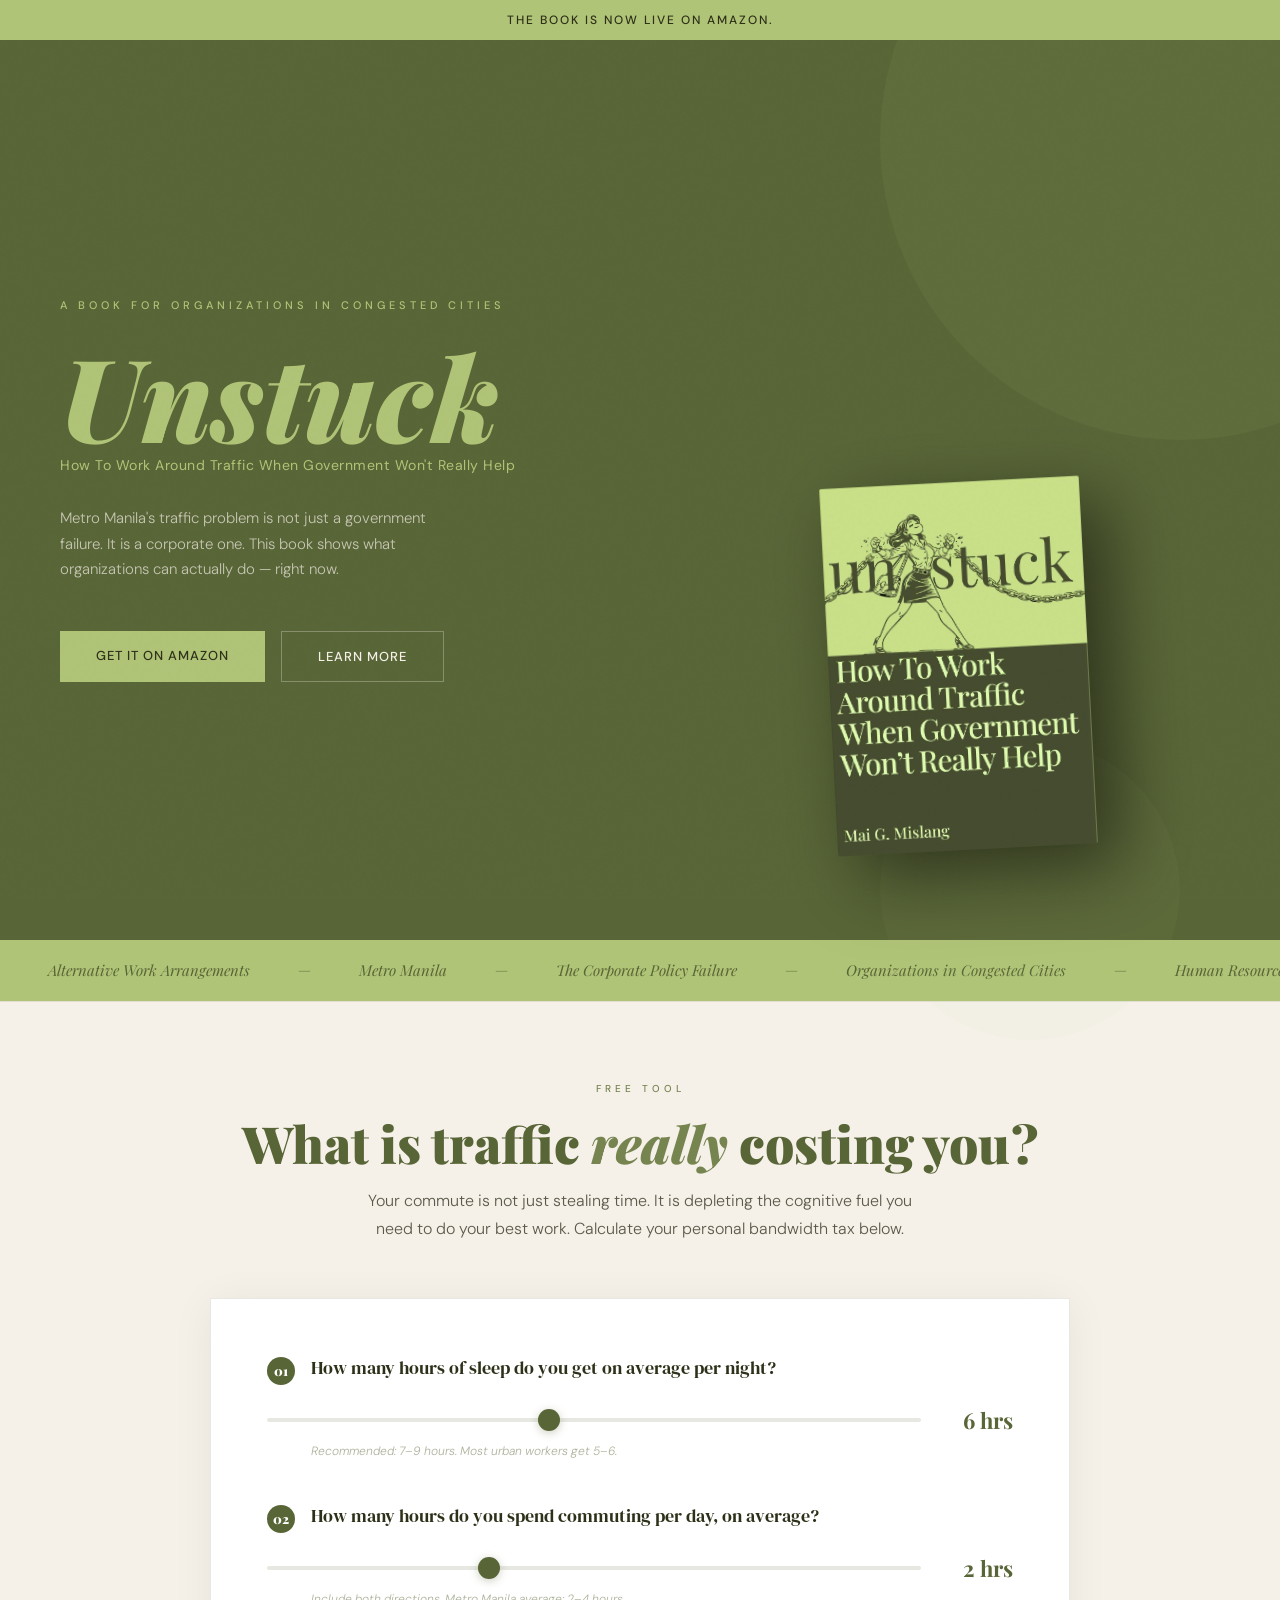
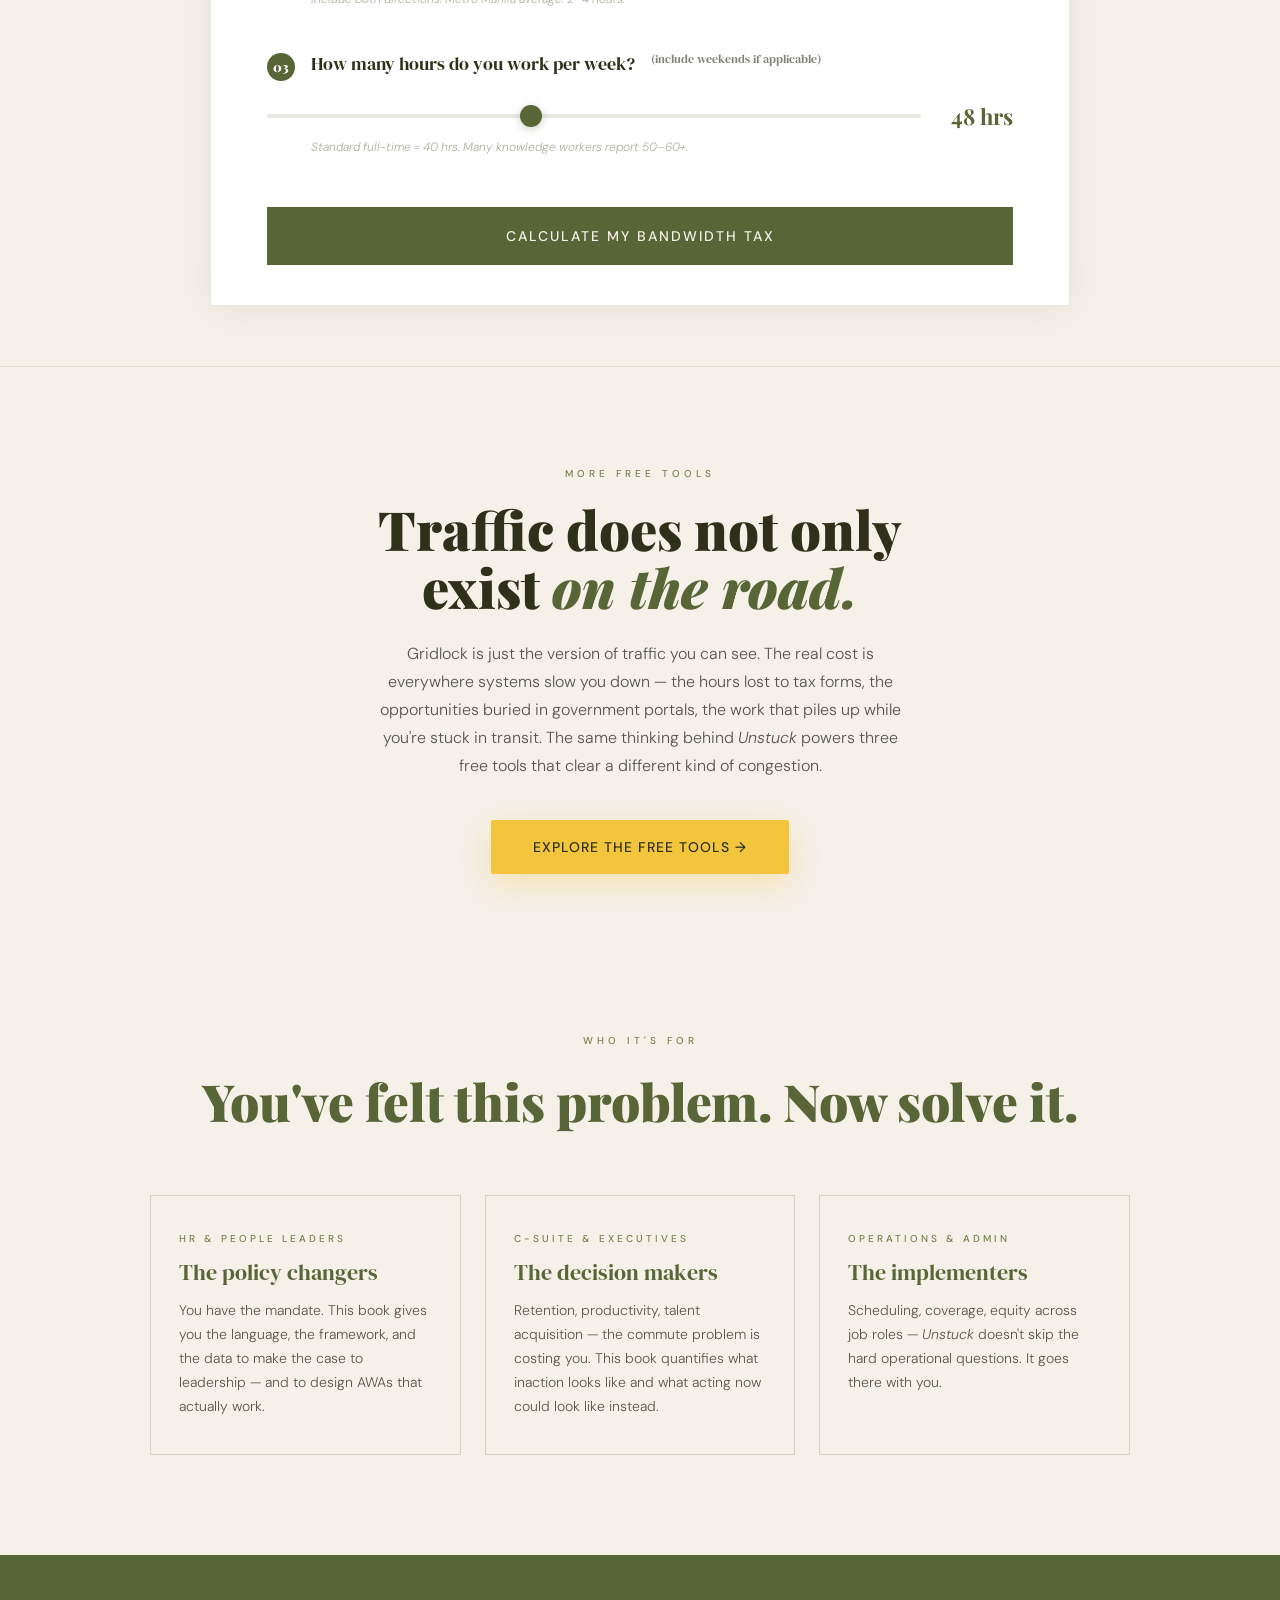
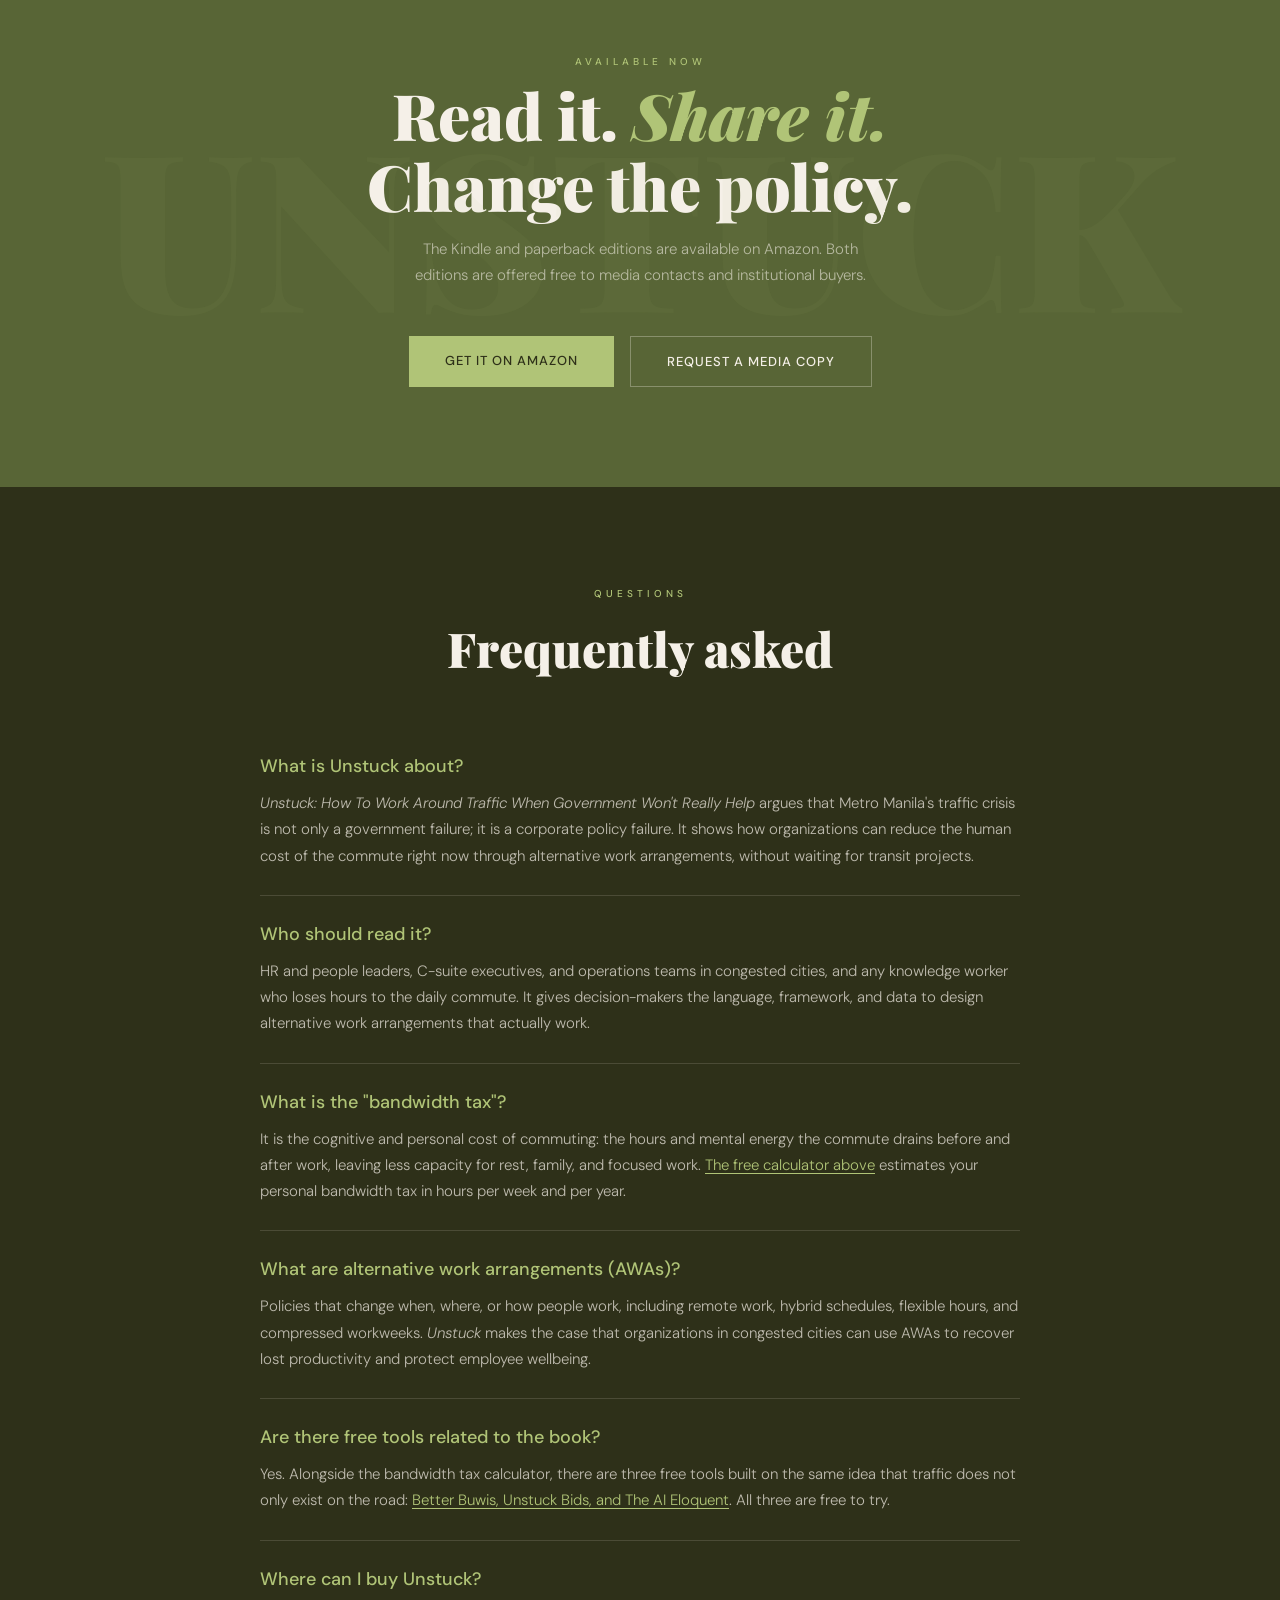
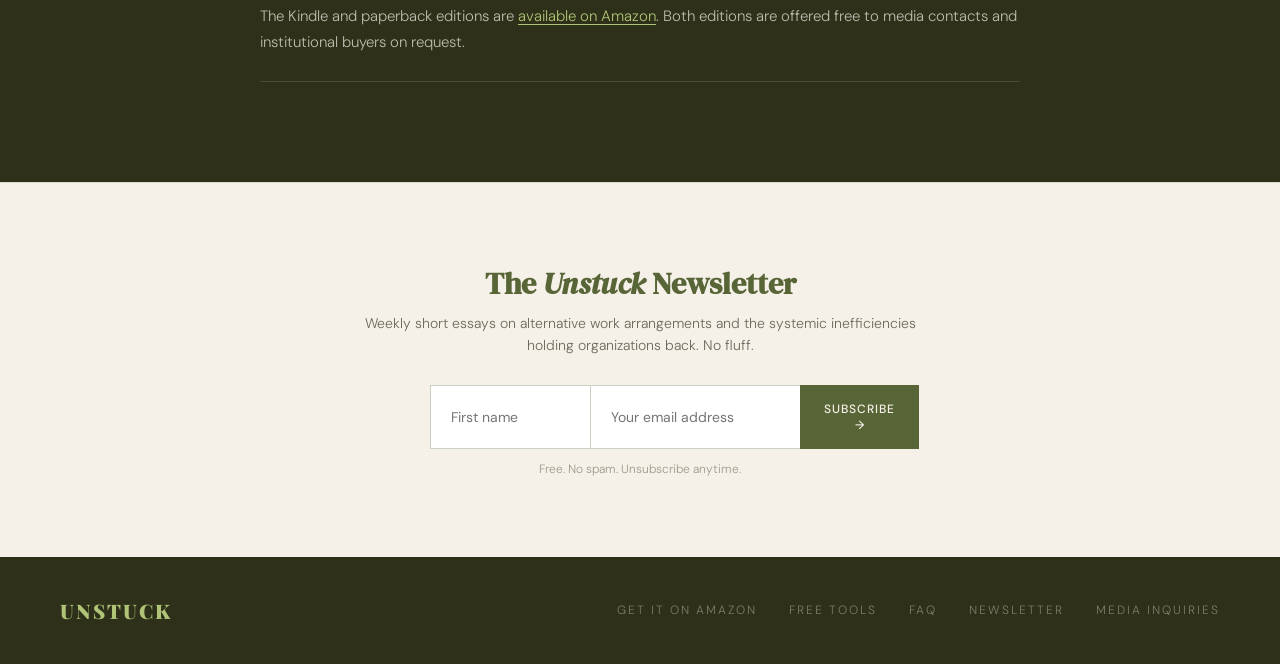
==== index.html @ 258c9bb0 "Update index.html Remove stray comma from tools intro" ====
<!DOCTYPE html>
<html lang="en">
<head>
<!-- Google Analytics -->
<script async src="https://www.googletagmanager.com/gtag/js?id=G-F6GE5M65Z4"></script>
<script>
  window.dataLayer = window.dataLayer || [];
  function gtag(){dataLayer.push(arguments);}
  gtag('js', new Date());
  gtag('config', 'G-F6GE5M65Z4');
</script>

<!-- Meta Pixel — replace YOUR_PIXEL_ID when ready -->
<!-- <script>
  !function(f,b,e,v,n,t,s){if(f.fbq)return;n=f.fbq=function(){n.callMethod?
  n.callMethod.apply(n,arguments):n.queue.push(arguments)};if(!f._fbq)f._fbq=n;
  n.push=n;n.loaded=!0;n.version='2.0';n.queue=[];t=b.createElement(e);t.async=!0;
  t.src=v;s=b.getElementsByTagName(e)[0];s.parentNode.insertBefore(t,s)}(window,
  document,'script','https://connect.facebook.net/en_US/fbevents.js');
  fbq('init', 'YOUR_PIXEL_ID');
  fbq('track', 'PageView');
</script>
<noscript><img height="1" width="1" style="display:none"
  src="https://www.facebook.com/tr?id=YOUR_PIXEL_ID&ev=PageView&noscript=1"/></noscript> -->

<meta charset="UTF-8">
<meta name="viewport" content="width=device-width, initial-scale=1.0">
<link rel="icon" type="image/jpeg" href="[data-uri]">
<title>Unstuck: How To Work Around Traffic When Government Won't Really Help</title>
<link href="https://fonts.googleapis.com/css2?family=Playfair+Display:ital,wght@0,700;0,900;1,700&family=DM+Serif+Display:ital@0;1&family=DM+Sans:wght@300;400;500&display=swap" rel="stylesheet">
<style>
  :root {
    --lime: #B0C477;
    --olive: #586536;
    --mid: #768450;
    --cream: #F5F0E8;
    --dark: #2E3019;
    --yellow: #F2C53D;
    --yellow-dark: #e0b223;
  }

  *, *::before, *::after { box-sizing: border-box; margin: 0; padding: 0; }

  html { scroll-behavior: smooth; }

  body {
    background: var(--cream);
    color: var(--dark);
    font-family: 'DM Sans', sans-serif;
    font-weight: 300;
    overflow-x: hidden;
  }

  /* ── NOISE TEXTURE OVERLAY ── */
  body::before {
    content: '';
    position: fixed; inset: 0;
    background-image: url("data:image/svg+xml,%3Csvg viewBox='0 0 256 256' xmlns='http://www.w3.org/2000/svg'%3E%3Cfilter id='noise'%3E%3CfeTurbulence type='fractalNoise' baseFrequency='0.9' numOctaves='4' stitchTiles='stitch'/%3E%3C/filter%3E%3Crect width='100%25' height='100%25' filter='url(%23noise)' opacity='0.04'/%3E%3C/svg%3E");
    pointer-events: none; z-index: 999; opacity: 0.5;
  }

  /* ── HERO ── */
  .hero {
    min-height: 100vh;
    background: var(--olive);
    display: grid;
    grid-template-columns: 1fr 1fr;
    position: relative;
    overflow: visible;
  }

  .hero-left {
    padding: 80px 60px;
    display: flex;
    flex-direction: column;
    justify-content: center;
    position: relative;
    z-index: 2;
  }

  .hero-eyebrow {
    font-family: 'DM Sans', sans-serif;
    font-size: 11px;
    font-weight: 500;
    letter-spacing: 4px;
    text-transform: uppercase;
    color: var(--lime);
    margin-bottom: 32px;
    opacity: 0;
    animation: fadeUp 0.8s ease 0.2s forwards;
  }

  .hero-title {
    font-family: 'Playfair Display', serif;
    font-size: clamp(72px, 9vw, 130px);
    font-weight: 900;
    font-style: italic;
    line-height: 0.9;
    color: var(--lime);
    margin-bottom: 8px;
    opacity: 0;
    animation: fadeUp 0.8s ease 0.4s forwards;
  }

  .hero-title em {
    font-style: italic;
    color: var(--lime);
    display: block;
  }

  .hero-subtitle {
    font-family: 'DM Sans', sans-serif;
    font-size: clamp(13px, 1.2vw, 15px);
    font-weight: 300;
    color: rgba(245,240,232,0.7);
    line-height: 1.7;
    max-width: 380px;
    margin: 32px 0 48px;
    opacity: 0;
    animation: fadeUp 0.8s ease 0.6s forwards;
  }

  .hero-cta {
    display: flex;
    gap: 16px;
    flex-wrap: wrap;
    opacity: 0;
    animation: fadeUp 0.8s ease 0.8s forwards;
  }

  .btn-primary {
    background: var(--lime);
    color: var(--dark);
    padding: 16px 36px;
    font-family: 'DM Sans', sans-serif;
    font-size: 13px;
    font-weight: 500;
    letter-spacing: 1px;
    text-transform: uppercase;
    text-decoration: none;
    border: none;
    cursor: pointer;
    transition: background 0.2s, transform 0.2s;
    display: inline-block;
  }
  .btn-primary:hover { background: #c8dc85; transform: translateY(-2px); }

  .btn-secondary {
    background: transparent;
    color: var(--cream);
    padding: 16px 36px;
    font-family: 'DM Sans', sans-serif;
    font-size: 13px;
    font-weight: 500;
    letter-spacing: 1px;
    text-transform: uppercase;
    text-decoration: none;
    border: 1px solid rgba(245,240,232,0.3);
    cursor: pointer;
    transition: border-color 0.2s, transform 0.2s;
    display: inline-block;
  }
  .btn-secondary:hover { border-color: var(--lime); transform: translateY(-2px); }

  .hero-right {
    position: relative;
    display: flex;
    align-items: flex-end;
    justify-content: center;
    overflow: visible;
    padding-bottom: 0;
    z-index: 3;
  }

  /* Book mockup */
  .book-wrap {
    position: relative;
    z-index: 2;
    opacity: 0;
    animation: bookIn 1s ease 0.5s forwards;
    padding-bottom: 60px;
  }

  @keyframes bookIn {
    from { opacity: 0; transform: translateY(60px) rotate(-3deg); }
    to   { opacity: 1; transform: translateY(-30px) rotate(-3deg); }
  }

  .book {
    width: 220px;
    height: 320px;
    background: var(--lime);
    position: relative;
    box-shadow: 20px 20px 60px rgba(0,0,0,0.4), -4px 0 0 #9aab62, inset -3px 0 6px rgba(0,0,0,0.1);
    display: flex;
    flex-direction: column;
    align-items: center;
    justify-content: center;
    padding: 24px;
  }

  .book::before {
    content: '';
    position: absolute;
    left: 0; top: 0; bottom: 0;
    width: 16px;
    background: linear-gradient(to right, #8fa055, var(--lime));
    box-shadow: inset -2px 0 4px rgba(0,0,0,0.15);
  }

  .book-inner-title {
    font-family: 'Playfair Display', serif;
    font-size: 36px;
    font-weight: 900;
    color: var(--olive);
    line-height: 0.9;
    text-align: center;
    margin-bottom: 8px;
  }
  .book-inner-line {
    width: 40px; height: 2px;
    background: var(--olive);
    margin: 12px auto;
  }
  .book-inner-sub {
    font-family: 'DM Sans', sans-serif;
    font-size: 8px;
    font-weight: 500;
    letter-spacing: 2px;
    text-transform: uppercase;
    color: var(--olive);
    text-align: center;
    line-height: 1.6;
    opacity: 0.8;
  }

  /* BG decorative circles */
  .hero-circle {
    position: absolute;
    border-radius: 50%;
    opacity: 0.06;
    background: var(--lime);
  }
  .hero-circle.c1 { width: 600px; height: 600px; right: -200px; top: -200px; }
  .hero-circle.c2 { width: 300px; height: 300px; right: 100px; bottom: -100px; opacity: 0.04; }

  /* ── TAGLINE BAND ── */
  .band {
    background: var(--lime);
    padding: 20px 0;
    overflow: hidden;
    white-space: nowrap;
  }
  .band-track {
    display: inline-flex;
    animation: ticker 25s linear infinite;
  }
  .band-item {
    font-family: 'Playfair Display', serif;
    font-size: 15px;
    font-style: italic;
    color: var(--olive);
    padding: 0 48px;
  }
  .band-dot {
    color: var(--olive);
    opacity: 0.5;
  }
  @keyframes ticker {
    from { transform: translateX(0); }
    to   { transform: translateX(-50%); }
  }

  .section-label {
    font-size: 10px;
    font-weight: 500;
    letter-spacing: 4px;
    text-transform: uppercase;
    color: var(--mid);
    margin-bottom: 20px;
  }

  /* ── WHAT THE BOOK DOES ── */
  .features {
    background: var(--dark);
    padding: 100px 60px;
  }

  .features-inner {
    max-width: 1100px;
    margin: 0 auto;
  }

  .features-header {
    display: grid;
    grid-template-columns: 1fr 2fr;
    gap: 60px;
    margin-bottom: 80px;
    align-items: end;
  }

  .features-title {
    font-family: 'Playfair Display', serif;
    font-size: clamp(36px, 4vw, 56px);
    font-weight: 700;
    color: var(--cream);
    line-height: 1.1;
  }

  .features-intro {
    font-size: 16px;
    line-height: 1.8;
    color: rgba(245,240,232,0.6);
  }

  .features-grid {
    display: grid;
    grid-template-columns: repeat(3, 1fr);
    gap: 2px;
  }

  .feature-card {
    background: rgba(176,196,119,0.06);
    border: 1px solid rgba(176,196,119,0.12);
    padding: 40px 32px;
    transition: background 0.3s;
  }
  .feature-card:hover { background: rgba(176,196,119,0.12); }

  .feature-num {
    font-family: 'Playfair Display', serif;
    font-size: 48px;
    font-weight: 900;
    color: rgba(176,196,119,0.2);
    line-height: 1;
    margin-bottom: 16px;
  }

  .feature-title {
    font-family: 'DM Serif Display', serif;
    font-size: 20px;
    color: var(--lime);
    margin-bottom: 12px;
  }

  .feature-desc {
    font-size: 14px;
    line-height: 1.7;
    color: rgba(245,240,232,0.5);
  }

  /* ── FOR WHOM ── */
  .audience {
    padding: 60px 60px 100px;
    max-width: 1100px;
    margin: 0 auto;
  }

  .audience-header {
    text-align: center;
    margin-bottom: 60px;
  }

  .audience-title {
    font-family: 'Playfair Display', serif;
    font-size: clamp(32px, 4vw, 52px);
    font-weight: 900;
    color: var(--olive);
    margin-top: 12px;
  }

  .audience-grid {
    display: grid;
    grid-template-columns: repeat(3, 1fr);
    gap: 24px;
  }

  .audience-card {
    border: 1px solid rgba(88,101,54,0.2);
    padding: 36px 28px;
    position: relative;
    transition: border-color 0.3s, transform 0.3s;
  }
  .audience-card:hover { border-color: var(--mid); transform: translateY(-4px); }

  .audience-card-label {
    font-size: 10px;
    letter-spacing: 3px;
    text-transform: uppercase;
    color: var(--mid);
    margin-bottom: 12px;
    font-weight: 500;
  }

  .audience-card-title {
    font-family: 'DM Serif Display', serif;
    font-size: 22px;
    color: var(--olive);
    margin-bottom: 12px;
  }

  .audience-card-body {
    font-size: 14px;
    line-height: 1.7;
    color: #5a5a4a;
  }

  /* ── GET THE BOOK ── */
  .get-book {
    background: var(--olive);
    padding: 100px 60px;
    text-align: center;
    position: relative;
    overflow: hidden;
  }

  .get-book::before {
    content: 'UNSTUCK';
    position: absolute;
    font-family: 'Playfair Display', serif;
    font-size: 220px;
    font-weight: 900;
    color: rgba(176,196,119,0.05);
    top: 50%; left: 50%;
    transform: translate(-50%,-50%);
    white-space: nowrap;
    pointer-events: none;
  }

  .get-book-label { color: var(--lime); margin-bottom: 12px; font-size: 10px; letter-spacing: 4px; text-transform: uppercase; font-weight: 500; }

  .get-book-title {
    font-family: 'Playfair Display', serif;
    font-size: clamp(32px, 5vw, 64px);
    font-weight: 900;
    color: var(--cream);
    max-width: 700px;
    margin: 0 auto 16px;
    line-height: 1.1;
  }

  .get-book-title em { font-style: italic; color: var(--lime); }

  .get-book-sub {
    font-size: 15px;
    color: rgba(245,240,232,0.6);
    max-width: 480px;
    margin: 0 auto 48px;
    line-height: 1.7;
  }

  .get-book-buttons {
    display: flex;
    gap: 16px;
    justify-content: center;
    flex-wrap: wrap;
    position: relative; z-index: 1;
  }

  /* ── NEWSLETTER SIGNUP ── */
  .newsletter {
    background: var(--cream);
    padding: 80px 60px;
    border-top: 1px solid rgba(88,101,54,0.15);
  }

  .newsletter-inner {
    max-width: 560px;
    margin: 0 auto;
    text-align: center;
  }

  .newsletter-title {
    font-family: 'DM Serif Display', serif;
    font-size: 30px;
    color: var(--olive);
    margin-bottom: 8px;
  }

  .newsletter-sub {
    font-size: 14px;
    color: #6a6a5a;
    margin-bottom: 28px;
    line-height: 1.6;
  }

  .email-row {
    display: flex;
    gap: 0;
    max-width: 420px;
    margin: 0 auto;
  }

  .email-input {
    flex: 1;
    padding: 16px 20px;
    border: 1px solid rgba(88,101,54,0.3);
    border-right: none;
    background: white;
    font-family: 'DM Sans', sans-serif;
    font-size: 14px;
    color: var(--dark);
    outline: none;
  }
  .email-input:focus { border-color: var(--mid); }

  .email-btn {
    padding: 16px 24px;
    background: var(--olive);
    color: var(--cream);
    font-family: 'DM Sans', sans-serif;
    font-size: 12px;
    font-weight: 500;
    letter-spacing: 1px;
    text-transform: uppercase;
    border: none;
    cursor: pointer;
    transition: background 0.2s;
  }
  .email-btn:hover { background: var(--mid); }

  /* ── FOOTER ── */
  footer {
    background: var(--dark);
    padding: 40px 60px;
    display: flex;
    align-items: center;
    justify-content: space-between;
  }

  .footer-logo {
    font-family: 'Playfair Display', serif;
    font-size: 20px;
    font-weight: 900;
    color: var(--lime);
    letter-spacing: 2px;
  }

  .footer-links {
    display: flex;
    gap: 32px;
  }

  .footer-links a {
    font-size: 12px;
    letter-spacing: 2px;
    text-transform: uppercase;
    color: rgba(245,240,232,0.4);
    text-decoration: none;
    transition: color 0.2s;
  }
  .footer-links a:hover { color: var(--lime); }

  /* ── BANDWIDTH TAX CALCULATOR ── */
  .calculator {
    background: var(--cream);
    padding: 80px 60px 60px;
    border-top: 1px solid rgba(88,101,54,0.12);
  }

  .calc-inner {
    max-width: 860px;
    margin: 0 auto;
  }

  .calc-header {
    text-align: center;
    margin-bottom: 56px;
  }

  .calc-title {
    font-family: 'Playfair Display', serif;
    font-size: clamp(32px, 4vw, 52px);
    font-weight: 900;
    color: var(--olive);
    line-height: 1.1;
    margin: 12px 0 16px;
  }

  .calc-title em { font-style: italic; color: var(--mid); }

  .calc-subtitle {
    font-size: 16px;
    line-height: 1.7;
    color: #5a5a4a;
    max-width: 560px;
    margin: 0 auto;
  }

  .calc-card {
    background: white;
    border: 1px solid rgba(88,101,54,0.15);
    padding: 56px 56px 40px;
    box-shadow: 0 4px 40px rgba(46,48,25,0.06);
  }

  .calc-field {
    margin-bottom: 44px;
  }

  .calc-label {
    display: flex;
    align-items: flex-start;
    gap: 16px;
    font-family: 'DM Serif Display', serif;
    font-size: 18px;
    color: var(--dark);
    margin-bottom: 20px;
    line-height: 1.4;
    cursor: default;
  }

  .calc-num {
    font-family: 'Playfair Display', serif;
    font-size: 13px;
    font-weight: 900;
    color: white;
    background: var(--olive);
    width: 28px; height: 28px;
    border-radius: 50%;
    display: flex; align-items: center; justify-content: center;
    flex-shrink: 0;
    margin-top: 2px;
    letter-spacing: 0;
  }

  .calc-slider-wrap {
    display: flex;
    align-items: center;
    gap: 20px;
  }

  .calc-slider {
    flex: 1;
    -webkit-appearance: none;
    appearance: none;
    height: 4px;
    background: rgba(88,101,54,0.15);
    border-radius: 2px;
    outline: none;
    cursor: pointer;
  }

  .calc-slider::-webkit-slider-thumb {
    -webkit-appearance: none;
    width: 22px; height: 22px;
    border-radius: 50%;
    background: var(--olive);
    cursor: pointer;
    transition: background 0.2s, transform 0.2s;
    box-shadow: 0 2px 8px rgba(88,101,54,0.3);
  }

  .calc-slider::-webkit-slider-thumb:hover {
    background: var(--mid);
    transform: scale(1.2);
  }

  .calc-slider::-moz-range-thumb {
    width: 22px; height: 22px;
    border-radius: 50%;
    background: var(--olive);
    cursor: pointer;
    border: none;
  }

  .calc-slider-value {
    font-family: 'Playfair Display', serif;
    font-size: 22px;
    font-weight: 700;
    color: var(--olive);
    min-width: 72px;
    text-align: right;
  }

  .calc-hint {
    font-size: 12px;
    color: rgba(88,101,54,0.5);
    margin-top: 8px;
    padding-left: 44px;
    font-style: italic;
  }

  .calc-btn {
    width: 100%;
    padding: 20px;
    background: var(--olive);
    color: var(--cream);
    font-family: 'DM Sans', sans-serif;
    font-size: 14px;
    font-weight: 500;
    letter-spacing: 2px;
    text-transform: uppercase;
    border: none;
    cursor: pointer;
    transition: background 0.2s, transform 0.2s;
    margin-top: 8px;
  }
  .calc-btn:hover { background: var(--mid); transform: translateY(-2px); }

  /* RESULT */
  .calc-result {
    display: none;
    margin-top: 48px;
    padding-top: 48px;
    border-top: 1px solid rgba(88,101,54,0.12);
    animation: fadeUp 0.6s ease forwards;
  }

  .calc-result.visible { display: block; }

  .result-gauge {
    margin-bottom: 32px;
  }

  .gauge-track {
    height: 12px;
    background: rgba(88,101,54,0.1);
    border-radius: 6px;
    overflow: hidden;
    margin-bottom: 8px;
  }

  .gauge-fill {
    height: 100%;
    border-radius: 6px;
    transition: width 1s ease, background 1s ease;
    width: 0%;
  }

  .gauge-labels {
    display: flex;
    justify-content: space-between;
    font-size: 10px;
    letter-spacing: 2px;
    text-transform: uppercase;
    color: rgba(88,101,54,0.4);
    font-weight: 500;
  }

  .result-status {
    font-family: 'Playfair Display', serif;
    font-size: clamp(28px, 4vw, 44px);
    font-weight: 900;
    margin-bottom: 16px;
    line-height: 1.1;
  }

  .result-numbers {
    display: flex;
    gap: 32px;
    margin-bottom: 24px;
    flex-wrap: wrap;
  }

  .result-stat {
    text-align: center;
    padding: 16px 24px;
    background: rgba(88,101,54,0.05);
    border: 1px solid rgba(88,101,54,0.1);
    min-width: 120px;
  }

  .result-stat-num {
    font-family: 'Playfair Display', serif;
    font-size: 32px;
    font-weight: 900;
    color: var(--olive);
    display: block;
  }

  .result-stat-label {
    font-size: 10px;
    letter-spacing: 2px;
    text-transform: uppercase;
    color: rgba(88,101,54,0.5);
    margin-top: 4px;
    display: block;
  }

  .result-message {
    font-size: 16px;
    line-height: 1.8;
    color: #4a4a3a;
    max-width: 640px;
  }

  .result-message strong { color: var(--olive); font-weight: 500; }

  @media (max-width: 900px) {
    .calculator { padding: 80px 32px; }
    .calc-card { padding: 36px 28px; }
    .calc-label { font-size: 16px; }
    .result-numbers { gap: 16px; }
  }

  /* ── ANIMATIONS ── */
  @keyframes fadeUp {
    from { opacity: 0; transform: translateY(24px); }
    to   { opacity: 1; transform: translateY(0); }
  }

  /* Scroll reveal */
  .reveal {
    opacity: 0;
    transform: translateY(32px);
    transition: opacity 0.7s ease, transform 0.7s ease;
  }
  .reveal.visible { opacity: 1; transform: translateY(0); }

  /* ── YELLOW BUTTON (free-tools motif) ── */
  .btn-yellow {
    background: var(--yellow);
    color: var(--dark);
    padding: 18px 42px;
    font-family: 'DM Sans', sans-serif;
    font-size: 14px;
    font-weight: 500;
    letter-spacing: 1px;
    text-transform: uppercase;
    text-decoration: none;
    border: none;
    cursor: pointer;
    display: inline-block;
    border-radius: 2px;
    box-shadow: 0 10px 30px rgba(242,197,61,0.3);
    transition: background 0.2s, transform 0.2s, box-shadow 0.2s;
  }
  .btn-yellow:hover { background: var(--yellow-dark); transform: translateY(-2px); box-shadow: 0 14px 36px rgba(242,197,61,0.42); }

  /* ── TOOLS BRIDGE ── */
  .tools-bridge {
    background: var(--cream);
    padding: 100px 60px;
    text-align: center;
    border-top: 1px solid rgba(88,101,54,0.12);
  }
  .tools-bridge-inner { max-width: 640px; margin: 0 auto; }
  .tools-bridge-label {
    font-size: 10px; font-weight: 500; letter-spacing: 4px;
    text-transform: uppercase; color: var(--mid); margin-bottom: 20px;
  }
  .tools-bridge-title {
    font-family: 'Playfair Display', serif;
    font-size: clamp(30px, 4.5vw, 54px);
    font-weight: 900; line-height: 1.08; color: var(--dark);
    margin-bottom: 24px;
  }
  .tools-bridge-title em { font-style: italic; color: var(--olive); }
  .tools-bridge-copy {
    font-size: 16px; line-height: 1.75; color: #555;
    max-width: 540px; margin: 0 auto 40px;
  }

  /* ── FAQ (SEO/GEO) ── */
  .faq { background: var(--dark); padding: 100px 60px; }
  .faq-inner { max-width: 760px; margin: 0 auto; }
  .faq-label { color: var(--lime); font-size: 10px; letter-spacing: 4px; text-transform: uppercase; font-weight: 500; margin-bottom: 16px; text-align: center; }
  .faq-title {
    font-family: 'Playfair Display', serif; font-weight: 900;
    font-size: clamp(28px, 4vw, 48px); color: var(--cream);
    text-align: center; margin-bottom: 48px;
  }
  .faq-item { border-bottom: 1px solid rgba(245,240,232,0.14); padding: 26px 0; }
  .faq-q {
    font-family: 'DM Sans', sans-serif; font-size: 18px; font-weight: 500;
    color: var(--lime); margin-bottom: 12px;
  }
  .faq-a { font-size: 15px; line-height: 1.75; color: rgba(245,240,232,0.72); }
  .faq-a a { color: var(--lime); text-decoration: underline; text-underline-offset: 3px; }

  /* ── RESPONSIVE ── */
  @media (max-width: 900px) {
    .hero { grid-template-columns: 1fr; }
    .hero-right { min-height: 260px; }
    .hero-left { padding: 80px 32px; }
    .features { padding: 80px 32px; }
    .features-header { grid-template-columns: 1fr; }
    .features-grid { grid-template-columns: 1fr; }
    .audience { padding: 80px 32px; }
    .audience-grid { grid-template-columns: 1fr; }
    .get-book { padding: 80px 32px; }
    .tools-bridge { padding: 80px 28px; }
    .faq { padding: 80px 28px; }
    .newsletter { padding: 60px 32px; }
    footer { flex-direction: column; gap: 24px; text-align: center; }
    .footer-links { justify-content: center; }
  }
</style>
<!-- Structured Data: Book (GEO/AI-ready) -->
<script type="application/ld+json">
{
  "@context": "https://schema.org",
  "@type": "Book",
  "name": "Unstuck: How To Work Around Traffic When Government Won't Really Help",
  "author": {
    "@type": "Person",
    "name": "Mai G. Mislang",
    "url": "https://workaroundtraffic.com"
  },
  "publisher": {
    "@type": "Organization",
    "name": "Amazon KDP"
  },
  "datePublished": "2026",
  "inLanguage": "en",
  "isbn": "",
  "url": "https://workaroundtraffic.com",
  "sameAs": "https://www.amazon.com/dp/B0GYHN6D1D",
  "description": "A book for HR leaders, executives, and knowledge workers in congested cities. Argues that Metro Manila's traffic crisis is a corporate policy failure — and shows what organizations can do right now through alternative work arrangements.",
  "genre": ["Business", "Human Resources", "Urban Planning", "Future of Work"],
  "keywords": "alternative work arrangements, Metro Manila traffic, remote work Philippines, HR policy, bandwidth tax, congested cities, flexible work"
}
</script>

<!-- Structured Data: WebSite -->
<script type="application/ld+json">
{
  "@context": "https://schema.org",
  "@type": "WebSite",
  "name": "Unstuck by Mai G. Mislang",
  "url": "https://workaroundtraffic.com",
  "description": "Official landing page for Unstuck: How To Work Around Traffic When Government Won't Really Help — a book for organizations in congested cities.",
  "potentialAction": {
    "@type": "ReadAction",
    "target": "https://www.amazon.com/dp/B0GYHN6D1D"
  }
}
</script>

<!-- Structured Data: FAQ (GEO/AI answer engines) -->
<script type="application/ld+json">
{
  "@context": "https://schema.org",
  "@type": "FAQPage",
  "mainEntity": [
    {
      "@type": "Question",
      "name": "What is Unstuck about?",
      "acceptedAnswer": {
        "@type": "Answer",
        "text": "Unstuck: How To Work Around Traffic When Government Won't Really Help argues that Metro Manila's traffic crisis is not only a government failure; it is a corporate policy failure. Written by Mai G. Mislang, it shows how organizations can reduce the human cost of the commute right now through alternative work arrangements, without waiting for transit projects."
      }
    },
    {
      "@type": "Question",
      "name": "Who should read Unstuck?",
      "acceptedAnswer": {
        "@type": "Answer",
        "text": "Unstuck is written for HR and people leaders, C-suite executives, and operations teams in congested cities, as well as any knowledge worker who loses hours to the daily commute. It gives decision-makers the language, framework, and data to design alternative work arrangements that actually work."
      }
    },
    {
      "@type": "Question",
      "name": "What is the bandwidth tax?",
      "acceptedAnswer": {
        "@type": "Answer",
        "text": "The bandwidth tax is the cognitive and personal cost of commuting: the hours and mental energy the commute drains before and after work, leaving less capacity for rest, family, and focused work. The free calculator on workaroundtraffic.com estimates your personal bandwidth tax in hours per week and per year."
      }
    },
    {
      "@type": "Question",
      "name": "What are alternative work arrangements (AWAs)?",
      "acceptedAnswer": {
        "@type": "Answer",
        "text": "Alternative work arrangements are policies that change when, where, or how people work, such as remote work, hybrid schedules, flexible hours, and compressed workweeks. Unstuck makes the case that organizations in congested cities can use AWAs to recover lost productivity and protect employee wellbeing."
      }
    },
    {
      "@type": "Question",
      "name": "Are there free tools related to the book?",
      "acceptedAnswer": {
        "@type": "Answer",
        "text": "Yes. Alongside the bandwidth tax calculator, workaroundtraffic.com links to three free tools built on the same idea that traffic does not only exist on the road: Better Buwis (a Philippine tax estimator), Unstuck Bids (curated PhilGEPS government bid briefs), and The AI Eloquent (a free AI fluency test). All three are free to try."
      }
    },
    {
      "@type": "Question",
      "name": "Where can I buy Unstuck?",
      "acceptedAnswer": {
        "@type": "Answer",
        "text": "The Kindle and paperback editions are available on Amazon. Both editions are offered free to media contacts and institutional buyers on request."
      }
    }
  ]
}
</script>

<!-- SEO & GEO Meta -->
<meta name="description" content="Unstuck by Mai G. Mislang. Metro Manila's traffic problem is a corporate policy failure. A book for HR leaders and executives on alternative work arrangements in congested cities.">
<meta name="keywords" content="alternative work arrangements, Metro Manila traffic, remote work Philippines, HR policy, bandwidth tax, flexible work, congested cities, Mai Mislang">
<meta name="author" content="Mai G. Mislang">
<meta name="robots" content="index, follow">
<meta name="theme-color" content="#586536">
<link rel="canonical" href="https://workaroundtraffic.com">

<!-- Open Graph -->
<meta property="og:type" content="book">
<meta property="og:title" content="Unstuck: How To Work Around Traffic When Government Won't Really Help">
<meta property="og:description" content="Metro Manila's traffic problem isn't a government failure. It's a corporate one. A book for HR leaders and executives on alternative work arrangements.">
<meta property="og:url" content="https://workaroundtraffic.com">
<meta property="og:site_name" content="Unstuck by Mai G. Mislang">
<meta property="og:locale" content="en_PH">
<meta property="og:image:alt" content="Unstuck: How To Work Around Traffic When Government Won't Really Help — book cover by Mai G. Mislang">
<meta property="books:author" content="Mai G. Mislang">
<meta property="books:isbn" content="">

<!-- Twitter Card -->
<meta name="twitter:card" content="summary_large_image">
<meta name="twitter:title" content="Unstuck: How To Work Around Traffic When Government Won't Really Help">
<meta name="twitter:description" content="Metro Manila's traffic problem isn't a government failure. It's a corporate one. A book for HR leaders and executives.">
<meta name="twitter:url" content="https://workaroundtraffic.com">

<!-- OG Image -->
<meta property="og:image" content="https://workaroundtraffic.com/cover.jpg">
<meta property="og:image:type" content="image/jpeg">
<meta property="og:image:width" content="905">
<meta property="og:image:height" content="1280">
<meta name="twitter:image" content="https://workaroundtraffic.com/cover.jpg">
<meta name="twitter:image:alt" content="Unstuck book cover by Mai G. Mislang">

</head>
<body>
<!-- AMAZON AVAILABILITY BANNER -->
<div style="background:var(--lime);text-align:center;padding:12px 24px;position:sticky;top:0;z-index:1000;">
  <p style="font-family:'DM Sans',sans-serif;font-size:12px;font-weight:500;letter-spacing:2px;text-transform:uppercase;color:var(--dark);margin:0;"><a href="https://www.amazon.com/dp/B0GYHN6D1D" target="_blank" rel="noopener" style="color:inherit;text-decoration:none;">The book is now live on Amazon.</a></p>
</div>


<!-- HERO -->
<section class="hero">
  <div class="hero-circle c1"></div>
  <div class="hero-circle c2"></div>
  <div class="hero-left">
    <p class="hero-eyebrow">A book for organizations in congested cities</p>
    <h1 class="hero-title"><em>Unstuck</em></h1>
    <p style="font-family:'DM Sans',sans-serif;font-size:clamp(13px,1.1vw,15px);font-weight:400;color:var(--lime);letter-spacing:0.5px;margin-bottom:0;opacity:0;animation:fadeUp 0.8s ease 0.55s forwards;">How To Work Around Traffic When Government Won't Really Help</p>
    <p class="hero-subtitle">Metro Manila's traffic problem is not just a government failure. It is a corporate one. This book shows what organizations can actually do — right now.</p>
    <div class="hero-cta">
      <a href="https://www.amazon.com/dp/B0GYHN6D1D" class="btn-primary" target="_blank">Get it on Amazon</a>
      <a href="#get-book" class="btn-secondary">Learn More</a>
    </div>
  </div>
  <div class="hero-right">
    <div class="book-wrap">
      <img
        src="[data-uri]"
        alt="Unstuck: How To Work Around Traffic When Government Won't Really Help — cover"
        style="width:260px;box-shadow:24px 24px 70px rgba(0,0,0,0.5);border-radius:2px;display:block;margin:0 auto;"
      />
    </div>
  </div>
</section>

<!-- TICKER BAND -->
<div class="band">
  <div class="band-track">
    <span class="band-item">Alternative Work Arrangements</span><span class="band-dot">—</span>
    <span class="band-item">Metro Manila</span><span class="band-dot">—</span>
    <span class="band-item">The Corporate Policy Failure</span><span class="band-dot">—</span>
    <span class="band-item">Organizations in Congested Cities</span><span class="band-dot">—</span>
    <span class="band-item">Human Resources</span><span class="band-dot">—</span>
    <span class="band-item">Future of Work</span><span class="band-dot">—</span>
    <span class="band-item">Alternative Work Arrangements</span><span class="band-dot">—</span>
    <span class="band-item">Metro Manila</span><span class="band-dot">—</span>
    <span class="band-item">The Corporate Policy Failure</span><span class="band-dot">—</span>
    <span class="band-item">Organizations in Congested Cities</span><span class="band-dot">—</span>
    <span class="band-item">Human Resources</span><span class="band-dot">—</span>
    <span class="band-item">Future of Work</span><span class="band-dot">—</span>
  </div>
</div>

<!-- BANDWIDTH TAX CALCULATOR -->
<section class="calculator" id="calculator">
  <div class="calc-inner">
    <div class="calc-header reveal">
      <p class="section-label">Free Tool</p>
      <h2 class="calc-title">What is traffic <em>really</em> costing you?</h2>
      <p class="calc-subtitle">Your commute is not just stealing time. It is depleting the cognitive fuel you need to do your best work. Calculate your personal bandwidth tax below.</p>
    </div>

    <div class="calc-card reveal">
      <div class="calc-inputs">

        <div class="calc-field">
          <label class="calc-label">
            <span class="calc-num">01</span>
            How many hours of sleep do you get on average per night?
          </label>
          <div class="calc-slider-wrap">
            <input type="range" min="3" max="10" value="6" step="0.5" class="calc-slider" id="sleep">
            <div class="calc-slider-value"><span id="sleep-val">6</span> hrs</div>
          </div>
          <div class="calc-hint">Recommended: 7–9 hours. Most urban workers get 5–6.</div>
        </div>

        <div class="calc-field">
          <label class="calc-label">
            <span class="calc-num">02</span>
            How many hours do you spend commuting per day, on average?
          </label>
          <div class="calc-slider-wrap">
            <input type="range" min="0" max="6" value="2" step="0.5" class="calc-slider" id="commute">
            <div class="calc-slider-value"><span id="commute-val">2</span> hrs</div>
          </div>
          <div class="calc-hint">Include both directions. Metro Manila average: 2–4 hours.</div>
        </div>

        <div class="calc-field">
          <label class="calc-label">
            <span class="calc-num">03</span>
            How many hours do you work per week? <span style="opacity:0.6;font-size:12px;">(include weekends if applicable)</span>
          </label>
          <div class="calc-slider-wrap">
            <input type="range" min="20" max="90" value="48" step="1" class="calc-slider" id="work">
            <div class="calc-slider-value"><span id="work-val">48</span> hrs</div>
          </div>
          <div class="calc-hint">Standard full-time = 40 hrs. Many knowledge workers report 50–60+.</div>
        </div>

        <button class="calc-btn" id="calc-submit">Calculate My Bandwidth Tax</button>
      </div>

      <div class="calc-result" id="calc-result">
        <div class="result-gauge">
          <div class="gauge-track">
            <div class="gauge-fill" id="gauge-fill"></div>
          </div>
          <div class="gauge-labels">
            <span>Empty</span>
            <span>Getting By</span>
            <span>Reserves</span>
          </div>
        </div>
        <div class="result-status" id="result-status"></div>
        <div class="result-numbers" id="result-numbers"></div>
        <div class="result-message" id="result-message"></div>
        <div class="result-cta">
          <a href="https://www.amazon.com/dp/B0GYHN6D1D" class="btn-primary" target="_blank" style="margin-top:24px;display:inline-block;">Get it on Amazon</a>
        </div>
      </div>
    </div>
  </div>
</section>

<!-- TRAFFIC DOES NOT ONLY EXIST ON THE ROAD — FREE TOOLS BRIDGE -->
<section class="tools-bridge" id="free-tools">
  <div class="tools-bridge-inner reveal">
    <p class="tools-bridge-label">More Free Tools</p>
    <h2 class="tools-bridge-title">Traffic does not only exist <em>on the road.</em></h2>
    <p class="tools-bridge-copy">Gridlock is just the version of traffic you can see. The real cost is everywhere systems slow you down — the hours lost to tax forms, the opportunities buried in government portals, the work that piles up while you're stuck in transit. The same thinking behind <em>Unstuck</em> powers three free tools that clear a different kind of congestion.</p>
    <a href="tools.html" class="btn-yellow">Explore the Free Tools →</a>
  </div>
</section>

<!-- AUDIENCE -->
<section class="audience">
  <div class="audience-header reveal">
    <p class="section-label">Who it's for</p>
    <h2 class="audience-title">You've felt this problem. Now solve it.</h2>
  </div>
  <div class="audience-grid">
    <div class="audience-card reveal">
      <div class="audience-card-label">HR & People Leaders</div>
      <div class="audience-card-title">The policy changers</div>
      <div class="audience-card-body">You have the mandate. This book gives you the language, the framework, and the data to make the case to leadership — and to design AWAs that actually work.</div>
    </div>
    <div class="audience-card reveal">
      <div class="audience-card-label">C-Suite & Executives</div>
      <div class="audience-card-title">The decision makers</div>
      <div class="audience-card-body">Retention, productivity, talent acquisition — the commute problem is costing you. This book quantifies what inaction looks like and what acting now could look like instead.</div>
    </div>
    <div class="audience-card reveal">
      <div class="audience-card-label">Operations & Admin</div>
      <div class="audience-card-title">The implementers</div>
      <div class="audience-card-body">Scheduling, coverage, equity across job roles — <em>Unstuck</em> doesn't skip the hard operational questions. It goes there with you.</div>
    </div>
  </div>
</section>

<!-- GET THE BOOK -->
<section class="get-book" id="get-book">
  <p class="get-book-label">Available now</p>
  <h2 class="get-book-title">Read it. <em>Share it.</em> Change the policy.</h2>
  <p class="get-book-sub">The Kindle and paperback editions are available on Amazon. Both editions are offered free to media contacts and institutional buyers.</p>
  <div class="get-book-buttons">
    <a href="https://www.amazon.com/dp/B0GYHN6D1D" class="btn-primary" target="_blank">Get it on Amazon</a>
    <a href="mailto:hello@workaroundtraffic.com?subject=Media%20Copy%20Request%20—%20Unstuck" class="btn-secondary">Request a Media Copy</a>
  </div>
</section>

<!-- FAQ -->
<section class="faq" id="faq">
  <div class="faq-inner reveal">
    <p class="faq-label">Questions</p>
    <h2 class="faq-title">Frequently asked</h2>

    <div class="faq-item">
      <div class="faq-q">What is Unstuck about?</div>
      <div class="faq-a"><em>Unstuck: How To Work Around Traffic When Government Won't Really Help</em> argues that Metro Manila's traffic crisis is not only a government failure; it is a corporate policy failure. It shows how organizations can reduce the human cost of the commute right now through alternative work arrangements, without waiting for transit projects.</div>
    </div>

    <div class="faq-item">
      <div class="faq-q">Who should read it?</div>
      <div class="faq-a">HR and people leaders, C-suite executives, and operations teams in congested cities, and any knowledge worker who loses hours to the daily commute. It gives decision-makers the language, framework, and data to design alternative work arrangements that actually work.</div>
    </div>

    <div class="faq-item">
      <div class="faq-q">What is the "bandwidth tax"?</div>
      <div class="faq-a">It is the cognitive and personal cost of commuting: the hours and mental energy the commute drains before and after work, leaving less capacity for rest, family, and focused work. <a href="#calculator">The free calculator above</a> estimates your personal bandwidth tax in hours per week and per year.</div>
    </div>

    <div class="faq-item">
      <div class="faq-q">What are alternative work arrangements (AWAs)?</div>
      <div class="faq-a">Policies that change when, where, or how people work, including remote work, hybrid schedules, flexible hours, and compressed workweeks. <em>Unstuck</em> makes the case that organizations in congested cities can use AWAs to recover lost productivity and protect employee wellbeing.</div>
    </div>

    <div class="faq-item">
      <div class="faq-q">Are there free tools related to the book?</div>
      <div class="faq-a">Yes. Alongside the bandwidth tax calculator, there are three free tools built on the same idea that traffic does not only exist on the road: <a href="tools.html">Better Buwis, Unstuck Bids, and The AI Eloquent</a>. All three are free to try.</div>
    </div>

    <div class="faq-item">
      <div class="faq-q">Where can I buy Unstuck?</div>
      <div class="faq-a">The Kindle and paperback editions are <a href="https://www.amazon.com/dp/B0GYHN6D1D" target="_blank" rel="noopener">available on Amazon</a>. Both editions are offered free to media contacts and institutional buyers on request.</div>
    </div>
  </div>
</section>

<!-- NEWSLETTER -->
<section class="newsletter" id="newsletter">
  <div class="newsletter-inner">
    <h3 class="newsletter-title">The <em>Unstuck</em> Newsletter</h3>
    <p class="newsletter-sub">Weekly short essays on alternative work arrangements and the systemic inefficiencies holding organizations back. No fluff.</p>
    <form action="https://maimislang.substack.com/api/v1/free" method="post" target="_blank" class="email-row">
      <input type="hidden" name="first_url" value="https://workaroundtraffic.com">
      <input type="hidden" name="first_referrer" value="">
      <input type="text" name="first_name" placeholder="First name" class="email-input" style="max-width:160px;">
      <input type="email" name="email" placeholder="Your email address" required class="email-input">
      <button type="submit" class="email-btn">Subscribe →</button>
    </form>
    <p style="font-size:12px;color:#9a9a8a;margin-top:12px;">Free. No spam. Unsubscribe anytime.</p>
  </div>
</section>

<!-- FOOTER -->
<footer>
  <div class="footer-logo">UNSTUCK</div>
  <nav class="footer-links">
    <a href="https://www.amazon.com/dp/B0GYHN6D1D" target="_blank">Get it on Amazon</a>
    <a href="tools.html">Free Tools</a>
    <a href="#faq">FAQ</a>
    <a href="#newsletter">Newsletter</a>
    <a href="mailto:hello@workaroundtraffic.com">Media Inquiries</a>
  </nav>
</footer>

<script>
  // Scroll reveal
  const reveals = document.querySelectorAll('.reveal');
  const observer = new IntersectionObserver((entries) => {
    entries.forEach((entry, i) => {
      if (entry.isIntersecting) {
        setTimeout(() => entry.target.classList.add('visible'), i * 80);
        observer.unobserve(entry.target);
      }
    });
  }, { threshold: 0.1 });
  reveals.forEach(el => observer.observe(el));


  // ── BANDWIDTH TAX CALCULATOR ──
  const sliders = {
    sleep: document.getElementById('sleep'),
    commute: document.getElementById('commute'),
    work: document.getElementById('work')
  };

  // Live slider value display
  sliders.sleep.addEventListener('input', () => {
    document.getElementById('sleep-val').textContent = sliders.sleep.value;
  });
  sliders.commute.addEventListener('input', () => {
    document.getElementById('commute-val').textContent = sliders.commute.value;
  });
  sliders.work.addEventListener('input', () => {
    document.getElementById('work-val').textContent = sliders.work.value;
  });

  document.getElementById('calc-submit').addEventListener('click', () => {
    const sleep = parseFloat(sliders.sleep.value);
    const commute = parseFloat(sliders.commute.value);
    const work = parseFloat(sliders.work.value);

    const WEEK = 168;
    const sleepWeek = sleep * 7;
    // Commute on workdays (5 days), unless work > 40hrs suggesting weekend work — scale slightly
    const workdays = work > 40 ? Math.min(6, 5 + Math.round((work - 40) / 8)) : 5;
    const commuteWeek = commute * workdays;
    const remaining = WEEK - sleepWeek - commuteWeek - work;

    // Baseline: 35hrs free time/week = healthy (5hrs/day for meals, self-care, life)
    // Deficit < 21hrs | Getting By 21–35 | Reserves > 35
    const HEALTHY = 35;
    const CRITICAL = 21;

    let status, color, gaugeColor, gaugeWidth, message;

    const commuteTax = commuteWeek;
    const commuteDays = Math.round(commuteTax / commute);
    const commuteYearly = Math.round(commuteTax * 52);

    if (remaining < CRITICAL) {
      status = "You are running on empty.";
      color = "#c0392b";
      gaugeColor = "linear-gradient(to right, #e74c3c, #c0392b)";
      gaugeWidth = Math.max(5, Math.round((remaining / HEALTHY) * 33));
      message = `<strong>This is not sustainable — and it is not your fault.</strong> After sleep, commuting, and work, you have roughly <strong>${Math.round(remaining)} hours</strong> left each week for everything else: meals, family, rest, thinking, being human. That is less than <strong>3 hours a day</strong>. You are not underperforming. You are overtaxed. The commute alone is consuming <strong>${Math.round(commuteWeek)} hours a week</strong> — that is <strong>${Math.round(commuteYearly)} hours a year</strong>, time that no transit project will give back anytime soon. <em>Unstuck</em> was written for exactly this situation. The fix does not start with government. It starts with the policy decisions your organization makes right now.`;
    } else if (remaining <= HEALTHY) {
      status = "You are getting by — but barely.";
      color = "#e67e22";
      gaugeColor = "linear-gradient(to right, #f39c12, #e67e22)";
      gaugeWidth = Math.round(33 + ((remaining - CRITICAL) / (HEALTHY - CRITICAL)) * 34);
      message = `<strong>You are functional — but fragile.</strong> You have about <strong>${Math.round(remaining)} hours</strong> of free time each week, which sounds like enough until you account for groceries, rest, relationships, and the basic admin of being alive. Your commute is taxing you <strong>${Math.round(commuteWeek)} hours every week</strong> — <strong>${Math.round(commuteYearly)} hours a year</strong>. You have not hit a wall yet, but you are close enough to feel it on Friday afternoons. Many people in this zone mistake exhaustion for personal weakness. It is not. It is a systems problem. <em>Unstuck</em> makes the case that your organization has the power — and the responsibility — to change this.`;
    } else {
      status = "You have bandwidth reserves.";
      color = "#586536";
      gaugeColor = "linear-gradient(to right, #B0C477, #586536)";
      gaugeWidth = Math.min(100, Math.round(67 + ((remaining - HEALTHY) / HEALTHY) * 33));
      message = `<strong>You are one of the fortunate ones — hold onto this.</strong> With <strong>${Math.round(remaining)} hours</strong> of free time each week, you have enough room to think, recover, and do work that actually matters. But your commute is still costing you <strong>${Math.round(commuteWeek)} hours a week</strong> — <strong>${Math.round(commuteYearly)} hours a year</strong>. For many of the people you work with, or manage, the numbers look very different. <em>Unstuck</em> is less about your own survival and more about what you can do — as a leader, a colleague, a policy-maker — for everyone around you who is running on empty.`;
    }

    // Render result
    document.getElementById('result-status').innerHTML = `<span style="color:${color}">${status}</span>`;
    document.getElementById('gauge-fill').style.background = gaugeColor;
    document.getElementById('gauge-fill').style.width = gaugeWidth + '%';

    document.getElementById('result-numbers').innerHTML = `
      <div class="result-stat">
        <span class="result-stat-num">${Math.round(remaining)}</span>
        <span class="result-stat-label">Free hrs/week</span>
      </div>
      <div class="result-stat">
        <span class="result-stat-num">${Math.round(commuteWeek)}</span>
        <span class="result-stat-label">Commute hrs/week</span>
      </div>
      <div class="result-stat">
        <span class="result-stat-num" style="font-size:24px">${Math.round(commuteYearly).toLocaleString()}</span>
        <span class="result-stat-label">Commute hrs/year</span>
      </div>
      <div class="result-stat">
        <span class="result-stat-num">${Math.round(remaining / 7 * 10) / 10}</span>
        <span class="result-stat-label">Free hrs/day</span>
      </div>
    `;

    document.getElementById('result-message').innerHTML = message;

    const resultEl = document.getElementById('calc-result');
    resultEl.classList.add('visible');
    resultEl.scrollIntoView({ behavior: 'smooth', block: 'start' });
  });


</script>
</body>
</html>
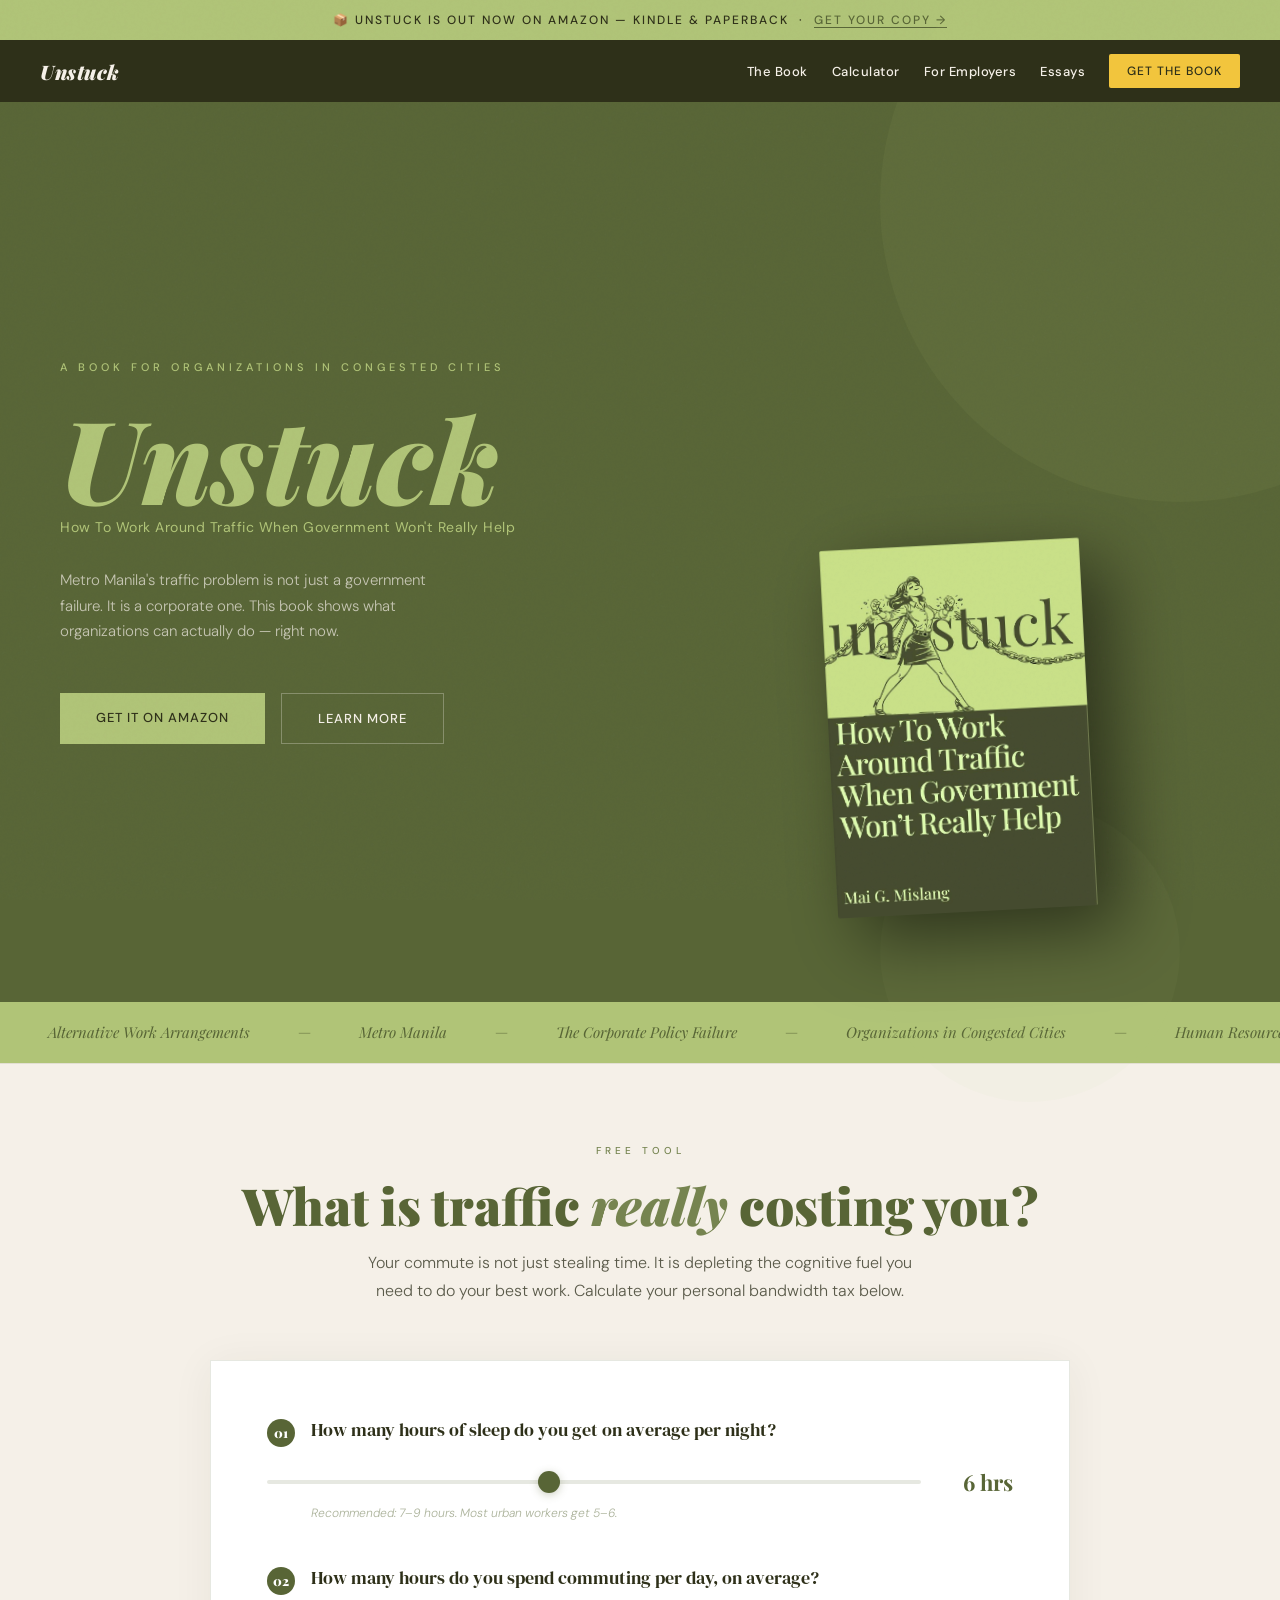
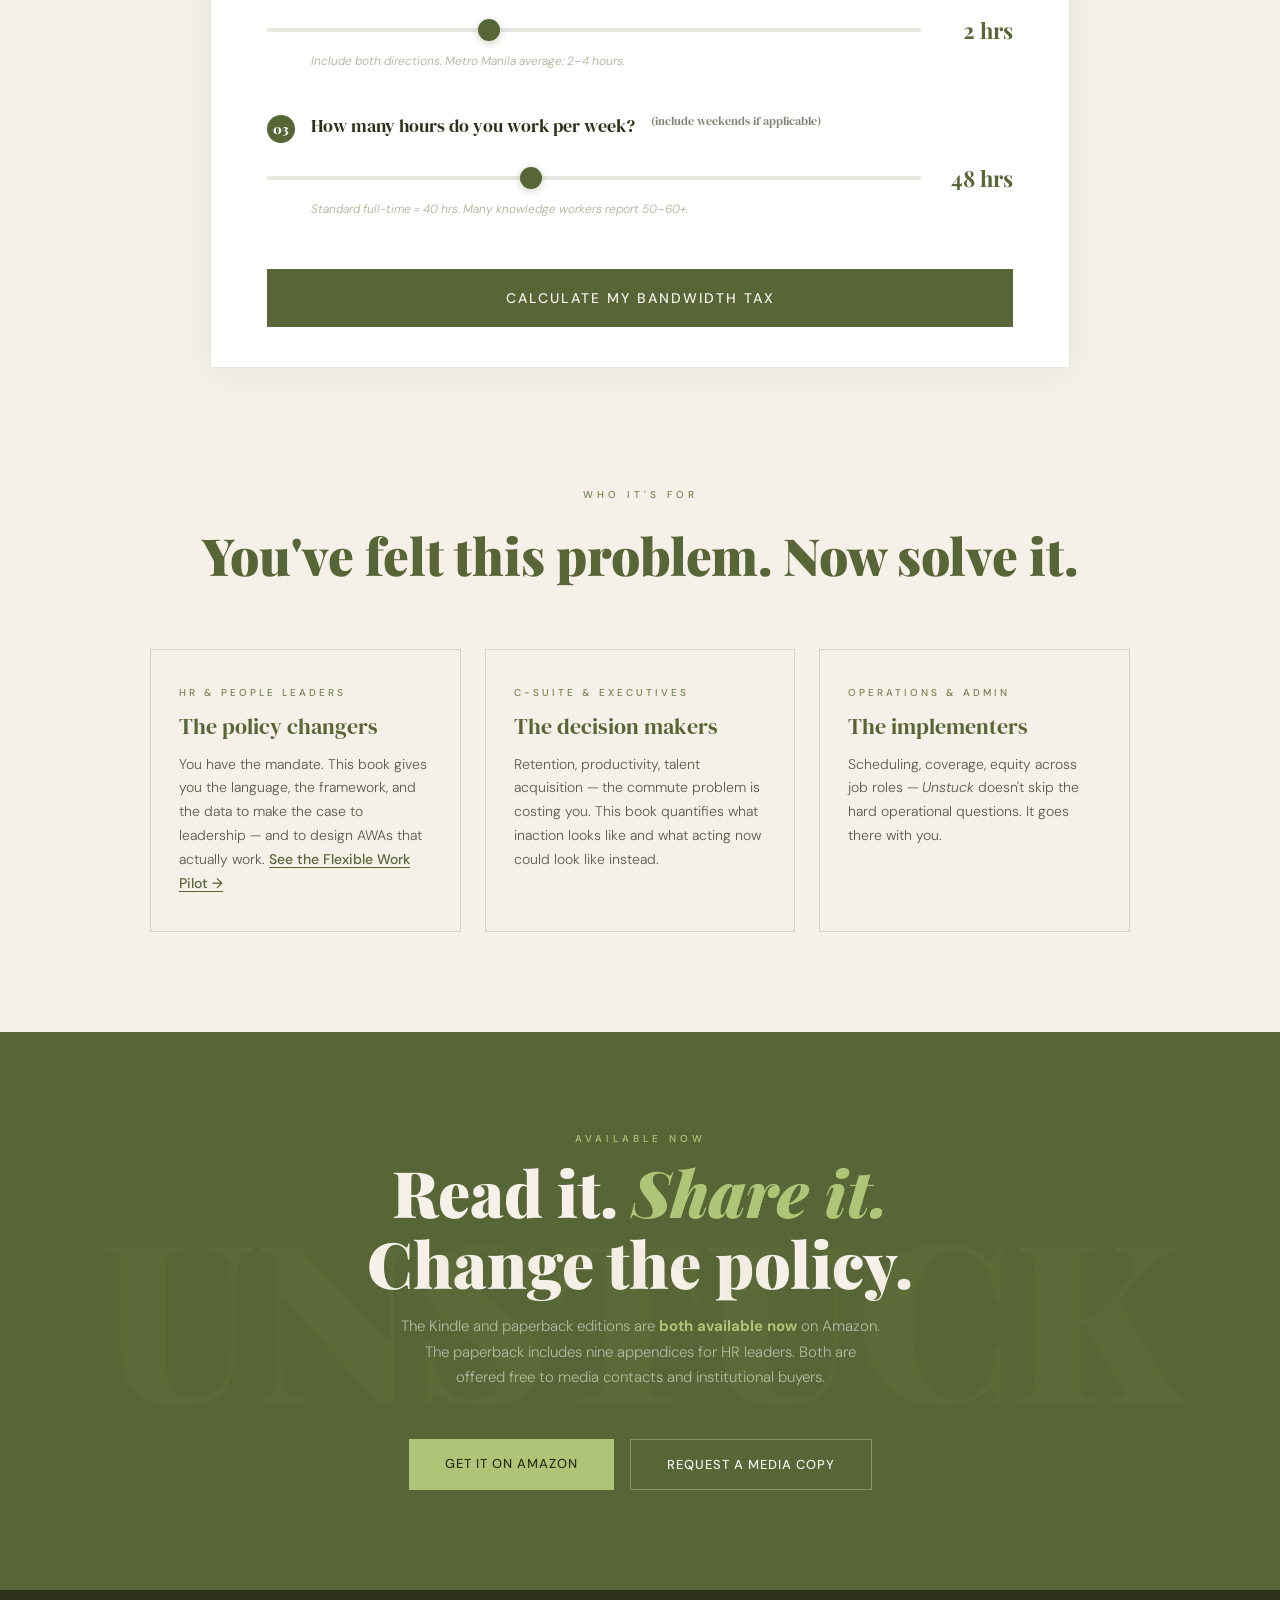
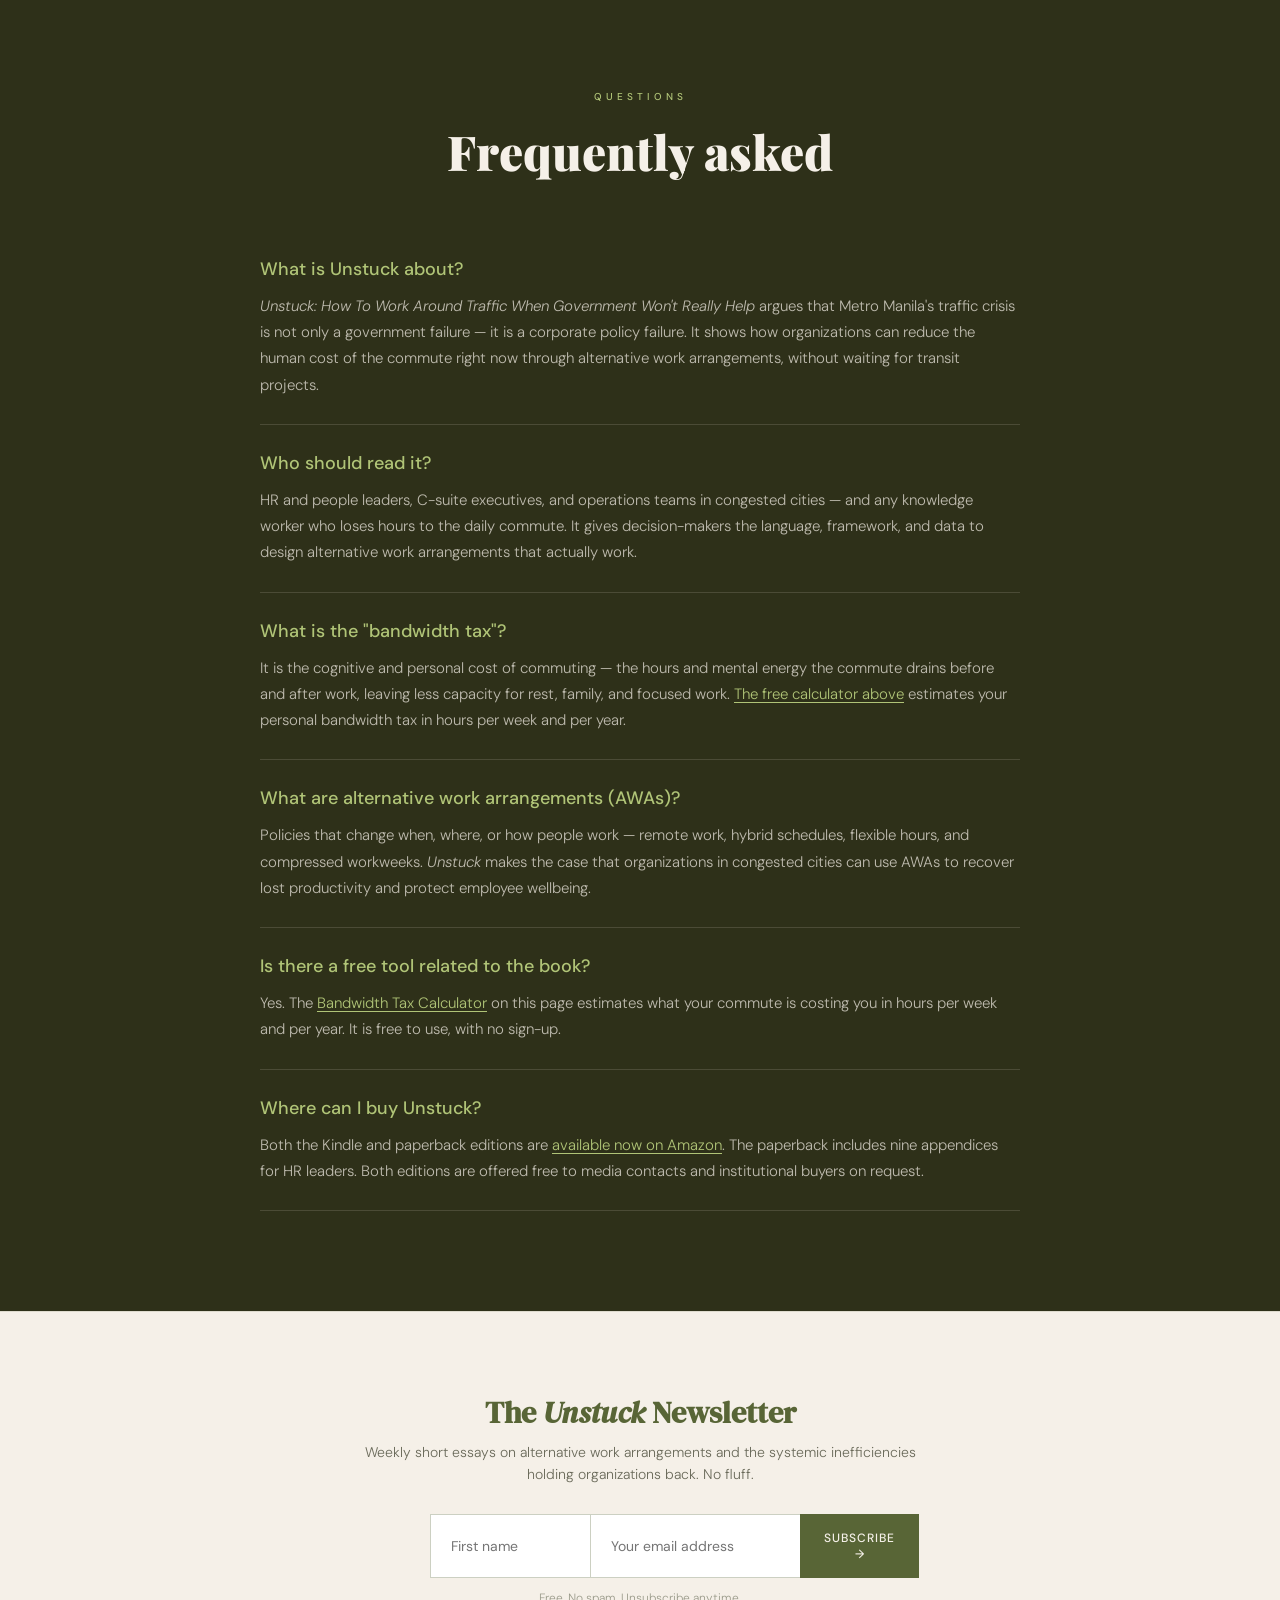
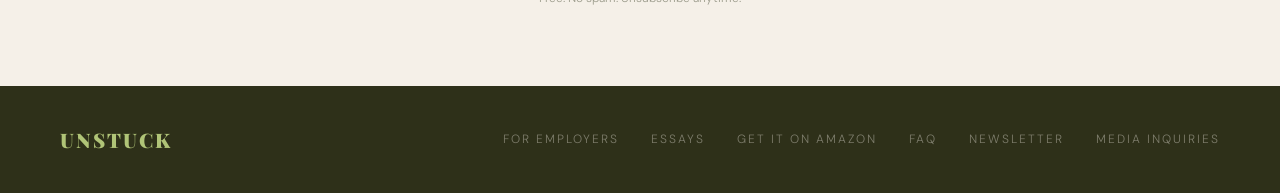
==== commit d2262bc2: "Add Flexible Work Pilot, essays; remove free tools; SEO/structured data - Add program.html (Flexible" ====
--- a/index.html
+++ b/index.html
@@ -28,865 +28,7 @@
 <link rel="icon" type="image/jpeg" href="[data-uri]">
 <title>Unstuck: How To Work Around Traffic When Government Won't Really Help</title>
 <link href="https://fonts.googleapis.com/css2?family=Playfair+Display:ital,wght@0,700;0,900;1,700&family=DM+Serif+Display:ital@0;1&family=DM+Sans:wght@300;400;500&display=swap" rel="stylesheet">
-<style>
-  :root {
-    --lime: #B0C477;
-    --olive: #586536;
-    --mid: #768450;
-    --cream: #F5F0E8;
-    --dark: #2E3019;
-    --yellow: #F2C53D;
-    --yellow-dark: #e0b223;
-  }
-
-  *, *::before, *::after { box-sizing: border-box; margin: 0; padding: 0; }
-
-  html { scroll-behavior: smooth; }
-
-  body {
-    background: var(--cream);
-    color: var(--dark);
-    font-family: 'DM Sans', sans-serif;
-    font-weight: 300;
-    overflow-x: hidden;
-  }
-
-  /* ── NOISE TEXTURE OVERLAY ── */
-  body::before {
-    content: '';
-    position: fixed; inset: 0;
-    background-image: url("data:image/svg+xml,%3Csvg viewBox='0 0 256 256' xmlns='http://www.w3.org/2000/svg'%3E%3Cfilter id='noise'%3E%3CfeTurbulence type='fractalNoise' baseFrequency='0.9' numOctaves='4' stitchTiles='stitch'/%3E%3C/filter%3E%3Crect width='100%25' height='100%25' filter='url(%23noise)' opacity='0.04'/%3E%3C/svg%3E");
-    pointer-events: none; z-index: 999; opacity: 0.5;
-  }
-
-  /* ── HERO ── */
-  .hero {
-    min-height: 100vh;
-    background: var(--olive);
-    display: grid;
-    grid-template-columns: 1fr 1fr;
-    position: relative;
-    overflow: visible;
-  }
-
-  .hero-left {
-    padding: 80px 60px;
-    display: flex;
-    flex-direction: column;
-    justify-content: center;
-    position: relative;
-    z-index: 2;
-  }
-
-  .hero-eyebrow {
-    font-family: 'DM Sans', sans-serif;
-    font-size: 11px;
-    font-weight: 500;
-    letter-spacing: 4px;
-    text-transform: uppercase;
-    color: var(--lime);
-    margin-bottom: 32px;
-    opacity: 0;
-    animation: fadeUp 0.8s ease 0.2s forwards;
-  }
-
-  .hero-title {
-    font-family: 'Playfair Display', serif;
-    font-size: clamp(72px, 9vw, 130px);
-    font-weight: 900;
-    font-style: italic;
-    line-height: 0.9;
-    color: var(--lime);
-    margin-bottom: 8px;
-    opacity: 0;
-    animation: fadeUp 0.8s ease 0.4s forwards;
-  }
-
-  .hero-title em {
-    font-style: italic;
-    color: var(--lime);
-    display: block;
-  }
-
-  .hero-subtitle {
-    font-family: 'DM Sans', sans-serif;
-    font-size: clamp(13px, 1.2vw, 15px);
-    font-weight: 300;
-    color: rgba(245,240,232,0.7);
-    line-height: 1.7;
-    max-width: 380px;
-    margin: 32px 0 48px;
-    opacity: 0;
-    animation: fadeUp 0.8s ease 0.6s forwards;
-  }
-
-  .hero-cta {
-    display: flex;
-    gap: 16px;
-    flex-wrap: wrap;
-    opacity: 0;
-    animation: fadeUp 0.8s ease 0.8s forwards;
-  }
-
-  .btn-primary {
-    background: var(--lime);
-    color: var(--dark);
-    padding: 16px 36px;
-    font-family: 'DM Sans', sans-serif;
-    font-size: 13px;
-    font-weight: 500;
-    letter-spacing: 1px;
-    text-transform: uppercase;
-    text-decoration: none;
-    border: none;
-    cursor: pointer;
-    transition: background 0.2s, transform 0.2s;
-    display: inline-block;
-  }
-  .btn-primary:hover { background: #c8dc85; transform: translateY(-2px); }
-
-  .btn-secondary {
-    background: transparent;
-    color: var(--cream);
-    padding: 16px 36px;
-    font-family: 'DM Sans', sans-serif;
-    font-size: 13px;
-    font-weight: 500;
-    letter-spacing: 1px;
-    text-transform: uppercase;
-    text-decoration: none;
-    border: 1px solid rgba(245,240,232,0.3);
-    cursor: pointer;
-    transition: border-color 0.2s, transform 0.2s;
-    display: inline-block;
-  }
-  .btn-secondary:hover { border-color: var(--lime); transform: translateY(-2px); }
-
-  .hero-right {
-    position: relative;
-    display: flex;
-    align-items: flex-end;
-    justify-content: center;
-    overflow: visible;
-    padding-bottom: 0;
-    z-index: 3;
-  }
-
-  /* Book mockup */
-  .book-wrap {
-    position: relative;
-    z-index: 2;
-    opacity: 0;
-    animation: bookIn 1s ease 0.5s forwards;
-    padding-bottom: 60px;
-  }
-
-  @keyframes bookIn {
-    from { opacity: 0; transform: translateY(60px) rotate(-3deg); }
-    to   { opacity: 1; transform: translateY(-30px) rotate(-3deg); }
-  }
-
-  .book {
-    width: 220px;
-    height: 320px;
-    background: var(--lime);
-    position: relative;
-    box-shadow: 20px 20px 60px rgba(0,0,0,0.4), -4px 0 0 #9aab62, inset -3px 0 6px rgba(0,0,0,0.1);
-    display: flex;
-    flex-direction: column;
-    align-items: center;
-    justify-content: center;
-    padding: 24px;
-  }
-
-  .book::before {
-    content: '';
-    position: absolute;
-    left: 0; top: 0; bottom: 0;
-    width: 16px;
-    background: linear-gradient(to right, #8fa055, var(--lime));
-    box-shadow: inset -2px 0 4px rgba(0,0,0,0.15);
-  }
-
-  .book-inner-title {
-    font-family: 'Playfair Display', serif;
-    font-size: 36px;
-    font-weight: 900;
-    color: var(--olive);
-    line-height: 0.9;
-    text-align: center;
-    margin-bottom: 8px;
-  }
-  .book-inner-line {
-    width: 40px; height: 2px;
-    background: var(--olive);
-    margin: 12px auto;
-  }
-  .book-inner-sub {
-    font-family: 'DM Sans', sans-serif;
-    font-size: 8px;
-    font-weight: 500;
-    letter-spacing: 2px;
-    text-transform: uppercase;
-    color: var(--olive);
-    text-align: center;
-    line-height: 1.6;
-    opacity: 0.8;
-  }
-
-  /* BG decorative circles */
-  .hero-circle {
-    position: absolute;
-    border-radius: 50%;
-    opacity: 0.06;
-    background: var(--lime);
-  }
-  .hero-circle.c1 { width: 600px; height: 600px; right: -200px; top: -200px; }
-  .hero-circle.c2 { width: 300px; height: 300px; right: 100px; bottom: -100px; opacity: 0.04; }
-
-  /* ── TAGLINE BAND ── */
-  .band {
-    background: var(--lime);
-    padding: 20px 0;
-    overflow: hidden;
-    white-space: nowrap;
-  }
-  .band-track {
-    display: inline-flex;
-    animation: ticker 25s linear infinite;
-  }
-  .band-item {
-    font-family: 'Playfair Display', serif;
-    font-size: 15px;
-    font-style: italic;
-    color: var(--olive);
-    padding: 0 48px;
-  }
-  .band-dot {
-    color: var(--olive);
-    opacity: 0.5;
-  }
-  @keyframes ticker {
-    from { transform: translateX(0); }
-    to   { transform: translateX(-50%); }
-  }
-
-  .section-label {
-    font-size: 10px;
-    font-weight: 500;
-    letter-spacing: 4px;
-    text-transform: uppercase;
-    color: var(--mid);
-    margin-bottom: 20px;
-  }
-
-  /* ── WHAT THE BOOK DOES ── */
-  .features {
-    background: var(--dark);
-    padding: 100px 60px;
-  }
-
-  .features-inner {
-    max-width: 1100px;
-    margin: 0 auto;
-  }
-
-  .features-header {
-    display: grid;
-    grid-template-columns: 1fr 2fr;
-    gap: 60px;
-    margin-bottom: 80px;
-    align-items: end;
-  }
-
-  .features-title {
-    font-family: 'Playfair Display', serif;
-    font-size: clamp(36px, 4vw, 56px);
-    font-weight: 700;
-    color: var(--cream);
-    line-height: 1.1;
-  }
-
-  .features-intro {
-    font-size: 16px;
-    line-height: 1.8;
-    color: rgba(245,240,232,0.6);
-  }
-
-  .features-grid {
-    display: grid;
-    grid-template-columns: repeat(3, 1fr);
-    gap: 2px;
-  }
-
-  .feature-card {
-    background: rgba(176,196,119,0.06);
-    border: 1px solid rgba(176,196,119,0.12);
-    padding: 40px 32px;
-    transition: background 0.3s;
-  }
-  .feature-card:hover { background: rgba(176,196,119,0.12); }
-
-  .feature-num {
-    font-family: 'Playfair Display', serif;
-    font-size: 48px;
-    font-weight: 900;
-    color: rgba(176,196,119,0.2);
-    line-height: 1;
-    margin-bottom: 16px;
-  }
-
-  .feature-title {
-    font-family: 'DM Serif Display', serif;
-    font-size: 20px;
-    color: var(--lime);
-    margin-bottom: 12px;
-  }
-
-  .feature-desc {
-    font-size: 14px;
-    line-height: 1.7;
-    color: rgba(245,240,232,0.5);
-  }
-
-  /* ── FOR WHOM ── */
-  .audience {
-    padding: 60px 60px 100px;
-    max-width: 1100px;
-    margin: 0 auto;
-  }
-
-  .audience-header {
-    text-align: center;
-    margin-bottom: 60px;
-  }
-
-  .audience-title {
-    font-family: 'Playfair Display', serif;
-    font-size: clamp(32px, 4vw, 52px);
-    font-weight: 900;
-    color: var(--olive);
-    margin-top: 12px;
-  }
-
-  .audience-grid {
-    display: grid;
-    grid-template-columns: repeat(3, 1fr);
-    gap: 24px;
-  }
-
-  .audience-card {
-    border: 1px solid rgba(88,101,54,0.2);
-    padding: 36px 28px;
-    position: relative;
-    transition: border-color 0.3s, transform 0.3s;
-  }
-  .audience-card:hover { border-color: var(--mid); transform: translateY(-4px); }
-
-  .audience-card-label {
-    font-size: 10px;
-    letter-spacing: 3px;
-    text-transform: uppercase;
-    color: var(--mid);
-    margin-bottom: 12px;
-    font-weight: 500;
-  }
-
-  .audience-card-title {
-    font-family: 'DM Serif Display', serif;
-    font-size: 22px;
-    color: var(--olive);
-    margin-bottom: 12px;
-  }
-
-  .audience-card-body {
-    font-size: 14px;
-    line-height: 1.7;
-    color: #5a5a4a;
-  }
-
-  /* ── GET THE BOOK ── */
-  .get-book {
-    background: var(--olive);
-    padding: 100px 60px;
-    text-align: center;
-    position: relative;
-    overflow: hidden;
-  }
-
-  .get-book::before {
-    content: 'UNSTUCK';
-    position: absolute;
-    font-family: 'Playfair Display', serif;
-    font-size: 220px;
-    font-weight: 900;
-    color: rgba(176,196,119,0.05);
-    top: 50%; left: 50%;
-    transform: translate(-50%,-50%);
-    white-space: nowrap;
-    pointer-events: none;
-  }
-
-  .get-book-label { color: var(--lime); margin-bottom: 12px; font-size: 10px; letter-spacing: 4px; text-transform: uppercase; font-weight: 500; }
-
-  .get-book-title {
-    font-family: 'Playfair Display', serif;
-    font-size: clamp(32px, 5vw, 64px);
-    font-weight: 900;
-    color: var(--cream);
-    max-width: 700px;
-    margin: 0 auto 16px;
-    line-height: 1.1;
-  }
-
-  .get-book-title em { font-style: italic; color: var(--lime); }
-
-  .get-book-sub {
-    font-size: 15px;
-    color: rgba(245,240,232,0.6);
-    max-width: 480px;
-    margin: 0 auto 48px;
-    line-height: 1.7;
-  }
-
-  .get-book-buttons {
-    display: flex;
-    gap: 16px;
-    justify-content: center;
-    flex-wrap: wrap;
-    position: relative; z-index: 1;
-  }
-
-  /* ── NEWSLETTER SIGNUP ── */
-  .newsletter {
-    background: var(--cream);
-    padding: 80px 60px;
-    border-top: 1px solid rgba(88,101,54,0.15);
-  }
-
-  .newsletter-inner {
-    max-width: 560px;
-    margin: 0 auto;
-    text-align: center;
-  }
-
-  .newsletter-title {
-    font-family: 'DM Serif Display', serif;
-    font-size: 30px;
-    color: var(--olive);
-    margin-bottom: 8px;
-  }
-
-  .newsletter-sub {
-    font-size: 14px;
-    color: #6a6a5a;
-    margin-bottom: 28px;
-    line-height: 1.6;
-  }
-
-  .email-row {
-    display: flex;
-    gap: 0;
-    max-width: 420px;
-    margin: 0 auto;
-  }
-
-  .email-input {
-    flex: 1;
-    padding: 16px 20px;
-    border: 1px solid rgba(88,101,54,0.3);
-    border-right: none;
-    background: white;
-    font-family: 'DM Sans', sans-serif;
-    font-size: 14px;
-    color: var(--dark);
-    outline: none;
-  }
-  .email-input:focus { border-color: var(--mid); }
-
-  .email-btn {
-    padding: 16px 24px;
-    background: var(--olive);
-    color: var(--cream);
-    font-family: 'DM Sans', sans-serif;
-    font-size: 12px;
-    font-weight: 500;
-    letter-spacing: 1px;
-    text-transform: uppercase;
-    border: none;
-    cursor: pointer;
-    transition: background 0.2s;
-  }
-  .email-btn:hover { background: var(--mid); }
-
-  /* ── FOOTER ── */
-  footer {
-    background: var(--dark);
-    padding: 40px 60px;
-    display: flex;
-    align-items: center;
-    justify-content: space-between;
-  }
-
-  .footer-logo {
-    font-family: 'Playfair Display', serif;
-    font-size: 20px;
-    font-weight: 900;
-    color: var(--lime);
-    letter-spacing: 2px;
-  }
-
-  .footer-links {
-    display: flex;
-    gap: 32px;
-  }
-
-  .footer-links a {
-    font-size: 12px;
-    letter-spacing: 2px;
-    text-transform: uppercase;
-    color: rgba(245,240,232,0.4);
-    text-decoration: none;
-    transition: color 0.2s;
-  }
-  .footer-links a:hover { color: var(--lime); }
-
-  /* ── BANDWIDTH TAX CALCULATOR ── */
-  .calculator {
-    background: var(--cream);
-    padding: 80px 60px 60px;
-    border-top: 1px solid rgba(88,101,54,0.12);
-  }
-
-  .calc-inner {
-    max-width: 860px;
-    margin: 0 auto;
-  }
-
-  .calc-header {
-    text-align: center;
-    margin-bottom: 56px;
-  }
-
-  .calc-title {
-    font-family: 'Playfair Display', serif;
-    font-size: clamp(32px, 4vw, 52px);
-    font-weight: 900;
-    color: var(--olive);
-    line-height: 1.1;
-    margin: 12px 0 16px;
-  }
-
-  .calc-title em { font-style: italic; color: var(--mid); }
-
-  .calc-subtitle {
-    font-size: 16px;
-    line-height: 1.7;
-    color: #5a5a4a;
-    max-width: 560px;
-    margin: 0 auto;
-  }
-
-  .calc-card {
-    background: white;
-    border: 1px solid rgba(88,101,54,0.15);
-    padding: 56px 56px 40px;
-    box-shadow: 0 4px 40px rgba(46,48,25,0.06);
-  }
-
-  .calc-field {
-    margin-bottom: 44px;
-  }
-
-  .calc-label {
-    display: flex;
-    align-items: flex-start;
-    gap: 16px;
-    font-family: 'DM Serif Display', serif;
-    font-size: 18px;
-    color: var(--dark);
-    margin-bottom: 20px;
-    line-height: 1.4;
-    cursor: default;
-  }
-
-  .calc-num {
-    font-family: 'Playfair Display', serif;
-    font-size: 13px;
-    font-weight: 900;
-    color: white;
-    background: var(--olive);
-    width: 28px; height: 28px;
-    border-radius: 50%;
-    display: flex; align-items: center; justify-content: center;
-    flex-shrink: 0;
-    margin-top: 2px;
-    letter-spacing: 0;
-  }
-
-  .calc-slider-wrap {
-    display: flex;
-    align-items: center;
-    gap: 20px;
-  }
-
-  .calc-slider {
-    flex: 1;
-    -webkit-appearance: none;
-    appearance: none;
-    height: 4px;
-    background: rgba(88,101,54,0.15);
-    border-radius: 2px;
-    outline: none;
-    cursor: pointer;
-  }
-
-  .calc-slider::-webkit-slider-thumb {
-    -webkit-appearance: none;
-    width: 22px; height: 22px;
-    border-radius: 50%;
-    background: var(--olive);
-    cursor: pointer;
-    transition: background 0.2s, transform 0.2s;
-    box-shadow: 0 2px 8px rgba(88,101,54,0.3);
-  }
-
-  .calc-slider::-webkit-slider-thumb:hover {
-    background: var(--mid);
-    transform: scale(1.2);
-  }
-
-  .calc-slider::-moz-range-thumb {
-    width: 22px; height: 22px;
-    border-radius: 50%;
-    background: var(--olive);
-    cursor: pointer;
-    border: none;
-  }
-
-  .calc-slider-value {
-    font-family: 'Playfair Display', serif;
-    font-size: 22px;
-    font-weight: 700;
-    color: var(--olive);
-    min-width: 72px;
-    text-align: right;
-  }
-
-  .calc-hint {
-    font-size: 12px;
-    color: rgba(88,101,54,0.5);
-    margin-top: 8px;
-    padding-left: 44px;
-    font-style: italic;
-  }
-
-  .calc-btn {
-    width: 100%;
-    padding: 20px;
-    background: var(--olive);
-    color: var(--cream);
-    font-family: 'DM Sans', sans-serif;
-    font-size: 14px;
-    font-weight: 500;
-    letter-spacing: 2px;
-    text-transform: uppercase;
-    border: none;
-    cursor: pointer;
-    transition: background 0.2s, transform 0.2s;
-    margin-top: 8px;
-  }
-  .calc-btn:hover { background: var(--mid); transform: translateY(-2px); }
-
-  /* RESULT */
-  .calc-result {
-    display: none;
-    margin-top: 48px;
-    padding-top: 48px;
-    border-top: 1px solid rgba(88,101,54,0.12);
-    animation: fadeUp 0.6s ease forwards;
-  }
-
-  .calc-result.visible { display: block; }
-
-  .result-gauge {
-    margin-bottom: 32px;
-  }
-
-  .gauge-track {
-    height: 12px;
-    background: rgba(88,101,54,0.1);
-    border-radius: 6px;
-    overflow: hidden;
-    margin-bottom: 8px;
-  }
-
-  .gauge-fill {
-    height: 100%;
-    border-radius: 6px;
-    transition: width 1s ease, background 1s ease;
-    width: 0%;
-  }
-
-  .gauge-labels {
-    display: flex;
-    justify-content: space-between;
-    font-size: 10px;
-    letter-spacing: 2px;
-    text-transform: uppercase;
-    color: rgba(88,101,54,0.4);
-    font-weight: 500;
-  }
-
-  .result-status {
-    font-family: 'Playfair Display', serif;
-    font-size: clamp(28px, 4vw, 44px);
-    font-weight: 900;
-    margin-bottom: 16px;
-    line-height: 1.1;
-  }
-
-  .result-numbers {
-    display: flex;
-    gap: 32px;
-    margin-bottom: 24px;
-    flex-wrap: wrap;
-  }
-
-  .result-stat {
-    text-align: center;
-    padding: 16px 24px;
-    background: rgba(88,101,54,0.05);
-    border: 1px solid rgba(88,101,54,0.1);
-    min-width: 120px;
-  }
-
-  .result-stat-num {
-    font-family: 'Playfair Display', serif;
-    font-size: 32px;
-    font-weight: 900;
-    color: var(--olive);
-    display: block;
-  }
-
-  .result-stat-label {
-    font-size: 10px;
-    letter-spacing: 2px;
-    text-transform: uppercase;
-    color: rgba(88,101,54,0.5);
-    margin-top: 4px;
-    display: block;
-  }
-
-  .result-message {
-    font-size: 16px;
-    line-height: 1.8;
-    color: #4a4a3a;
-    max-width: 640px;
-  }
-
-  .result-message strong { color: var(--olive); font-weight: 500; }
-
-  @media (max-width: 900px) {
-    .calculator { padding: 80px 32px; }
-    .calc-card { padding: 36px 28px; }
-    .calc-label { font-size: 16px; }
-    .result-numbers { gap: 16px; }
-  }
-
-  /* ── ANIMATIONS ── */
-  @keyframes fadeUp {
-    from { opacity: 0; transform: translateY(24px); }
-    to   { opacity: 1; transform: translateY(0); }
-  }
-
-  /* Scroll reveal */
-  .reveal {
-    opacity: 0;
-    transform: translateY(32px);
-    transition: opacity 0.7s ease, transform 0.7s ease;
-  }
-  .reveal.visible { opacity: 1; transform: translateY(0); }
-
-  /* ── YELLOW BUTTON (free-tools motif) ── */
-  .btn-yellow {
-    background: var(--yellow);
-    color: var(--dark);
-    padding: 18px 42px;
-    font-family: 'DM Sans', sans-serif;
-    font-size: 14px;
-    font-weight: 500;
-    letter-spacing: 1px;
-    text-transform: uppercase;
-    text-decoration: none;
-    border: none;
-    cursor: pointer;
-    display: inline-block;
-    border-radius: 2px;
-    box-shadow: 0 10px 30px rgba(242,197,61,0.3);
-    transition: background 0.2s, transform 0.2s, box-shadow 0.2s;
-  }
-  .btn-yellow:hover { background: var(--yellow-dark); transform: translateY(-2px); box-shadow: 0 14px 36px rgba(242,197,61,0.42); }
-
-  /* ── TOOLS BRIDGE ── */
-  .tools-bridge {
-    background: var(--cream);
-    padding: 100px 60px;
-    text-align: center;
-    border-top: 1px solid rgba(88,101,54,0.12);
-  }
-  .tools-bridge-inner { max-width: 640px; margin: 0 auto; }
-  .tools-bridge-label {
-    font-size: 10px; font-weight: 500; letter-spacing: 4px;
-    text-transform: uppercase; color: var(--mid); margin-bottom: 20px;
-  }
-  .tools-bridge-title {
-    font-family: 'Playfair Display', serif;
-    font-size: clamp(30px, 4.5vw, 54px);
-    font-weight: 900; line-height: 1.08; color: var(--dark);
-    margin-bottom: 24px;
-  }
-  .tools-bridge-title em { font-style: italic; color: var(--olive); }
-  .tools-bridge-copy {
-    font-size: 16px; line-height: 1.75; color: #555;
-    max-width: 540px; margin: 0 auto 40px;
-  }
-
-  /* ── FAQ (SEO/GEO) ── */
-  .faq { background: var(--dark); padding: 100px 60px; }
-  .faq-inner { max-width: 760px; margin: 0 auto; }
-  .faq-label { color: var(--lime); font-size: 10px; letter-spacing: 4px; text-transform: uppercase; font-weight: 500; margin-bottom: 16px; text-align: center; }
-  .faq-title {
-    font-family: 'Playfair Display', serif; font-weight: 900;
-    font-size: clamp(28px, 4vw, 48px); color: var(--cream);
-    text-align: center; margin-bottom: 48px;
-  }
-  .faq-item { border-bottom: 1px solid rgba(245,240,232,0.14); padding: 26px 0; }
-  .faq-q {
-    font-family: 'DM Sans', sans-serif; font-size: 18px; font-weight: 500;
-    color: var(--lime); margin-bottom: 12px;
-  }
-  .faq-a { font-size: 15px; line-height: 1.75; color: rgba(245,240,232,0.72); }
-  .faq-a a { color: var(--lime); text-decoration: underline; text-underline-offset: 3px; }
-
-  /* ── RESPONSIVE ── */
-  @media (max-width: 900px) {
-    .hero { grid-template-columns: 1fr; }
-    .hero-right { min-height: 260px; }
-    .hero-left { padding: 80px 32px; }
-    .features { padding: 80px 32px; }
-    .features-header { grid-template-columns: 1fr; }
-    .features-grid { grid-template-columns: 1fr; }
-    .audience { padding: 80px 32px; }
-    .audience-grid { grid-template-columns: 1fr; }
-    .get-book { padding: 80px 32px; }
-    .tools-bridge { padding: 80px 28px; }
-    .faq { padding: 80px 28px; }
-    .newsletter { padding: 60px 32px; }
-    footer { flex-direction: column; gap: 24px; text-align: center; }
-    .footer-links { justify-content: center; }
-  }
-</style>
+<link rel="stylesheet" href="styles.css">
 <!-- Structured Data: Book (GEO/AI-ready) -->
 <script type="application/ld+json">
 {
@@ -904,7 +46,7 @@
   },
   "datePublished": "2026",
   "inLanguage": "en",
-  "isbn": "",
+  "isbn": "9798259064744",
   "url": "https://workaroundtraffic.com",
   "sameAs": "https://www.amazon.com/dp/B0GYHN6D1D",
   "description": "A book for HR leaders, executives, and knowledge workers in congested cities. Argues that Metro Manila's traffic crisis is a corporate policy failure — and shows what organizations can do right now through alternative work arrangements.",
@@ -939,7 +81,7 @@
       "name": "What is Unstuck about?",
       "acceptedAnswer": {
         "@type": "Answer",
-        "text": "Unstuck: How To Work Around Traffic When Government Won't Really Help argues that Metro Manila's traffic crisis is not only a government failure; it is a corporate policy failure. Written by Mai G. Mislang, it shows how organizations can reduce the human cost of the commute right now through alternative work arrangements, without waiting for transit projects."
+        "text": "Unstuck: How To Work Around Traffic When Government Won't Really Help argues that Metro Manila's traffic crisis is not only a government failure — it is a corporate policy failure. Written by Mai G. Mislang, it shows how organizations can reduce the human cost of the commute right now through alternative work arrangements, without waiting for transit projects."
       }
     },
     {
@@ -947,7 +89,7 @@
       "name": "Who should read Unstuck?",
       "acceptedAnswer": {
         "@type": "Answer",
-        "text": "Unstuck is written for HR and people leaders, C-suite executives, and operations teams in congested cities, as well as any knowledge worker who loses hours to the daily commute. It gives decision-makers the language, framework, and data to design alternative work arrangements that actually work."
+        "text": "Unstuck is written for HR and people leaders, C-suite executives, and operations teams in congested cities — as well as any knowledge worker who loses hours to the daily commute. It gives decision-makers the language, framework, and data to design alternative work arrangements that actually work."
       }
     },
     {
@@ -955,7 +97,7 @@
       "name": "What is the bandwidth tax?",
       "acceptedAnswer": {
         "@type": "Answer",
-        "text": "The bandwidth tax is the cognitive and personal cost of commuting: the hours and mental energy the commute drains before and after work, leaving less capacity for rest, family, and focused work. The free calculator on workaroundtraffic.com estimates your personal bandwidth tax in hours per week and per year."
+        "text": "The bandwidth tax is the cognitive and personal cost of commuting — the hours and mental energy the commute drains before and after work, leaving less capacity for rest, family, and focused work. The free calculator on workaroundtraffic.com estimates your personal bandwidth tax in hours per week and per year."
       }
     },
     {
@@ -963,15 +105,15 @@
       "name": "What are alternative work arrangements (AWAs)?",
       "acceptedAnswer": {
         "@type": "Answer",
-        "text": "Alternative work arrangements are policies that change when, where, or how people work, such as remote work, hybrid schedules, flexible hours, and compressed workweeks. Unstuck makes the case that organizations in congested cities can use AWAs to recover lost productivity and protect employee wellbeing."
+        "text": "Alternative work arrangements are policies that change when, where, or how people work — such as remote work, hybrid schedules, flexible hours, and compressed workweeks. Unstuck makes the case that organizations in congested cities can use AWAs to recover lost productivity and protect employee wellbeing."
       }
     },
     {
       "@type": "Question",
-      "name": "Are there free tools related to the book?",
+      "name": "Is there a free tool related to the book?",
       "acceptedAnswer": {
         "@type": "Answer",
-        "text": "Yes. Alongside the bandwidth tax calculator, workaroundtraffic.com links to three free tools built on the same idea that traffic does not only exist on the road: Better Buwis (a Philippine tax estimator), Unstuck Bids (curated PhilGEPS government bid briefs), and The AI Eloquent (a free AI fluency test). All three are free to try."
+        "text": "Yes. The Bandwidth Tax Calculator on workaroundtraffic.com estimates what your commute is costing you in hours per week and per year. It is free to use, with no sign-up required."
       }
     },
     {
@@ -979,7 +121,7 @@
       "name": "Where can I buy Unstuck?",
       "acceptedAnswer": {
         "@type": "Answer",
-        "text": "The Kindle and paperback editions are available on Amazon. Both editions are offered free to media contacts and institutional buyers on request."
+        "text": "Both the Kindle and paperback editions are available now on Amazon. The paperback includes nine appendices for HR leaders. Both editions are offered free to media contacts and institutional buyers on request."
       }
     }
   ]
@@ -1003,7 +145,7 @@
 <meta property="og:locale" content="en_PH">
 <meta property="og:image:alt" content="Unstuck: How To Work Around Traffic When Government Won't Really Help — book cover by Mai G. Mislang">
 <meta property="books:author" content="Mai G. Mislang">
-<meta property="books:isbn" content="">
+<meta property="books:isbn" content="9798259064744">
 
 <!-- Twitter Card -->
 <meta name="twitter:card" content="summary_large_image">
@@ -1019,13 +161,42 @@
 <meta name="twitter:image" content="https://workaroundtraffic.com/cover.jpg">
 <meta name="twitter:image:alt" content="Unstuck book cover by Mai G. Mislang">
 
+<!-- Structured Data: Person (author) -->
+<script type="application/ld+json">
+{
+  "@context": "https://schema.org",
+  "@type": "Person",
+  "name": "Mai G. Mislang",
+  "url": "https://workaroundtraffic.com",
+  "jobTitle": "Author",
+  "nationality": "Filipino",
+  "description": "Author of Unstuck: How To Work Around Traffic When Government Won't Really Help. Mai G. Mislang writes on alternative work arrangements, the future of work, and the human cost of the commute in congested cities.",
+  "knowsAbout": ["Alternative work arrangements", "Flexible work", "Future of work", "Metro Manila traffic", "Human resources policy"],
+  "author": {
+    "@type": "Book",
+    "name": "Unstuck: How To Work Around Traffic When Government Won't Really Help"
+  }
+}
+</script>
+
 </head>
 <body>
-<!-- AMAZON AVAILABILITY BANNER -->
-<div style="background:var(--lime);text-align:center;padding:12px 24px;position:sticky;top:0;z-index:1000;">
-  <p style="font-family:'DM Sans',sans-serif;font-size:12px;font-weight:500;letter-spacing:2px;text-transform:uppercase;color:var(--dark);margin:0;"><a href="https://www.amazon.com/dp/B0GYHN6D1D" target="_blank" rel="noopener" style="color:inherit;text-decoration:none;">The book is now live on Amazon.</a></p>
+<!-- JUNE 15 LAUNCH BANNER -->
+<div style="background:var(--lime);text-align:center;padding:12px 24px;">
+  <p style="font-family:'DM Sans',sans-serif;font-size:12px;font-weight:500;letter-spacing:2px;text-transform:uppercase;color:var(--dark);margin:0;">📦 Unstuck is out now on Amazon — Kindle &amp; paperback &nbsp;·&nbsp; <a href="https://www.amazon.com/dp/B0GYHN6D1D" target="_blank" style="color:var(--olive);text-decoration:underline;text-underline-offset:3px;">Get your copy →</a></p>
 </div>
 
+<!-- SITE NAV -->
+<nav class="site-nav">
+  <a href="index.html" class="nav-brand">Unstuck</a>
+  <div class="nav-links">
+    <a href="index.html">The Book</a>
+    <a href="#calculator">Calculator</a>
+    <a href="program.html">For Employers</a>
+    <a href="essays/index.html">Essays</a>
+    <a href="https://www.amazon.com/dp/B0GYHN6D1D" class="nav-cta" target="_blank" rel="noopener">Get the Book</a>
+  </div>
+</nav>
 
 <!-- HERO -->
 <section class="hero">
@@ -1137,19 +308,10 @@
         <div class="result-message" id="result-message"></div>
         <div class="result-cta">
           <a href="https://www.amazon.com/dp/B0GYHN6D1D" class="btn-primary" target="_blank" style="margin-top:24px;display:inline-block;">Get it on Amazon</a>
+          <p style="margin-top:20px;font-size:14px;color:#555;">Leading a team? <a href="program.html" style="color:var(--olive);font-weight:500;text-decoration:underline;text-underline-offset:3px;">See what the commute is costing your company.</a></p>
         </div>
       </div>
     </div>
-  </div>
-</section>
-
-<!-- TRAFFIC DOES NOT ONLY EXIST ON THE ROAD — FREE TOOLS BRIDGE -->
-<section class="tools-bridge" id="free-tools">
-  <div class="tools-bridge-inner reveal">
-    <p class="tools-bridge-label">More Free Tools</p>
-    <h2 class="tools-bridge-title">Traffic does not only exist <em>on the road.</em></h2>
-    <p class="tools-bridge-copy">Gridlock is just the version of traffic you can see. The real cost is everywhere systems slow you down — the hours lost to tax forms, the opportunities buried in government portals, the work that piles up while you're stuck in transit. The same thinking behind <em>Unstuck</em> powers three free tools that clear a different kind of congestion.</p>
-    <a href="tools.html" class="btn-yellow">Explore the Free Tools →</a>
   </div>
 </section>
 
@@ -1163,7 +325,7 @@
     <div class="audience-card reveal">
       <div class="audience-card-label">HR & People Leaders</div>
       <div class="audience-card-title">The policy changers</div>
-      <div class="audience-card-body">You have the mandate. This book gives you the language, the framework, and the data to make the case to leadership — and to design AWAs that actually work.</div>
+      <div class="audience-card-body">You have the mandate. This book gives you the language, the framework, and the data to make the case to leadership — and to design AWAs that actually work. <a href="program.html" style="color:var(--olive);font-weight:500;text-decoration:underline;text-underline-offset:3px;">See the Flexible Work Pilot →</a></div>
     </div>
     <div class="audience-card reveal">
       <div class="audience-card-label">C-Suite & Executives</div>
@@ -1182,7 +344,7 @@
 <section class="get-book" id="get-book">
   <p class="get-book-label">Available now</p>
   <h2 class="get-book-title">Read it. <em>Share it.</em> Change the policy.</h2>
-  <p class="get-book-sub">The Kindle and paperback editions are available on Amazon. Both editions are offered free to media contacts and institutional buyers.</p>
+  <p class="get-book-sub">The Kindle and paperback editions are <strong style="color:var(--lime);">both available now</strong> on Amazon. The paperback includes nine appendices for HR leaders. Both are offered free to media contacts and institutional buyers.</p>
   <div class="get-book-buttons">
     <a href="https://www.amazon.com/dp/B0GYHN6D1D" class="btn-primary" target="_blank">Get it on Amazon</a>
     <a href="mailto:hello@workaroundtraffic.com?subject=Media%20Copy%20Request%20—%20Unstuck" class="btn-secondary">Request a Media Copy</a>
@@ -1197,32 +359,32 @@
 
     <div class="faq-item">
       <div class="faq-q">What is Unstuck about?</div>
-      <div class="faq-a"><em>Unstuck: How To Work Around Traffic When Government Won't Really Help</em> argues that Metro Manila's traffic crisis is not only a government failure; it is a corporate policy failure. It shows how organizations can reduce the human cost of the commute right now through alternative work arrangements, without waiting for transit projects.</div>
+      <div class="faq-a"><em>Unstuck: How To Work Around Traffic When Government Won't Really Help</em> argues that Metro Manila's traffic crisis is not only a government failure — it is a corporate policy failure. It shows how organizations can reduce the human cost of the commute right now through alternative work arrangements, without waiting for transit projects.</div>
     </div>
 
     <div class="faq-item">
       <div class="faq-q">Who should read it?</div>
-      <div class="faq-a">HR and people leaders, C-suite executives, and operations teams in congested cities, and any knowledge worker who loses hours to the daily commute. It gives decision-makers the language, framework, and data to design alternative work arrangements that actually work.</div>
+      <div class="faq-a">HR and people leaders, C-suite executives, and operations teams in congested cities — and any knowledge worker who loses hours to the daily commute. It gives decision-makers the language, framework, and data to design alternative work arrangements that actually work.</div>
     </div>
 
     <div class="faq-item">
       <div class="faq-q">What is the "bandwidth tax"?</div>
-      <div class="faq-a">It is the cognitive and personal cost of commuting: the hours and mental energy the commute drains before and after work, leaving less capacity for rest, family, and focused work. <a href="#calculator">The free calculator above</a> estimates your personal bandwidth tax in hours per week and per year.</div>
+      <div class="faq-a">It is the cognitive and personal cost of commuting — the hours and mental energy the commute drains before and after work, leaving less capacity for rest, family, and focused work. <a href="#calculator">The free calculator above</a> estimates your personal bandwidth tax in hours per week and per year.</div>
     </div>
 
     <div class="faq-item">
       <div class="faq-q">What are alternative work arrangements (AWAs)?</div>
-      <div class="faq-a">Policies that change when, where, or how people work, including remote work, hybrid schedules, flexible hours, and compressed workweeks. <em>Unstuck</em> makes the case that organizations in congested cities can use AWAs to recover lost productivity and protect employee wellbeing.</div>
+      <div class="faq-a">Policies that change when, where, or how people work — remote work, hybrid schedules, flexible hours, and compressed workweeks. <em>Unstuck</em> makes the case that organizations in congested cities can use AWAs to recover lost productivity and protect employee wellbeing.</div>
     </div>
 
     <div class="faq-item">
-      <div class="faq-q">Are there free tools related to the book?</div>
-      <div class="faq-a">Yes. Alongside the bandwidth tax calculator, there are three free tools built on the same idea that traffic does not only exist on the road: <a href="tools.html">Better Buwis, Unstuck Bids, and The AI Eloquent</a>. All three are free to try.</div>
+      <div class="faq-q">Is there a free tool related to the book?</div>
+      <div class="faq-a">Yes. The <a href="#calculator">Bandwidth Tax Calculator</a> on this page estimates what your commute is costing you in hours per week and per year. It is free to use, with no sign-up.</div>
     </div>
 
     <div class="faq-item">
       <div class="faq-q">Where can I buy Unstuck?</div>
-      <div class="faq-a">The Kindle and paperback editions are <a href="https://www.amazon.com/dp/B0GYHN6D1D" target="_blank" rel="noopener">available on Amazon</a>. Both editions are offered free to media contacts and institutional buyers on request.</div>
+      <div class="faq-a">Both the Kindle and paperback editions are <a href="https://www.amazon.com/dp/B0GYHN6D1D" target="_blank" rel="noopener">available now on Amazon</a>. The paperback includes nine appendices for HR leaders. Both editions are offered free to media contacts and institutional buyers on request.</div>
     </div>
   </div>
 </section>
@@ -1247,8 +409,9 @@
 <footer>
   <div class="footer-logo">UNSTUCK</div>
   <nav class="footer-links">
+    <a href="program.html">For Employers</a>
+    <a href="essays/index.html">Essays</a>
     <a href="https://www.amazon.com/dp/B0GYHN6D1D" target="_blank">Get it on Amazon</a>
-    <a href="tools.html">Free Tools</a>
     <a href="#faq">FAQ</a>
     <a href="#newsletter">Newsletter</a>
     <a href="mailto:hello@workaroundtraffic.com">Media Inquiries</a>
--- a/styles.css
+++ b/styles.css
@@ -0,0 +1,981 @@
+  :root {
+    --lime: #B0C477;
+    --olive: #586536;
+    --mid: #768450;
+    --cream: #F5F0E8;
+    --dark: #2E3019;
+    --yellow: #F2C53D;
+    --yellow-dark: #e0b223;
+  }
+
+  *, *::before, *::after { box-sizing: border-box; margin: 0; padding: 0; }
+
+  html { scroll-behavior: smooth; }
+
+  body {
+    background: var(--cream);
+    color: var(--dark);
+    font-family: 'DM Sans', sans-serif;
+    font-weight: 300;
+    overflow-x: hidden;
+  }
+
+  /* ── NOISE TEXTURE OVERLAY ── */
+  body::before {
+    content: '';
+    position: fixed; inset: 0;
+    background-image: url("data:image/svg+xml,%3Csvg viewBox='0 0 256 256' xmlns='http://www.w3.org/2000/svg'%3E%3Cfilter id='noise'%3E%3CfeTurbulence type='fractalNoise' baseFrequency='0.9' numOctaves='4' stitchTiles='stitch'/%3E%3C/filter%3E%3Crect width='100%25' height='100%25' filter='url(%23noise)' opacity='0.04'/%3E%3C/svg%3E");
+    pointer-events: none; z-index: 999; opacity: 0.5;
+  }
+
+  /* ── HERO ── */
+  .hero {
+    min-height: 100vh;
+    background: var(--olive);
+    display: grid;
+    grid-template-columns: 1fr 1fr;
+    position: relative;
+    overflow: visible;
+  }
+
+  .hero-left {
+    padding: 80px 60px;
+    display: flex;
+    flex-direction: column;
+    justify-content: center;
+    position: relative;
+    z-index: 2;
+  }
+
+  .hero-eyebrow {
+    font-family: 'DM Sans', sans-serif;
+    font-size: 11px;
+    font-weight: 500;
+    letter-spacing: 4px;
+    text-transform: uppercase;
+    color: var(--lime);
+    margin-bottom: 32px;
+    opacity: 0;
+    animation: fadeUp 0.8s ease 0.2s forwards;
+  }
+
+  .hero-title {
+    font-family: 'Playfair Display', serif;
+    font-size: clamp(72px, 9vw, 130px);
+    font-weight: 900;
+    font-style: italic;
+    line-height: 0.9;
+    color: var(--lime);
+    margin-bottom: 8px;
+    opacity: 0;
+    animation: fadeUp 0.8s ease 0.4s forwards;
+  }
+
+  .hero-title em {
+    font-style: italic;
+    color: var(--lime);
+    display: block;
+  }
+
+  .hero-subtitle {
+    font-family: 'DM Sans', sans-serif;
+    font-size: clamp(13px, 1.2vw, 15px);
+    font-weight: 300;
+    color: rgba(245,240,232,0.7);
+    line-height: 1.7;
+    max-width: 380px;
+    margin: 32px 0 48px;
+    opacity: 0;
+    animation: fadeUp 0.8s ease 0.6s forwards;
+  }
+
+  .hero-cta {
+    display: flex;
+    gap: 16px;
+    flex-wrap: wrap;
+    opacity: 0;
+    animation: fadeUp 0.8s ease 0.8s forwards;
+  }
+
+  .btn-primary {
+    background: var(--lime);
+    color: var(--dark);
+    padding: 16px 36px;
+    font-family: 'DM Sans', sans-serif;
+    font-size: 13px;
+    font-weight: 500;
+    letter-spacing: 1px;
+    text-transform: uppercase;
+    text-decoration: none;
+    border: none;
+    cursor: pointer;
+    transition: background 0.2s, transform 0.2s;
+    display: inline-block;
+  }
+  .btn-primary:hover { background: #c8dc85; transform: translateY(-2px); }
+
+  .btn-secondary {
+    background: transparent;
+    color: var(--cream);
+    padding: 16px 36px;
+    font-family: 'DM Sans', sans-serif;
+    font-size: 13px;
+    font-weight: 500;
+    letter-spacing: 1px;
+    text-transform: uppercase;
+    text-decoration: none;
+    border: 1px solid rgba(245,240,232,0.3);
+    cursor: pointer;
+    transition: border-color 0.2s, transform 0.2s;
+    display: inline-block;
+  }
+  .btn-secondary:hover { border-color: var(--lime); transform: translateY(-2px); }
+
+  .hero-right {
+    position: relative;
+    display: flex;
+    align-items: flex-end;
+    justify-content: center;
+    overflow: visible;
+    padding-bottom: 0;
+    z-index: 3;
+  }
+
+  /* Book mockup */
+  .book-wrap {
+    position: relative;
+    z-index: 2;
+    opacity: 0;
+    animation: bookIn 1s ease 0.5s forwards;
+    padding-bottom: 60px;
+  }
+
+  @keyframes bookIn {
+    from { opacity: 0; transform: translateY(60px) rotate(-3deg); }
+    to   { opacity: 1; transform: translateY(-30px) rotate(-3deg); }
+  }
+
+  .book {
+    width: 220px;
+    height: 320px;
+    background: var(--lime);
+    position: relative;
+    box-shadow: 20px 20px 60px rgba(0,0,0,0.4), -4px 0 0 #9aab62, inset -3px 0 6px rgba(0,0,0,0.1);
+    display: flex;
+    flex-direction: column;
+    align-items: center;
+    justify-content: center;
+    padding: 24px;
+  }
+
+  .book::before {
+    content: '';
+    position: absolute;
+    left: 0; top: 0; bottom: 0;
+    width: 16px;
+    background: linear-gradient(to right, #8fa055, var(--lime));
+    box-shadow: inset -2px 0 4px rgba(0,0,0,0.15);
+  }
+
+  .book-inner-title {
+    font-family: 'Playfair Display', serif;
+    font-size: 36px;
+    font-weight: 900;
+    color: var(--olive);
+    line-height: 0.9;
+    text-align: center;
+    margin-bottom: 8px;
+  }
+  .book-inner-line {
+    width: 40px; height: 2px;
+    background: var(--olive);
+    margin: 12px auto;
+  }
+  .book-inner-sub {
+    font-family: 'DM Sans', sans-serif;
+    font-size: 8px;
+    font-weight: 500;
+    letter-spacing: 2px;
+    text-transform: uppercase;
+    color: var(--olive);
+    text-align: center;
+    line-height: 1.6;
+    opacity: 0.8;
+  }
+
+  /* BG decorative circles */
+  .hero-circle {
+    position: absolute;
+    border-radius: 50%;
+    opacity: 0.06;
+    background: var(--lime);
+  }
+  .hero-circle.c1 { width: 600px; height: 600px; right: -200px; top: -200px; }
+  .hero-circle.c2 { width: 300px; height: 300px; right: 100px; bottom: -100px; opacity: 0.04; }
+
+  /* ── TAGLINE BAND ── */
+  .band {
+    background: var(--lime);
+    padding: 20px 0;
+    overflow: hidden;
+    white-space: nowrap;
+  }
+  .band-track {
+    display: inline-flex;
+    animation: ticker 25s linear infinite;
+  }
+  .band-item {
+    font-family: 'Playfair Display', serif;
+    font-size: 15px;
+    font-style: italic;
+    color: var(--olive);
+    padding: 0 48px;
+  }
+  .band-dot {
+    color: var(--olive);
+    opacity: 0.5;
+  }
+  @keyframes ticker {
+    from { transform: translateX(0); }
+    to   { transform: translateX(-50%); }
+  }
+
+  .section-label {
+    font-size: 10px;
+    font-weight: 500;
+    letter-spacing: 4px;
+    text-transform: uppercase;
+    color: var(--mid);
+    margin-bottom: 20px;
+  }
+
+  /* ── WHAT THE BOOK DOES ── */
+  .features {
+    background: var(--dark);
+    padding: 100px 60px;
+  }
+
+  .features-inner {
+    max-width: 1100px;
+    margin: 0 auto;
+  }
+
+  .features-header {
+    display: grid;
+    grid-template-columns: 1fr 2fr;
+    gap: 60px;
+    margin-bottom: 80px;
+    align-items: end;
+  }
+
+  .features-title {
+    font-family: 'Playfair Display', serif;
+    font-size: clamp(36px, 4vw, 56px);
+    font-weight: 700;
+    color: var(--cream);
+    line-height: 1.1;
+  }
+
+  .features-intro {
+    font-size: 16px;
+    line-height: 1.8;
+    color: rgba(245,240,232,0.6);
+  }
+
+  .features-grid {
+    display: grid;
+    grid-template-columns: repeat(3, 1fr);
+    gap: 2px;
+  }
+
+  .feature-card {
+    background: rgba(176,196,119,0.06);
+    border: 1px solid rgba(176,196,119,0.12);
+    padding: 40px 32px;
+    transition: background 0.3s;
+  }
+  .feature-card:hover { background: rgba(176,196,119,0.12); }
+
+  .feature-num {
+    font-family: 'Playfair Display', serif;
+    font-size: 48px;
+    font-weight: 900;
+    color: rgba(176,196,119,0.2);
+    line-height: 1;
+    margin-bottom: 16px;
+  }
+
+  .feature-title {
+    font-family: 'DM Serif Display', serif;
+    font-size: 20px;
+    color: var(--lime);
+    margin-bottom: 12px;
+  }
+
+  .feature-desc {
+    font-size: 14px;
+    line-height: 1.7;
+    color: rgba(245,240,232,0.5);
+  }
+
+  /* ── FOR WHOM ── */
+  .audience {
+    padding: 60px 60px 100px;
+    max-width: 1100px;
+    margin: 0 auto;
+  }
+
+  .audience-header {
+    text-align: center;
+    margin-bottom: 60px;
+  }
+
+  .audience-title {
+    font-family: 'Playfair Display', serif;
+    font-size: clamp(32px, 4vw, 52px);
+    font-weight: 900;
+    color: var(--olive);
+    margin-top: 12px;
+  }
+
+  .audience-grid {
+    display: grid;
+    grid-template-columns: repeat(3, 1fr);
+    gap: 24px;
+  }
+
+  .audience-card {
+    border: 1px solid rgba(88,101,54,0.2);
+    padding: 36px 28px;
+    position: relative;
+    transition: border-color 0.3s, transform 0.3s;
+  }
+  .audience-card:hover { border-color: var(--mid); transform: translateY(-4px); }
+
+  .audience-card-label {
+    font-size: 10px;
+    letter-spacing: 3px;
+    text-transform: uppercase;
+    color: var(--mid);
+    margin-bottom: 12px;
+    font-weight: 500;
+  }
+
+  .audience-card-title {
+    font-family: 'DM Serif Display', serif;
+    font-size: 22px;
+    color: var(--olive);
+    margin-bottom: 12px;
+  }
+
+  .audience-card-body {
+    font-size: 14px;
+    line-height: 1.7;
+    color: #5a5a4a;
+  }
+
+  /* ── GET THE BOOK ── */
+  .get-book {
+    background: var(--olive);
+    padding: 100px 60px;
+    text-align: center;
+    position: relative;
+    overflow: hidden;
+  }
+
+  .get-book::before {
+    content: 'UNSTUCK';
+    position: absolute;
+    font-family: 'Playfair Display', serif;
+    font-size: 220px;
+    font-weight: 900;
+    color: rgba(176,196,119,0.05);
+    top: 50%; left: 50%;
+    transform: translate(-50%,-50%);
+    white-space: nowrap;
+    pointer-events: none;
+  }
+
+  .get-book-label { color: var(--lime); margin-bottom: 12px; font-size: 10px; letter-spacing: 4px; text-transform: uppercase; font-weight: 500; }
+
+  .get-book-title {
+    font-family: 'Playfair Display', serif;
+    font-size: clamp(32px, 5vw, 64px);
+    font-weight: 900;
+    color: var(--cream);
+    max-width: 700px;
+    margin: 0 auto 16px;
+    line-height: 1.1;
+  }
+
+  .get-book-title em { font-style: italic; color: var(--lime); }
+
+  .get-book-sub {
+    font-size: 15px;
+    color: rgba(245,240,232,0.6);
+    max-width: 480px;
+    margin: 0 auto 48px;
+    line-height: 1.7;
+  }
+
+  .get-book-buttons {
+    display: flex;
+    gap: 16px;
+    justify-content: center;
+    flex-wrap: wrap;
+    position: relative; z-index: 1;
+  }
+
+  /* ── NEWSLETTER SIGNUP ── */
+  .newsletter {
+    background: var(--cream);
+    padding: 80px 60px;
+    border-top: 1px solid rgba(88,101,54,0.15);
+  }
+
+  .newsletter-inner {
+    max-width: 560px;
+    margin: 0 auto;
+    text-align: center;
+  }
+
+  .newsletter-title {
+    font-family: 'DM Serif Display', serif;
+    font-size: 30px;
+    color: var(--olive);
+    margin-bottom: 8px;
+  }
+
+  .newsletter-sub {
+    font-size: 14px;
+    color: #6a6a5a;
+    margin-bottom: 28px;
+    line-height: 1.6;
+  }
+
+  .email-row {
+    display: flex;
+    gap: 0;
+    max-width: 420px;
+    margin: 0 auto;
+  }
+
+  .email-input {
+    flex: 1;
+    padding: 16px 20px;
+    border: 1px solid rgba(88,101,54,0.3);
+    border-right: none;
+    background: white;
+    font-family: 'DM Sans', sans-serif;
+    font-size: 14px;
+    color: var(--dark);
+    outline: none;
+  }
+  .email-input:focus { border-color: var(--mid); }
+
+  .email-btn {
+    padding: 16px 24px;
+    background: var(--olive);
+    color: var(--cream);
+    font-family: 'DM Sans', sans-serif;
+    font-size: 12px;
+    font-weight: 500;
+    letter-spacing: 1px;
+    text-transform: uppercase;
+    border: none;
+    cursor: pointer;
+    transition: background 0.2s;
+  }
+  .email-btn:hover { background: var(--mid); }
+
+  /* ── FOOTER ── */
+  footer {
+    background: var(--dark);
+    padding: 40px 60px;
+    display: flex;
+    align-items: center;
+    justify-content: space-between;
+  }
+
+  .footer-logo {
+    font-family: 'Playfair Display', serif;
+    font-size: 20px;
+    font-weight: 900;
+    color: var(--lime);
+    letter-spacing: 2px;
+  }
+
+  .footer-links {
+    display: flex;
+    gap: 32px;
+  }
+
+  .footer-links a {
+    font-size: 12px;
+    letter-spacing: 2px;
+    text-transform: uppercase;
+    color: rgba(245,240,232,0.4);
+    text-decoration: none;
+    transition: color 0.2s;
+  }
+  .footer-links a:hover { color: var(--lime); }
+
+  /* ── BANDWIDTH TAX CALCULATOR ── */
+  .calculator {
+    background: var(--cream);
+    padding: 80px 60px 60px;
+    border-top: 1px solid rgba(88,101,54,0.12);
+  }
+
+  .calc-inner {
+    max-width: 860px;
+    margin: 0 auto;
+  }
+
+  .calc-header {
+    text-align: center;
+    margin-bottom: 56px;
+  }
+
+  .calc-title {
+    font-family: 'Playfair Display', serif;
+    font-size: clamp(32px, 4vw, 52px);
+    font-weight: 900;
+    color: var(--olive);
+    line-height: 1.1;
+    margin: 12px 0 16px;
+  }
+
+  .calc-title em { font-style: italic; color: var(--mid); }
+
+  .calc-subtitle {
+    font-size: 16px;
+    line-height: 1.7;
+    color: #5a5a4a;
+    max-width: 560px;
+    margin: 0 auto;
+  }
+
+  .calc-card {
+    background: white;
+    border: 1px solid rgba(88,101,54,0.15);
+    padding: 56px 56px 40px;
+    box-shadow: 0 4px 40px rgba(46,48,25,0.06);
+  }
+
+  .calc-field {
+    margin-bottom: 44px;
+  }
+
+  .calc-label {
+    display: flex;
+    align-items: flex-start;
+    gap: 16px;
+    font-family: 'DM Serif Display', serif;
+    font-size: 18px;
+    color: var(--dark);
+    margin-bottom: 20px;
+    line-height: 1.4;
+    cursor: default;
+  }
+
+  .calc-num {
+    font-family: 'Playfair Display', serif;
+    font-size: 13px;
+    font-weight: 900;
+    color: white;
+    background: var(--olive);
+    width: 28px; height: 28px;
+    border-radius: 50%;
+    display: flex; align-items: center; justify-content: center;
+    flex-shrink: 0;
+    margin-top: 2px;
+    letter-spacing: 0;
+  }
+
+  .calc-slider-wrap {
+    display: flex;
+    align-items: center;
+    gap: 20px;
+  }
+
+  .calc-slider {
+    flex: 1;
+    -webkit-appearance: none;
+    appearance: none;
+    height: 4px;
+    background: rgba(88,101,54,0.15);
+    border-radius: 2px;
+    outline: none;
+    cursor: pointer;
+  }
+
+  .calc-slider::-webkit-slider-thumb {
+    -webkit-appearance: none;
+    width: 22px; height: 22px;
+    border-radius: 50%;
+    background: var(--olive);
+    cursor: pointer;
+    transition: background 0.2s, transform 0.2s;
+    box-shadow: 0 2px 8px rgba(88,101,54,0.3);
+  }
+
+  .calc-slider::-webkit-slider-thumb:hover {
+    background: var(--mid);
+    transform: scale(1.2);
+  }
+
+  .calc-slider::-moz-range-thumb {
+    width: 22px; height: 22px;
+    border-radius: 50%;
+    background: var(--olive);
+    cursor: pointer;
+    border: none;
+  }
+
+  .calc-slider-value {
+    font-family: 'Playfair Display', serif;
+    font-size: 22px;
+    font-weight: 700;
+    color: var(--olive);
+    min-width: 72px;
+    text-align: right;
+  }
+
+  .calc-hint {
+    font-size: 12px;
+    color: rgba(88,101,54,0.5);
+    margin-top: 8px;
+    padding-left: 44px;
+    font-style: italic;
+  }
+
+  .calc-btn {
+    width: 100%;
+    padding: 20px;
+    background: var(--olive);
+    color: var(--cream);
+    font-family: 'DM Sans', sans-serif;
+    font-size: 14px;
+    font-weight: 500;
+    letter-spacing: 2px;
+    text-transform: uppercase;
+    border: none;
+    cursor: pointer;
+    transition: background 0.2s, transform 0.2s;
+    margin-top: 8px;
+  }
+  .calc-btn:hover { background: var(--mid); transform: translateY(-2px); }
+
+  /* RESULT */
+  .calc-result {
+    display: none;
+    margin-top: 48px;
+    padding-top: 48px;
+    border-top: 1px solid rgba(88,101,54,0.12);
+    animation: fadeUp 0.6s ease forwards;
+  }
+
+  .calc-result.visible { display: block; }
+
+  .result-gauge {
+    margin-bottom: 32px;
+  }
+
+  .gauge-track {
+    height: 12px;
+    background: rgba(88,101,54,0.1);
+    border-radius: 6px;
+    overflow: hidden;
+    margin-bottom: 8px;
+  }
+
+  .gauge-fill {
+    height: 100%;
+    border-radius: 6px;
+    transition: width 1s ease, background 1s ease;
+    width: 0%;
+  }
+
+  .gauge-labels {
+    display: flex;
+    justify-content: space-between;
+    font-size: 10px;
+    letter-spacing: 2px;
+    text-transform: uppercase;
+    color: rgba(88,101,54,0.4);
+    font-weight: 500;
+  }
+
+  .result-status {
+    font-family: 'Playfair Display', serif;
+    font-size: clamp(28px, 4vw, 44px);
+    font-weight: 900;
+    margin-bottom: 16px;
+    line-height: 1.1;
+  }
+
+  .result-numbers {
+    display: flex;
+    gap: 32px;
+    margin-bottom: 24px;
+    flex-wrap: wrap;
+  }
+
+  .result-stat {
+    text-align: center;
+    padding: 16px 24px;
+    background: rgba(88,101,54,0.05);
+    border: 1px solid rgba(88,101,54,0.1);
+    min-width: 120px;
+  }
+
+  .result-stat-num {
+    font-family: 'Playfair Display', serif;
+    font-size: 32px;
+    font-weight: 900;
+    color: var(--olive);
+    display: block;
+  }
+
+  .result-stat-label {
+    font-size: 10px;
+    letter-spacing: 2px;
+    text-transform: uppercase;
+    color: rgba(88,101,54,0.5);
+    margin-top: 4px;
+    display: block;
+  }
+
+  .result-message {
+    font-size: 16px;
+    line-height: 1.8;
+    color: #4a4a3a;
+    max-width: 640px;
+  }
+
+  .result-message strong { color: var(--olive); font-weight: 500; }
+
+  @media (max-width: 900px) {
+    .calculator { padding: 80px 32px; }
+    .calc-card { padding: 36px 28px; }
+    .calc-label { font-size: 16px; }
+    .result-numbers { gap: 16px; }
+  }
+
+  /* ── ANIMATIONS ── */
+  @keyframes fadeUp {
+    from { opacity: 0; transform: translateY(24px); }
+    to   { opacity: 1; transform: translateY(0); }
+  }
+
+  /* Scroll reveal */
+  .reveal {
+    opacity: 0;
+    transform: translateY(32px);
+    transition: opacity 0.7s ease, transform 0.7s ease;
+  }
+  .reveal.visible { opacity: 1; transform: translateY(0); }
+
+  /* ── YELLOW BUTTON (free-tools motif) ── */
+  .btn-yellow {
+    background: var(--yellow);
+    color: var(--dark);
+    padding: 18px 42px;
+    font-family: 'DM Sans', sans-serif;
+    font-size: 14px;
+    font-weight: 500;
+    letter-spacing: 1px;
+    text-transform: uppercase;
+    text-decoration: none;
+    border: none;
+    cursor: pointer;
+    display: inline-block;
+    border-radius: 2px;
+    box-shadow: 0 10px 30px rgba(242,197,61,0.3);
+    transition: background 0.2s, transform 0.2s, box-shadow 0.2s;
+  }
+  .btn-yellow:hover { background: var(--yellow-dark); transform: translateY(-2px); box-shadow: 0 14px 36px rgba(242,197,61,0.42); }
+
+  /* ── TOOLS BRIDGE ── */
+  .tools-bridge {
+    background: var(--cream);
+    padding: 100px 60px;
+    text-align: center;
+    border-top: 1px solid rgba(88,101,54,0.12);
+  }
+  .tools-bridge-inner { max-width: 640px; margin: 0 auto; }
+  .tools-bridge-label {
+    font-size: 10px; font-weight: 500; letter-spacing: 4px;
+    text-transform: uppercase; color: var(--mid); margin-bottom: 20px;
+  }
+  .tools-bridge-title {
+    font-family: 'Playfair Display', serif;
+    font-size: clamp(30px, 4.5vw, 54px);
+    font-weight: 900; line-height: 1.08; color: var(--dark);
+    margin-bottom: 24px;
+  }
+  .tools-bridge-title em { font-style: italic; color: var(--olive); }
+  .tools-bridge-copy {
+    font-size: 16px; line-height: 1.75; color: #555;
+    max-width: 540px; margin: 0 auto 40px;
+  }
+
+  /* ── FAQ (SEO/GEO) ── */
+  .faq { background: var(--dark); padding: 100px 60px; }
+  .faq-inner { max-width: 760px; margin: 0 auto; }
+  .faq-label { color: var(--lime); font-size: 10px; letter-spacing: 4px; text-transform: uppercase; font-weight: 500; margin-bottom: 16px; text-align: center; }
+  .faq-title {
+    font-family: 'Playfair Display', serif; font-weight: 900;
+    font-size: clamp(28px, 4vw, 48px); color: var(--cream);
+    text-align: center; margin-bottom: 48px;
+  }
+  .faq-item { border-bottom: 1px solid rgba(245,240,232,0.14); padding: 26px 0; }
+  .faq-q {
+    font-family: 'DM Sans', sans-serif; font-size: 18px; font-weight: 500;
+    color: var(--lime); margin-bottom: 12px;
+  }
+  .faq-a { font-size: 15px; line-height: 1.75; color: rgba(245,240,232,0.72); }
+  .faq-a a { color: var(--lime); text-decoration: underline; text-underline-offset: 3px; }
+
+  /* ── RESPONSIVE ── */
+  @media (max-width: 900px) {
+    .hero { grid-template-columns: 1fr; }
+    .hero-right { min-height: 260px; }
+    .hero-left { padding: 80px 32px; }
+    .features { padding: 80px 32px; }
+    .features-header { grid-template-columns: 1fr; }
+    .features-grid { grid-template-columns: 1fr; }
+    .audience { padding: 80px 32px; }
+    .audience-grid { grid-template-columns: 1fr; }
+    .get-book { padding: 80px 32px; }
+    .tools-bridge { padding: 80px 28px; }
+    .faq { padding: 80px 28px; }
+    .newsletter { padding: 60px 32px; }
+    footer { flex-direction: column; gap: 24px; text-align: center; }
+    .footer-links { justify-content: center; }
+  }
+
+
+/* ============================================================
+   ADDED: site nav, program page, waitlist form, essays
+   ============================================================ */
+
+/* ---- Site nav (For Employers / cross-page) ---- */
+.site-nav { display:flex; align-items:center; justify-content:space-between; gap:16px; padding:14px 40px; background:var(--dark); position:sticky; top:0; z-index:999; }
+.site-nav .nav-brand { font-family:'Playfair Display',serif; font-style:italic; font-weight:900; font-size:20px; color:var(--cream); text-decoration:none; letter-spacing:0.5px; }
+.site-nav .nav-links { display:flex; align-items:center; gap:24px; flex-wrap:wrap; justify-content:center; }
+.site-nav .nav-links a { font-family:'DM Sans',sans-serif; font-size:13px; font-weight:500; letter-spacing:0.5px; color:var(--cream); text-decoration:none; transition:color 0.2s; }
+.site-nav .nav-links a:hover { color:var(--lime); }
+.site-nav .nav-links a.nav-cta { background:var(--yellow); color:var(--dark); padding:9px 18px; border-radius:2px; text-transform:uppercase; font-size:12px; letter-spacing:1px; }
+.site-nav .nav-links a.nav-cta:hover { background:var(--yellow-dark); color:var(--dark); transform:translateY(-1px); }
+@media (max-width:760px){ .site-nav{ flex-direction:column; gap:10px; padding:12px 20px; } .site-nav .nav-links{ gap:14px; } }
+
+/* ---- Generic centered page hero (program, essays) ---- */
+.page-hero { background:var(--olive); padding:90px 40px 70px; text-align:center; position:relative; overflow:hidden; }
+.page-hero .page-eyebrow { font-family:'DM Sans',sans-serif; font-size:11px; font-weight:500; letter-spacing:4px; text-transform:uppercase; color:var(--yellow); margin-bottom:24px; }
+.page-hero h1 { font-family:'Playfair Display',serif; font-weight:900; font-size:clamp(34px,5.5vw,64px); line-height:1.08; color:var(--cream); max-width:860px; margin:0 auto 24px; }
+.page-hero h1 em { font-style:italic; color:var(--yellow); }
+.page-hero .page-sub { font-size:clamp(15px,1.4vw,18px); line-height:1.7; color:rgba(245,240,232,0.78); max-width:620px; margin:0 auto 36px; }
+
+/* ---- Program sections ---- */
+.prog-section { padding:90px 60px; }
+.prog-section.alt { background:var(--cream); }
+.prog-section.dark { background:var(--dark); }
+.prog-inner { max-width:1100px; margin:0 auto; }
+.prog-inner.narrow { max-width:760px; }
+.prog-head { text-align:center; margin-bottom:56px; }
+.prog-head h2 { font-family:'Playfair Display',serif; font-weight:900; font-size:clamp(28px,4vw,46px); line-height:1.1; color:var(--dark); margin-bottom:16px; }
+.prog-section.dark .prog-head h2 { color:var(--cream); }
+.prog-head h2 em { font-style:italic; color:var(--olive); }
+.prog-section.dark .prog-head h2 em { color:var(--lime); }
+.prog-head p { font-size:16px; line-height:1.7; color:#555; max-width:620px; margin:0 auto; }
+
+/* Who it is for (3 cards) */
+.who-grid { display:grid; grid-template-columns:repeat(3,1fr); gap:24px; }
+.who-card { background:var(--cream); border:1px solid rgba(88,101,54,0.14); border-radius:4px; padding:34px 30px; transition:transform 0.2s, border-color 0.2s; }
+.prog-section.alt .who-card { background:#fff; }
+.who-card:hover { transform:translateY(-4px); border-color:var(--mid); }
+.who-card .who-label { font-family:'DM Sans',sans-serif; font-size:10px; font-weight:500; letter-spacing:3px; text-transform:uppercase; color:var(--mid); margin-bottom:12px; }
+.who-card h3 { font-family:'Playfair Display',serif; font-weight:900; font-size:22px; color:var(--dark); margin-bottom:12px; }
+.who-card p { font-size:14.5px; line-height:1.65; color:#555; }
+
+/* What you leave with (numbered list) */
+.leave-list { display:grid; grid-template-columns:repeat(2,1fr); gap:28px; }
+.leave-item { display:grid; grid-template-columns:52px 1fr; gap:18px; align-items:start; }
+.leave-num { font-family:'Playfair Display',serif; font-style:italic; font-weight:900; font-size:38px; color:var(--lime); line-height:1; }
+.leave-item h3 { font-family:'DM Sans',sans-serif; font-size:17px; font-weight:500; color:var(--dark); margin-bottom:8px; }
+.leave-item p { font-size:14.5px; line-height:1.65; color:#555; }
+
+/* Formats (2 cards) */
+.format-grid { display:grid; grid-template-columns:repeat(2,1fr); gap:24px; }
+.format-card { background:#fff; border:1px solid rgba(88,101,54,0.16); border-top:5px solid var(--yellow); border-radius:4px; padding:40px 36px; display:flex; flex-direction:column; }
+.format-card .format-tag { font-family:'DM Sans',sans-serif; font-size:10px; font-weight:500; letter-spacing:3px; text-transform:uppercase; color:var(--mid); margin-bottom:14px; }
+.format-card h3 { font-family:'Playfair Display',serif; font-weight:900; font-size:26px; color:var(--dark); margin-bottom:10px; }
+.format-card .format-meta { font-size:13px; color:var(--olive); font-weight:500; margin-bottom:18px; }
+.format-card ul { list-style:none; margin:0 0 24px; padding:0; }
+.format-card li { font-size:14.5px; line-height:1.5; color:#555; padding:8px 0 8px 24px; position:relative; border-bottom:1px solid rgba(88,101,54,0.08); }
+.format-card li::before { content:'\2192'; position:absolute; left:0; color:var(--mid); }
+.price-tbd { margin-top:auto; border:1px dashed var(--mid); border-radius:3px; padding:14px 18px; text-align:center; font-family:'DM Sans',sans-serif; font-size:13px; letter-spacing:0.5px; color:var(--olive); background:rgba(176,196,119,0.12); }
+.price-tbd strong { display:block; font-size:11px; letter-spacing:2px; text-transform:uppercase; color:var(--mid); margin-bottom:4px; font-weight:500; }
+
+/* ---- Waitlist form ---- */
+.waitlist { background:var(--olive); padding:90px 40px; }
+.waitlist-inner { max-width:640px; margin:0 auto; }
+.waitlist-inner .prog-head h2 { color:var(--cream); }
+.waitlist-inner .prog-head h2 em { color:var(--lime); }
+.waitlist-inner .prog-head p { color:rgba(245,240,232,0.72); }
+.waitlist-form { background:var(--cream); border-radius:6px; padding:40px; }
+.wf-field { margin-bottom:22px; }
+.wf-field label { display:block; font-family:'DM Sans',sans-serif; font-size:13px; font-weight:500; letter-spacing:0.5px; color:var(--dark); margin-bottom:8px; }
+.wf-field .req { color:#c0392b; }
+.wf-field input[type=text], .wf-field input[type=email], .wf-field select, .wf-field textarea {
+  width:100%; font-family:'DM Sans',sans-serif; font-size:15px; color:var(--dark);
+  background:#fff; border:1px solid rgba(88,101,54,0.3); border-radius:3px; padding:13px 14px; transition:border-color 0.2s; }
+.wf-field input:focus, .wf-field select:focus, .wf-field textarea:focus { outline:none; border-color:var(--olive); }
+.wf-field textarea { min-height:96px; resize:vertical; }
+.wf-check-group { display:grid; grid-template-columns:repeat(2,1fr); gap:10px 20px; }
+.wf-check { display:flex; align-items:flex-start; gap:10px; font-size:14px; color:var(--dark); font-weight:400; letter-spacing:0; }
+.wf-check input { margin-top:3px; flex:0 0 auto; }
+.wf-consent { display:flex; align-items:flex-start; gap:10px; font-size:13px; line-height:1.5; color:#444; }
+.wf-consent input { margin-top:3px; flex:0 0 auto; }
+.wf-hp { position:absolute; left:-9999px; width:1px; height:1px; overflow:hidden; }
+.wf-submit { width:100%; margin-top:8px; background:var(--yellow); color:var(--dark); border:none; cursor:pointer; padding:17px; font-family:'DM Sans',sans-serif; font-size:14px; font-weight:500; letter-spacing:1px; text-transform:uppercase; border-radius:3px; box-shadow:0 10px 30px rgba(242,197,61,0.3); transition:background 0.2s, transform 0.2s; }
+.wf-submit:hover { background:var(--yellow-dark); transform:translateY(-2px); }
+.wf-submit:disabled { opacity:0.6; cursor:not-allowed; transform:none; }
+.form-success { display:none; background:var(--cream); border-radius:6px; padding:48px 40px; text-align:center; }
+.form-success.show { display:block; }
+.form-success h3 { font-family:'Playfair Display',serif; font-weight:900; font-size:28px; color:var(--olive); margin-bottom:12px; }
+.form-success p { font-size:15px; line-height:1.7; color:#555; }
+.form-error { display:none; margin-top:14px; color:#c0392b; font-size:13.5px; text-align:center; }
+.form-error.show { display:block; }
+@media (max-width:760px){ .wf-check-group{ grid-template-columns:1fr; } .waitlist-form{ padding:28px 22px; } }
+
+/* ---- Essays ---- */
+.essay-list { max-width:760px; margin:0 auto; display:grid; gap:4px; }
+.essay-card { display:block; text-decoration:none; padding:28px 4px; border-bottom:1px solid rgba(88,101,54,0.16); transition:padding-left 0.2s; }
+.essay-card:hover { padding-left:12px; }
+.essay-card .essay-date { font-family:'DM Sans',sans-serif; font-size:12px; letter-spacing:1px; text-transform:uppercase; color:var(--mid); margin-bottom:8px; }
+.essay-card h2 { font-family:'Playfair Display',serif; font-weight:700; font-size:24px; line-height:1.2; color:var(--dark); }
+.essay-card:hover h2 { color:var(--olive); }
+.essay-article { max-width:720px; margin:0 auto; padding:70px 40px 40px; }
+.essay-article .essay-meta { font-family:'DM Sans',sans-serif; font-size:13px; letter-spacing:0.5px; color:var(--mid); margin-bottom:28px; }
+.essay-article h1 { font-family:'Playfair Display',serif; font-weight:900; font-size:clamp(30px,4.5vw,50px); line-height:1.12; color:var(--dark); margin-bottom:24px; }
+.essay-article h2 { font-family:'Playfair Display',serif; font-weight:700; font-size:clamp(23px,3vw,32px); color:var(--olive); margin:48px 0 16px; }
+.essay-article h3 { font-family:'DM Sans',sans-serif; font-size:18px; font-weight:500; color:var(--dark); margin:32px 0 10px; }
+.essay-article p { font-size:17px; line-height:1.8; color:#333; margin-bottom:20px; }
+.essay-article a { color:var(--olive); text-decoration:underline; text-underline-offset:3px; }
+.essay-article ul, .essay-article ol { margin:0 0 20px 22px; }
+.essay-article li { font-size:17px; line-height:1.8; color:#333; margin-bottom:8px; }
+.essay-article blockquote { border-left:4px solid var(--lime); margin:28px 0; padding:4px 0 4px 22px; font-style:italic; color:#444; font-size:18px; }
+.essay-cta { background:var(--olive); border-radius:6px; padding:40px; text-align:center; margin:56px 0 20px; }
+.essay-cta h3 { font-family:'Playfair Display',serif; font-weight:900; font-size:26px; color:var(--cream); margin-bottom:12px; }
+.essay-cta p { font-size:15px; color:rgba(245,240,232,0.72); margin-bottom:24px; line-height:1.7; }
+
+/* Responsive grids */
+@media (max-width:860px){
+  .who-grid{ grid-template-columns:1fr; }
+  .leave-list{ grid-template-columns:1fr; }
+  .format-grid{ grid-template-columns:1fr; }
+  .prog-section{ padding:70px 28px; }
+}
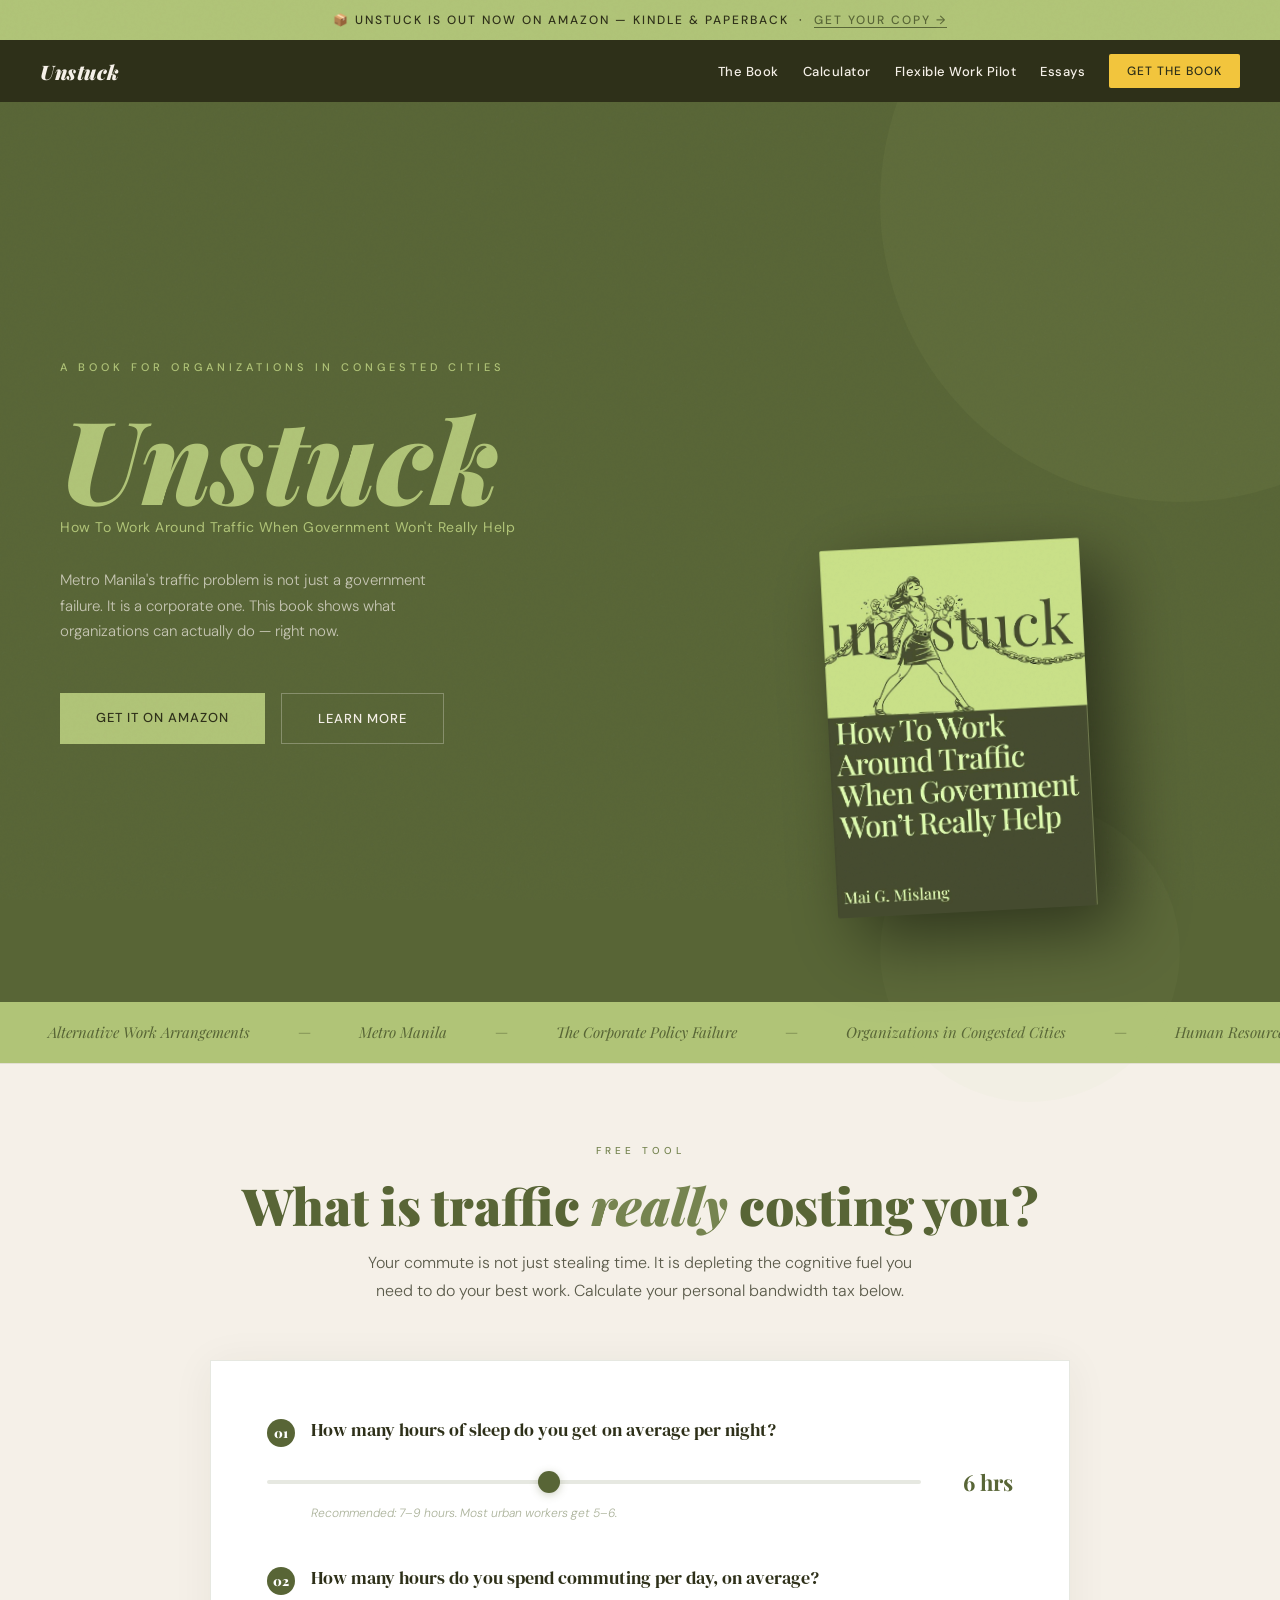
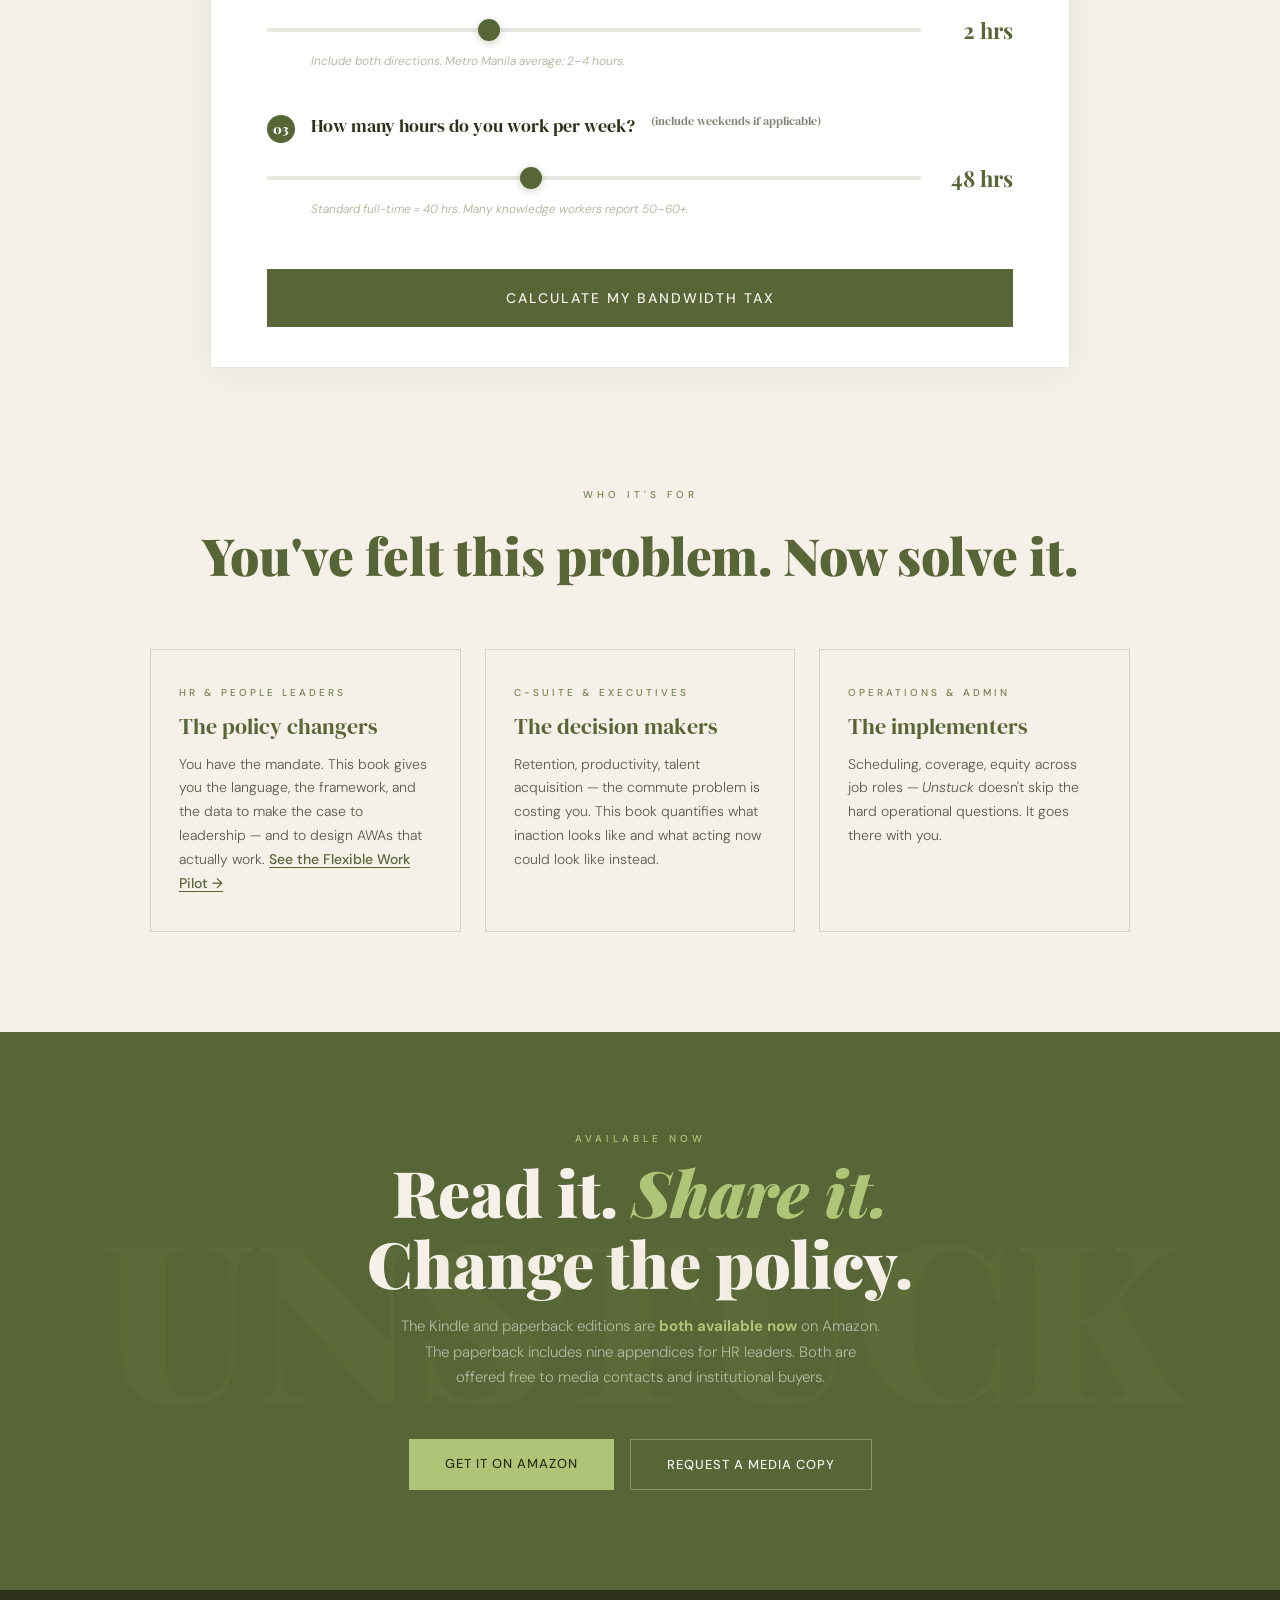
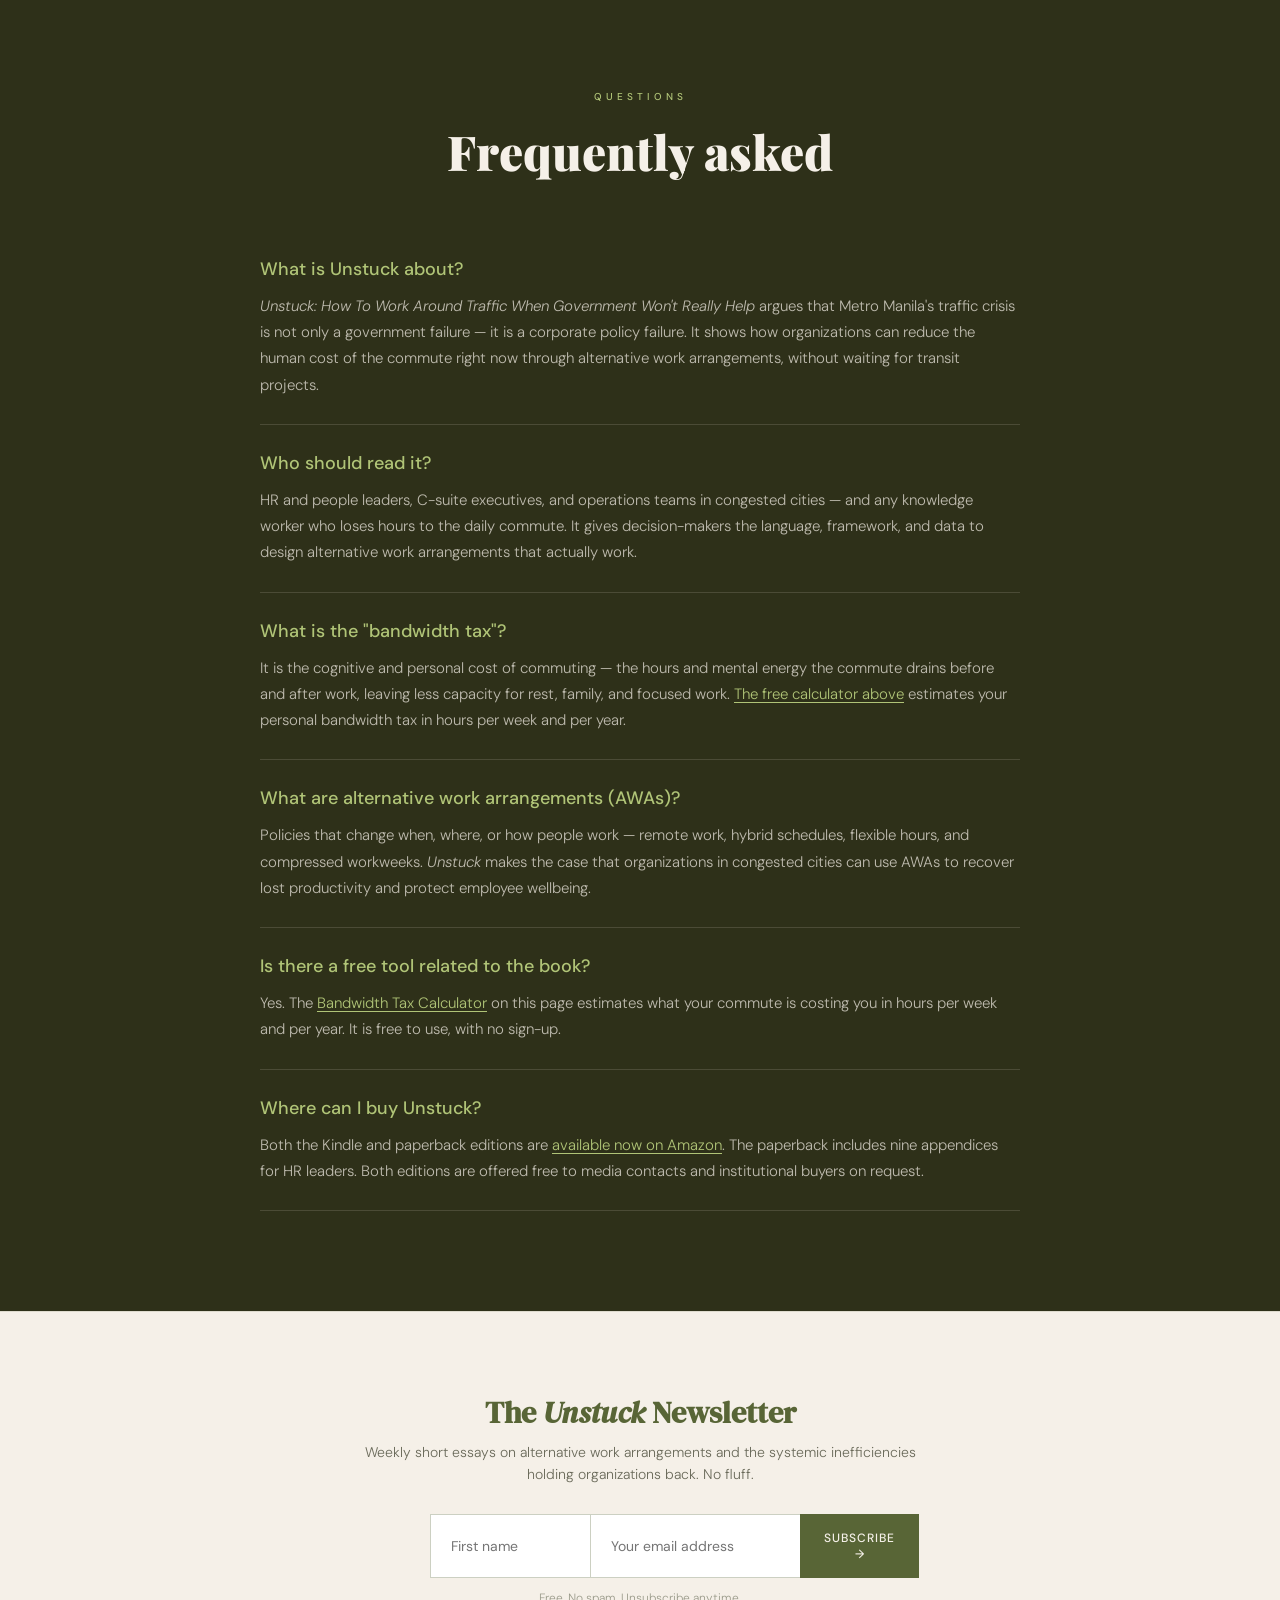
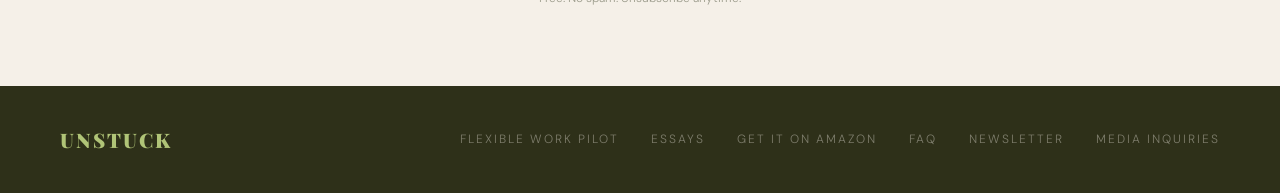
==== commit 6c684505: "Rename nav/footer link to "Flexible Work Pilot" Co-Authored-By: Claude Opus 4.8 <noreply@anthropic.c" ====
--- a/index.html
+++ b/index.html
@@ -192,7 +192,7 @@
   <div class="nav-links">
     <a href="index.html">The Book</a>
     <a href="#calculator">Calculator</a>
-    <a href="program.html">For Employers</a>
+    <a href="program.html">Flexible Work Pilot</a>
     <a href="essays/index.html">Essays</a>
     <a href="https://www.amazon.com/dp/B0GYHN6D1D" class="nav-cta" target="_blank" rel="noopener">Get the Book</a>
   </div>
@@ -409,7 +409,7 @@
 <footer>
   <div class="footer-logo">UNSTUCK</div>
   <nav class="footer-links">
-    <a href="program.html">For Employers</a>
+    <a href="program.html">Flexible Work Pilot</a>
     <a href="essays/index.html">Essays</a>
     <a href="https://www.amazon.com/dp/B0GYHN6D1D" target="_blank">Get it on Amazon</a>
     <a href="#faq">FAQ</a>
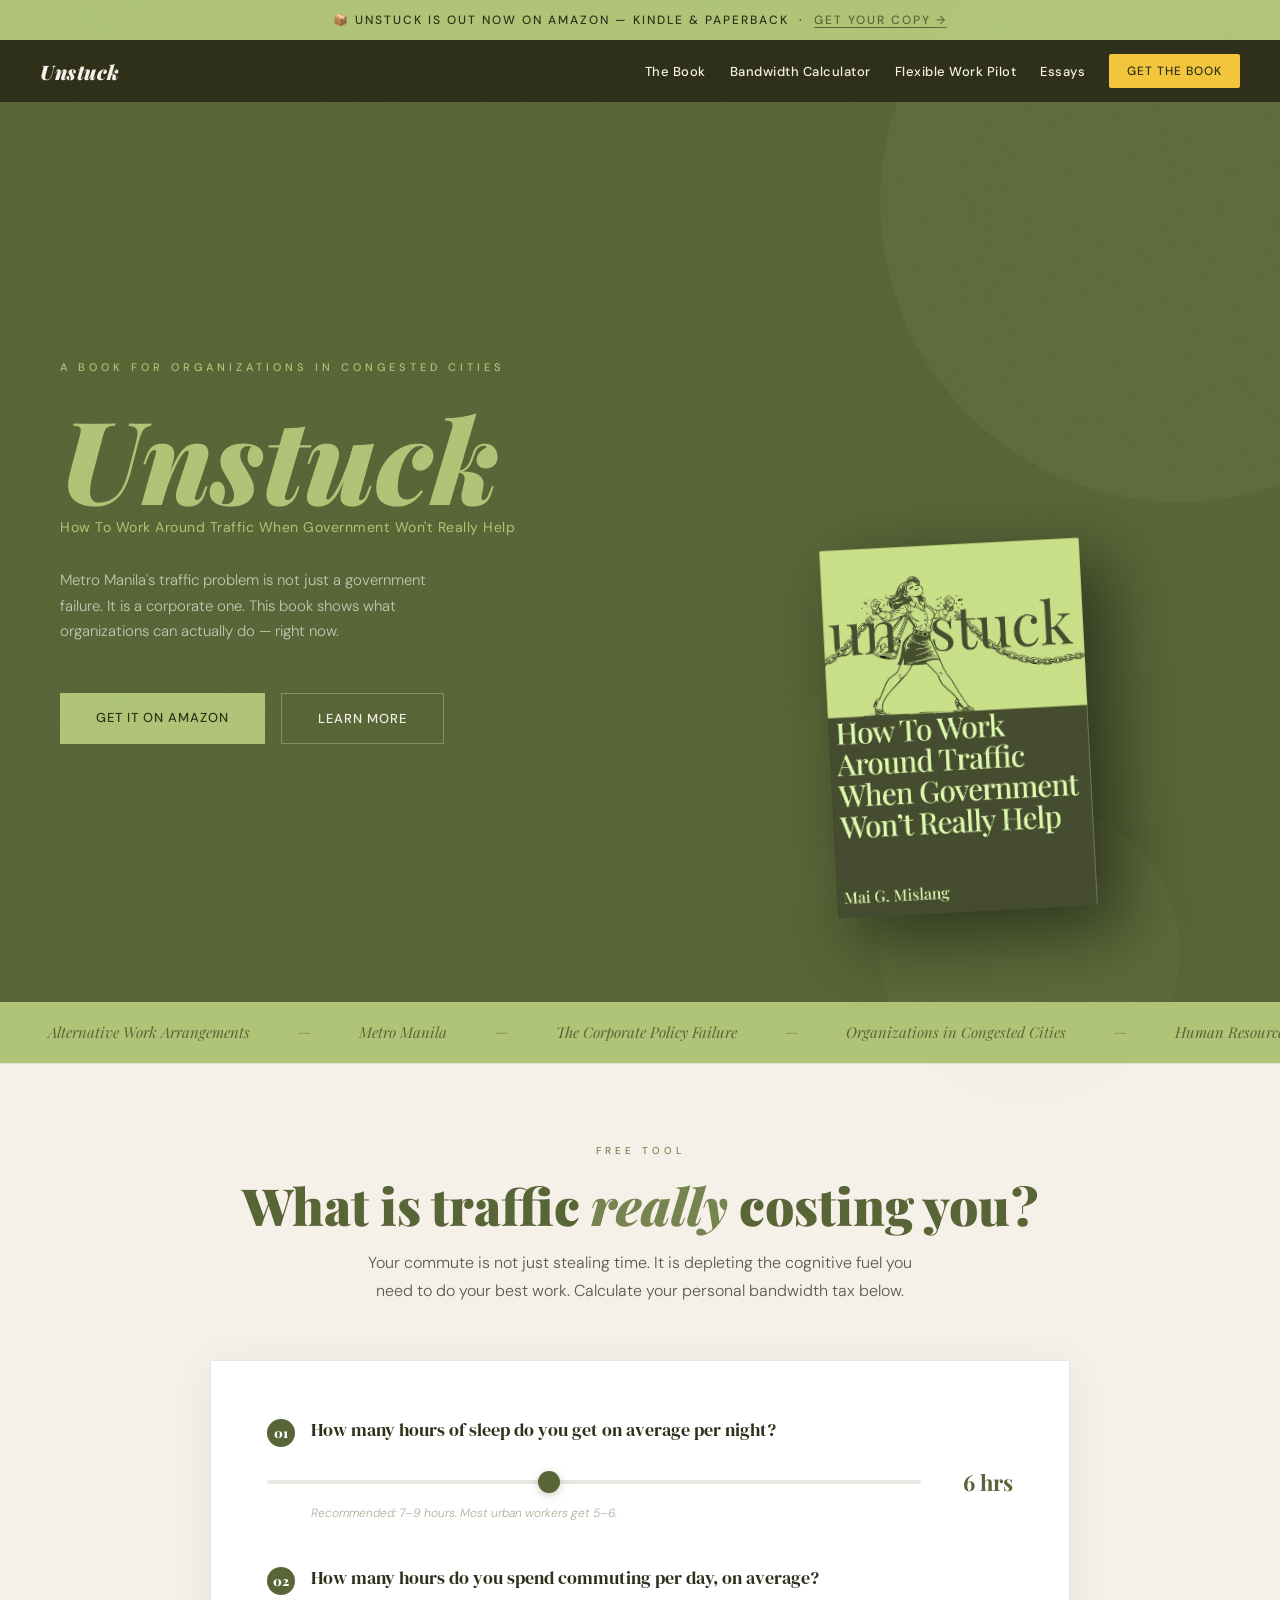
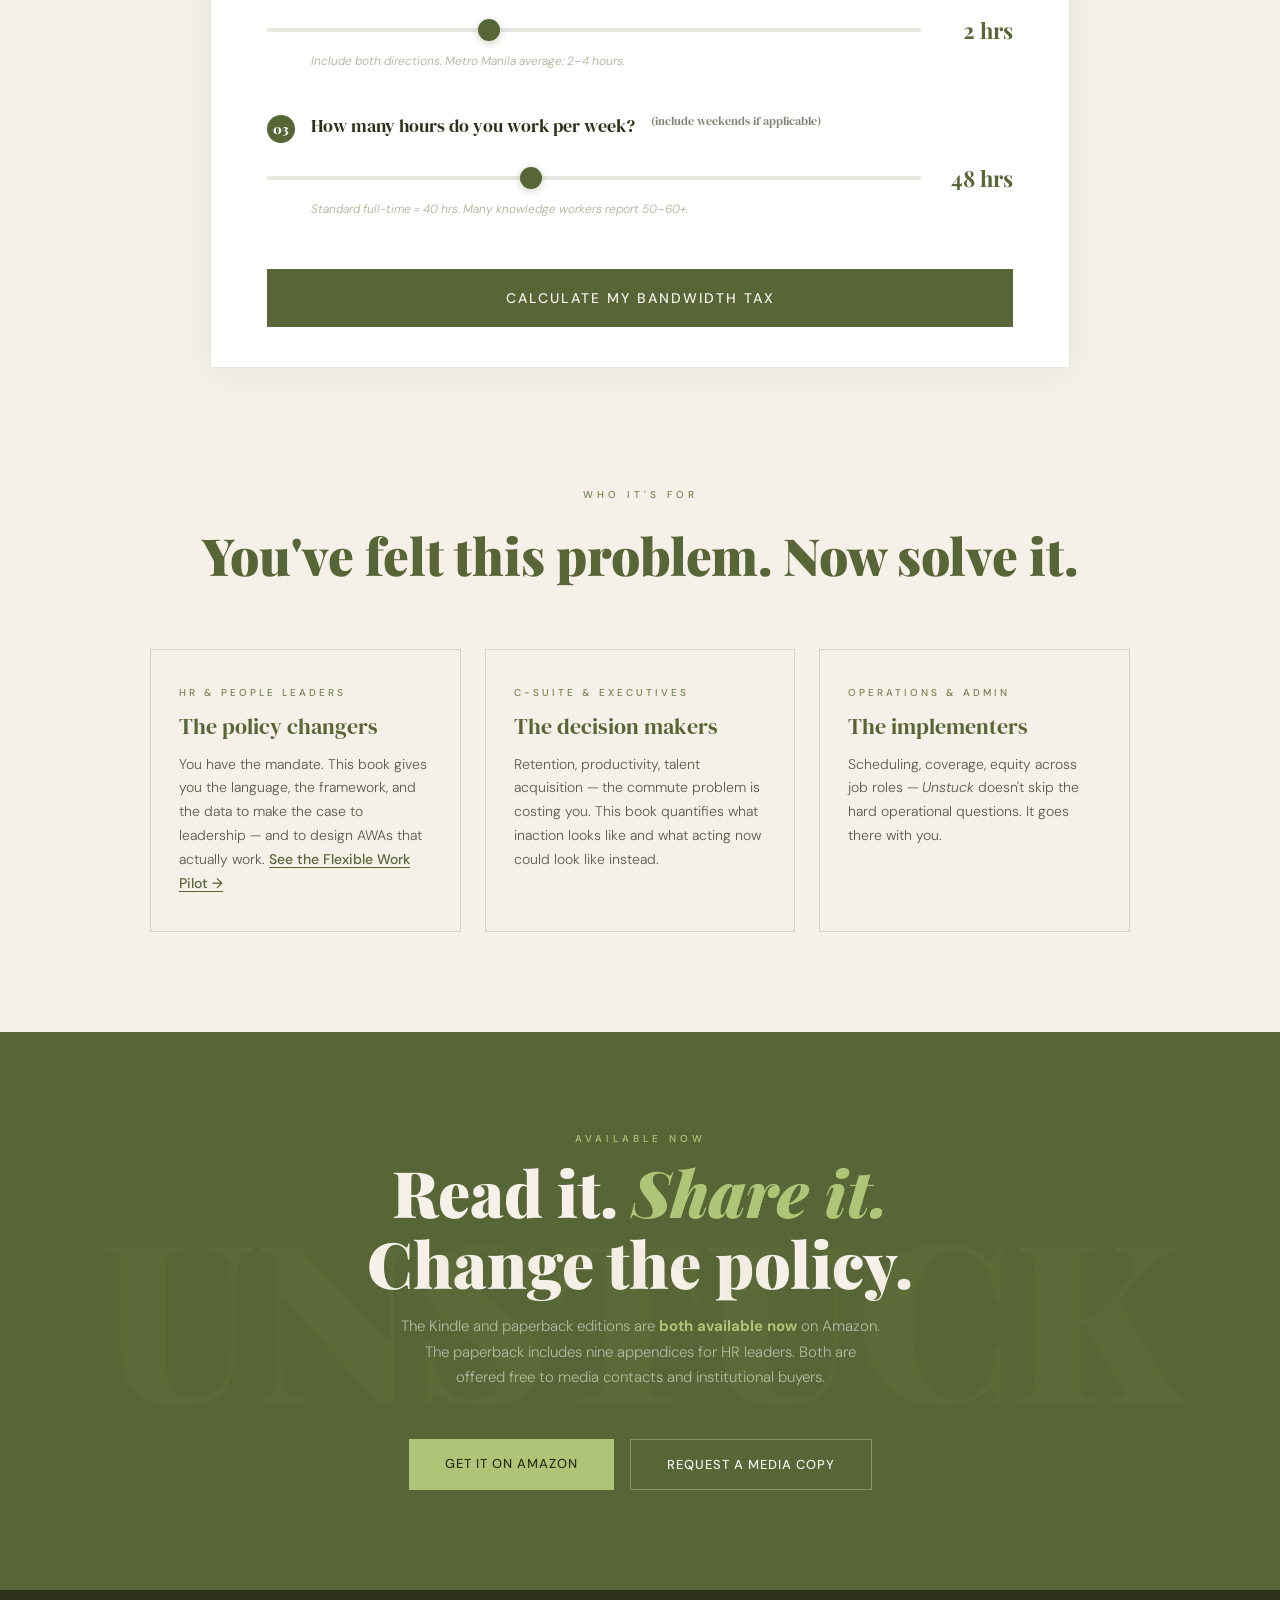
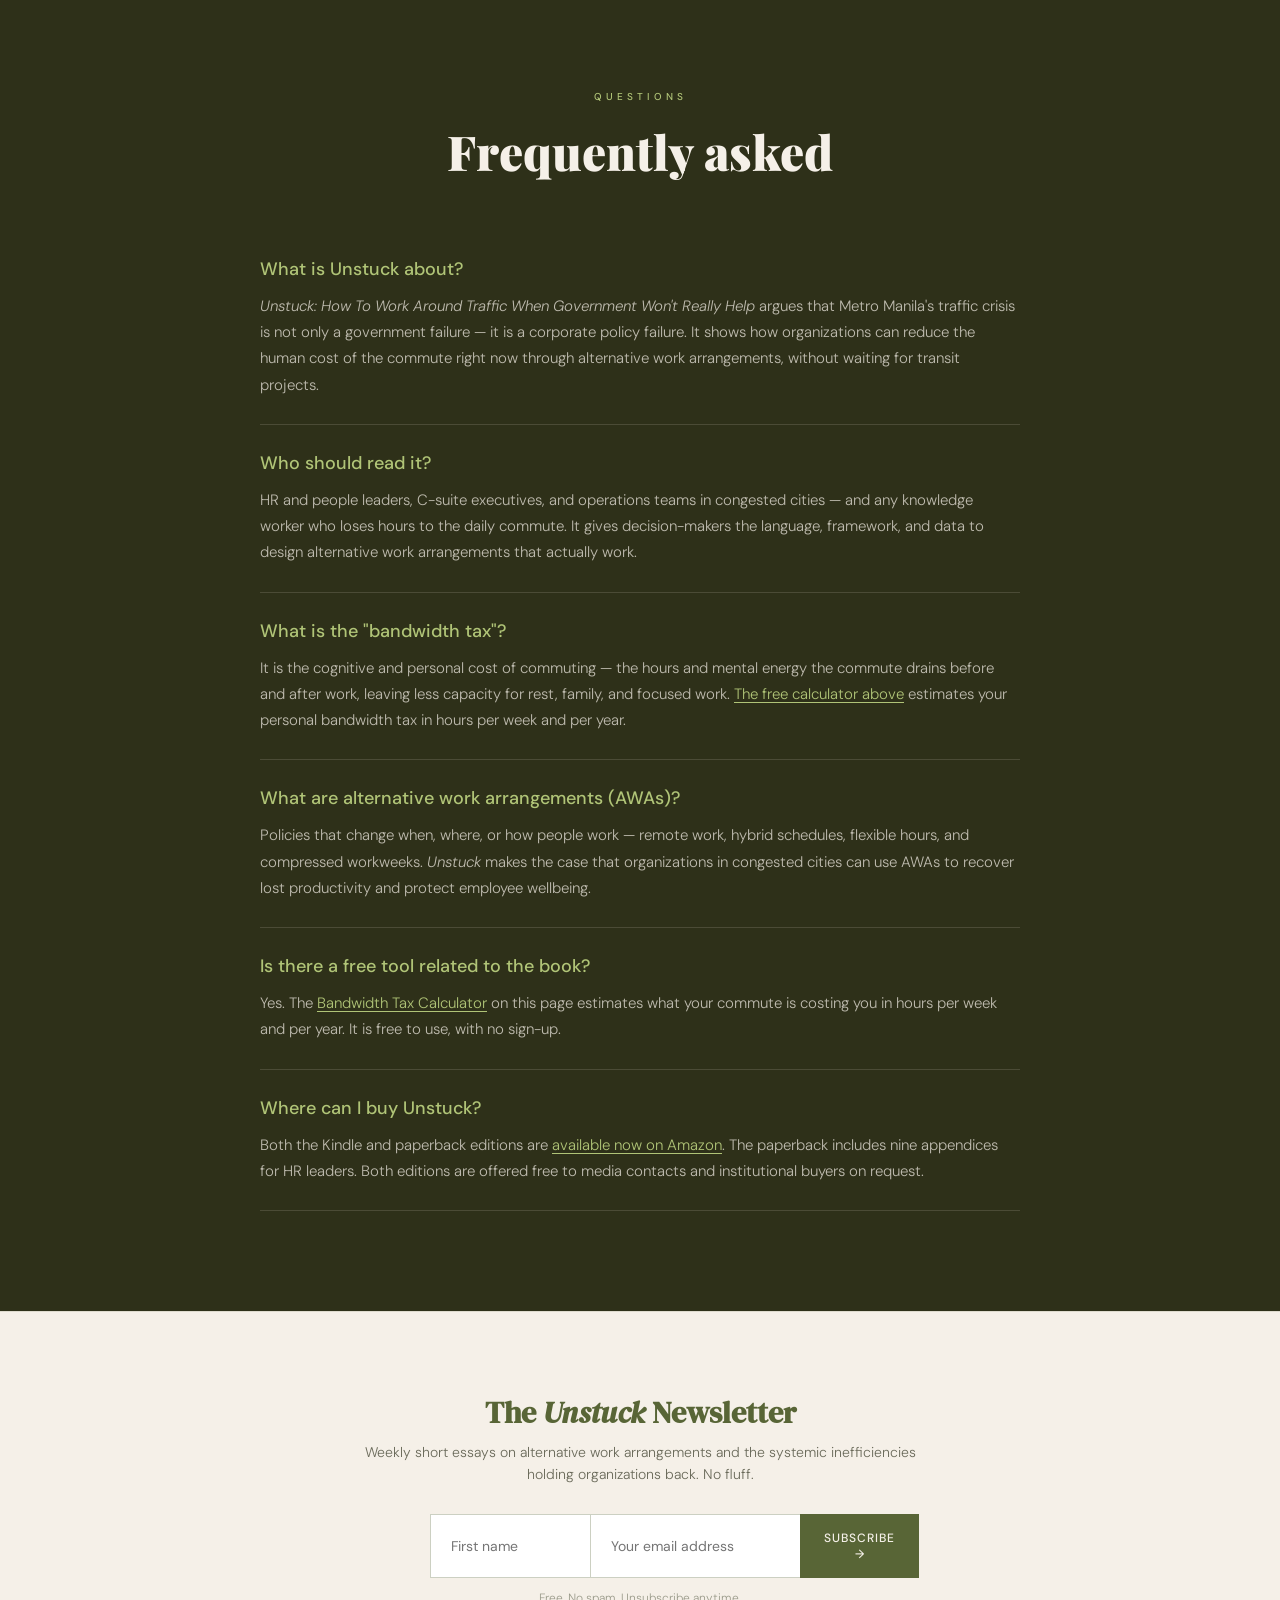
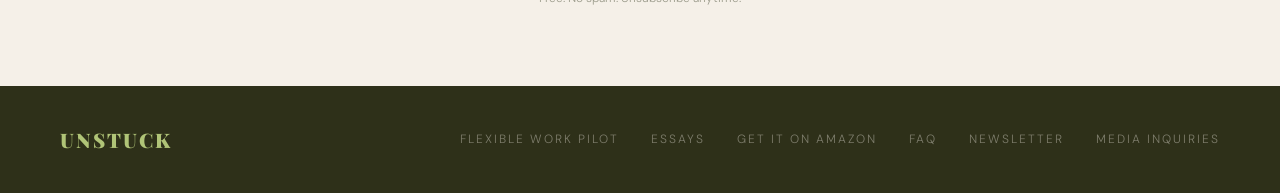
==== commit c5a28f76: "Rename nav "Calculator" to "Bandwidth Calculator" Co-Authored-By: Claude Opus 4.8 <noreply@anthropic" ====
--- a/index.html
+++ b/index.html
@@ -191,7 +191,7 @@
   <a href="index.html" class="nav-brand">Unstuck</a>
   <div class="nav-links">
     <a href="index.html">The Book</a>
-    <a href="#calculator">Calculator</a>
+    <a href="#calculator">Bandwidth Calculator</a>
     <a href="program.html">Flexible Work Pilot</a>
     <a href="essays/index.html">Essays</a>
     <a href="https://www.amazon.com/dp/B0GYHN6D1D" class="nav-cta" target="_blank" rel="noopener">Get the Book</a>
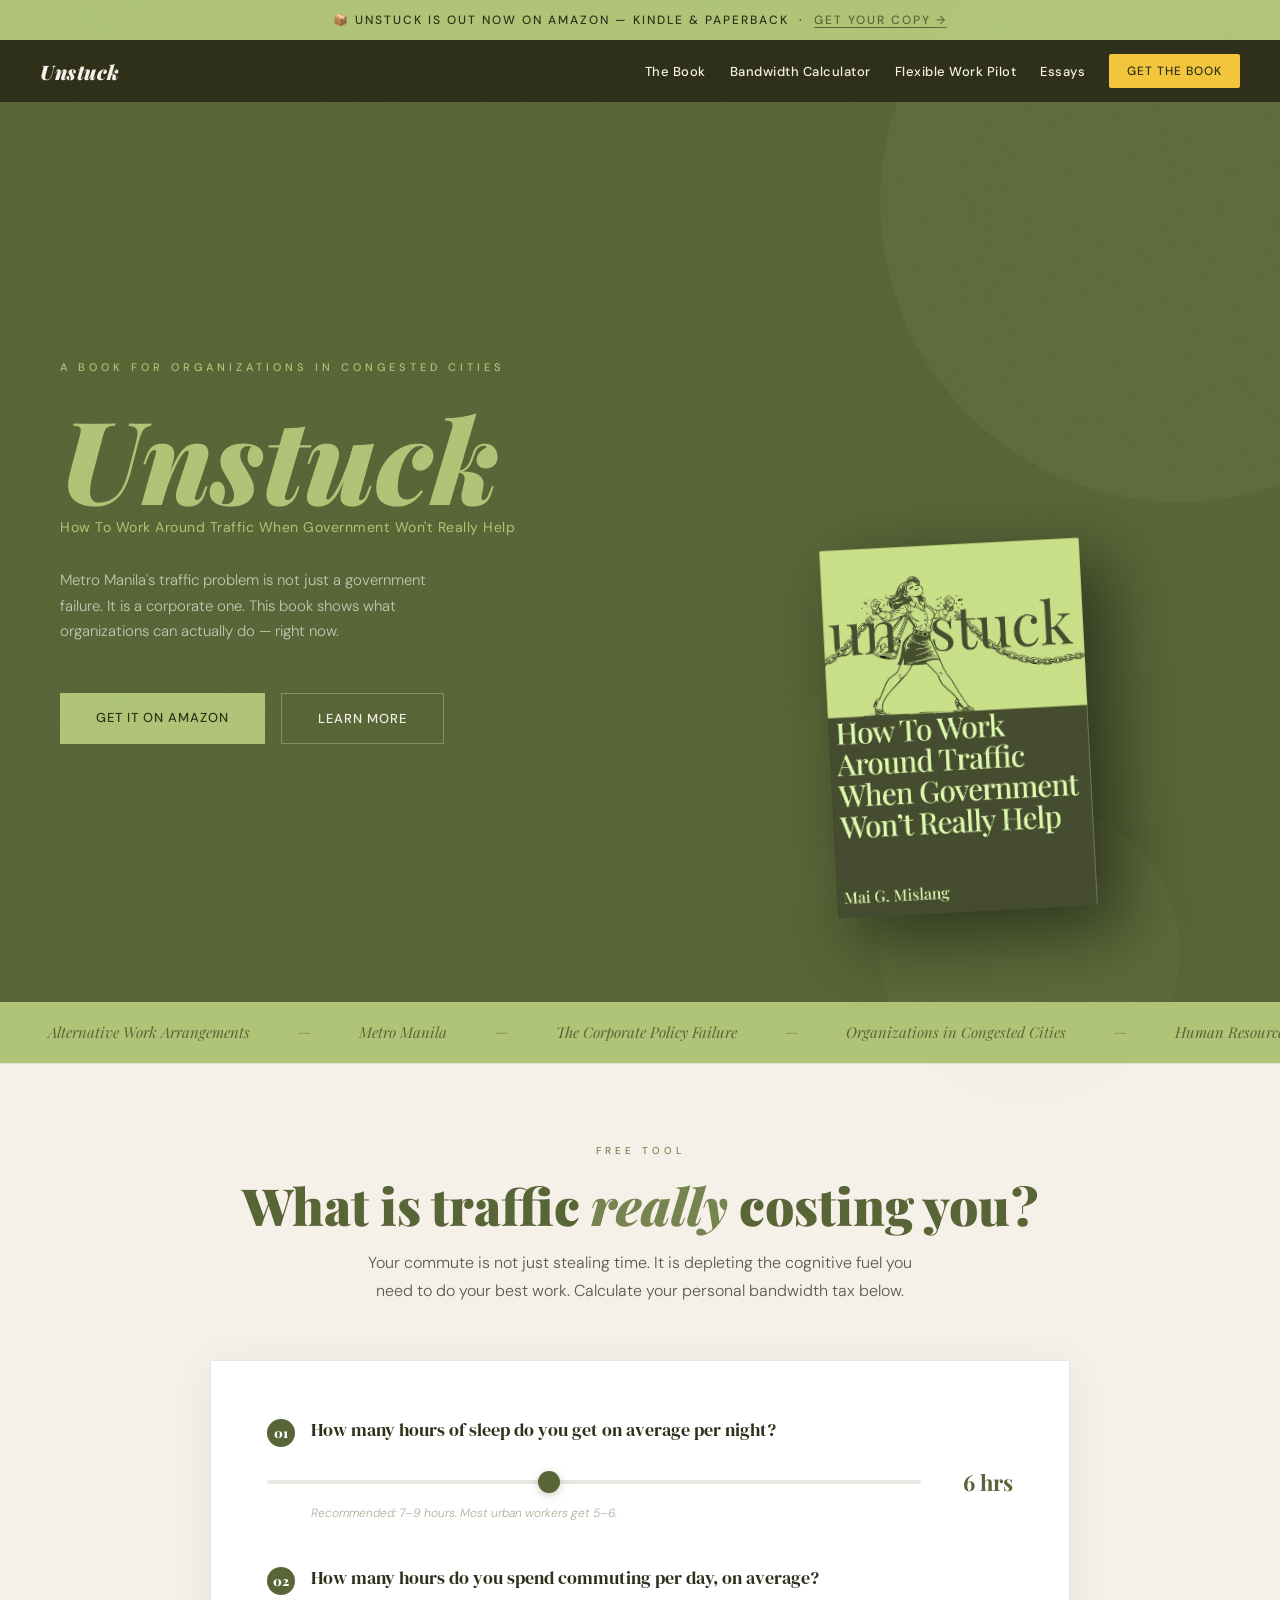
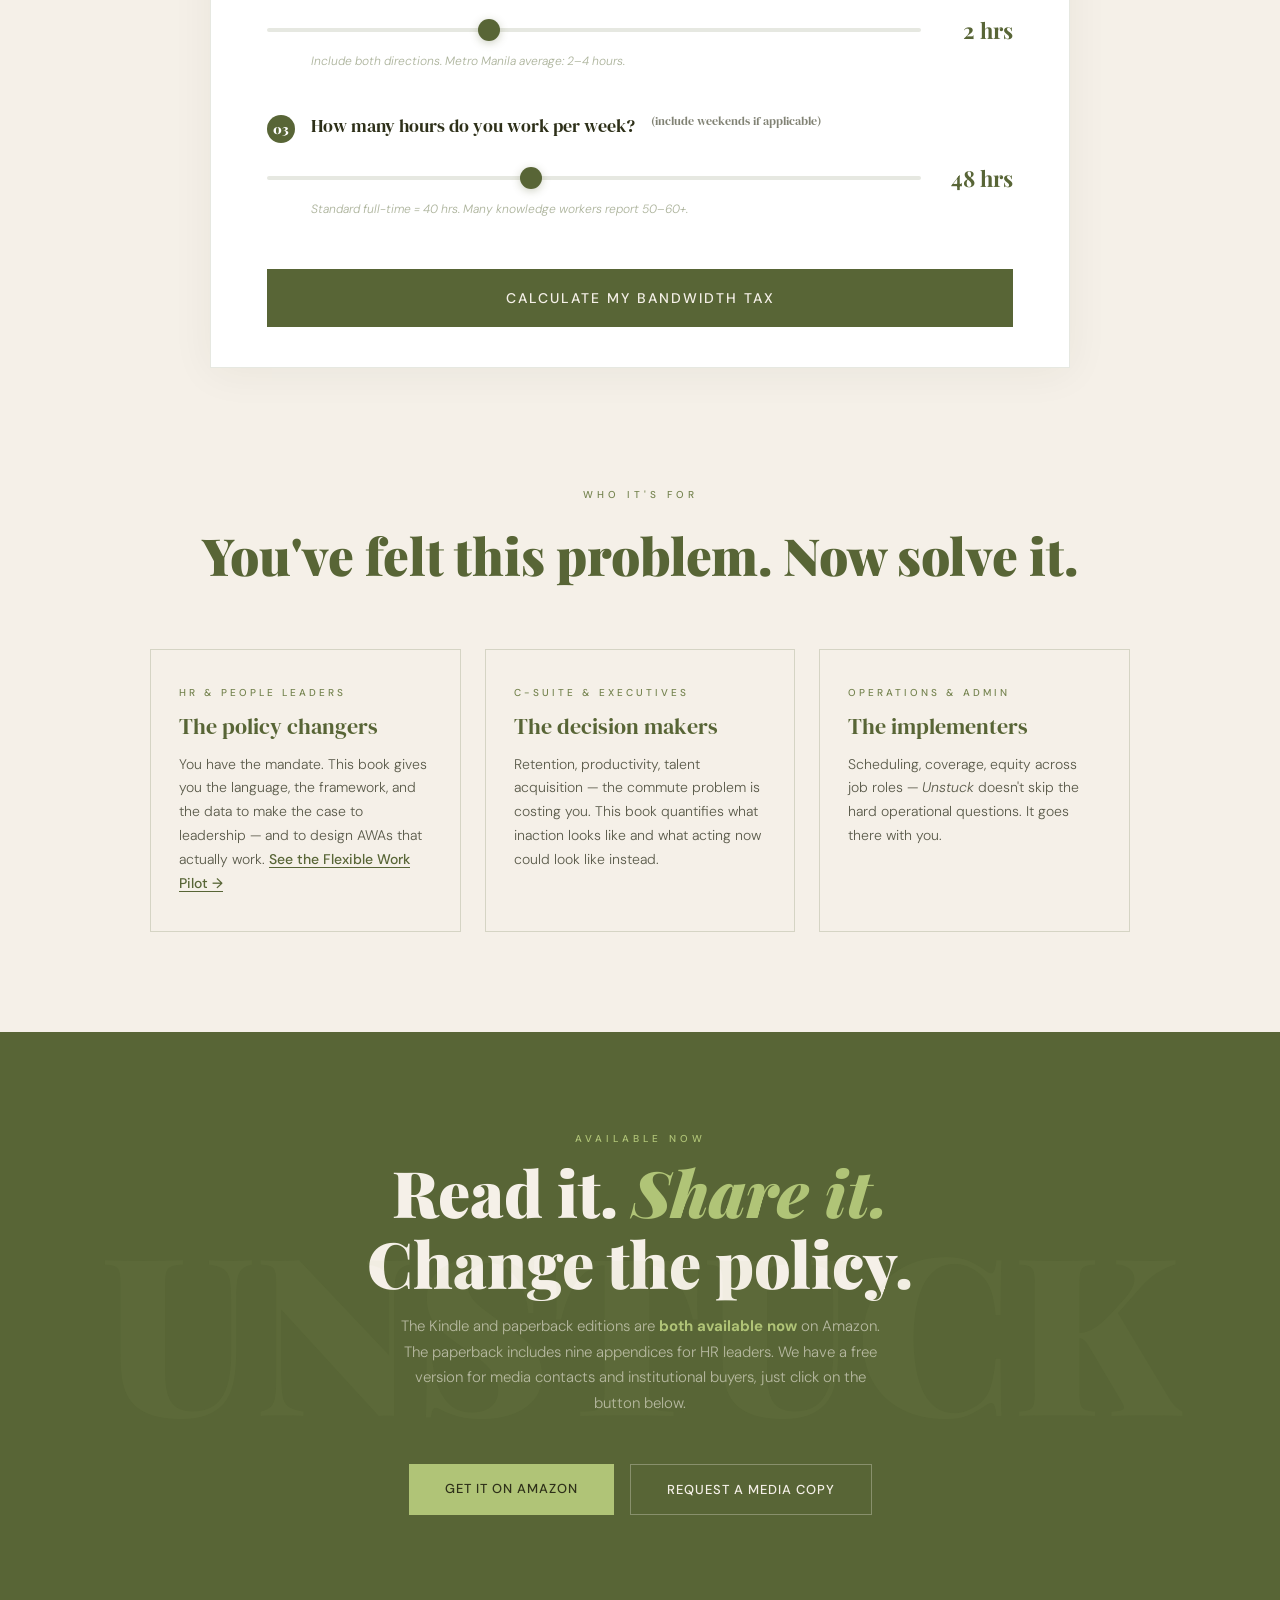
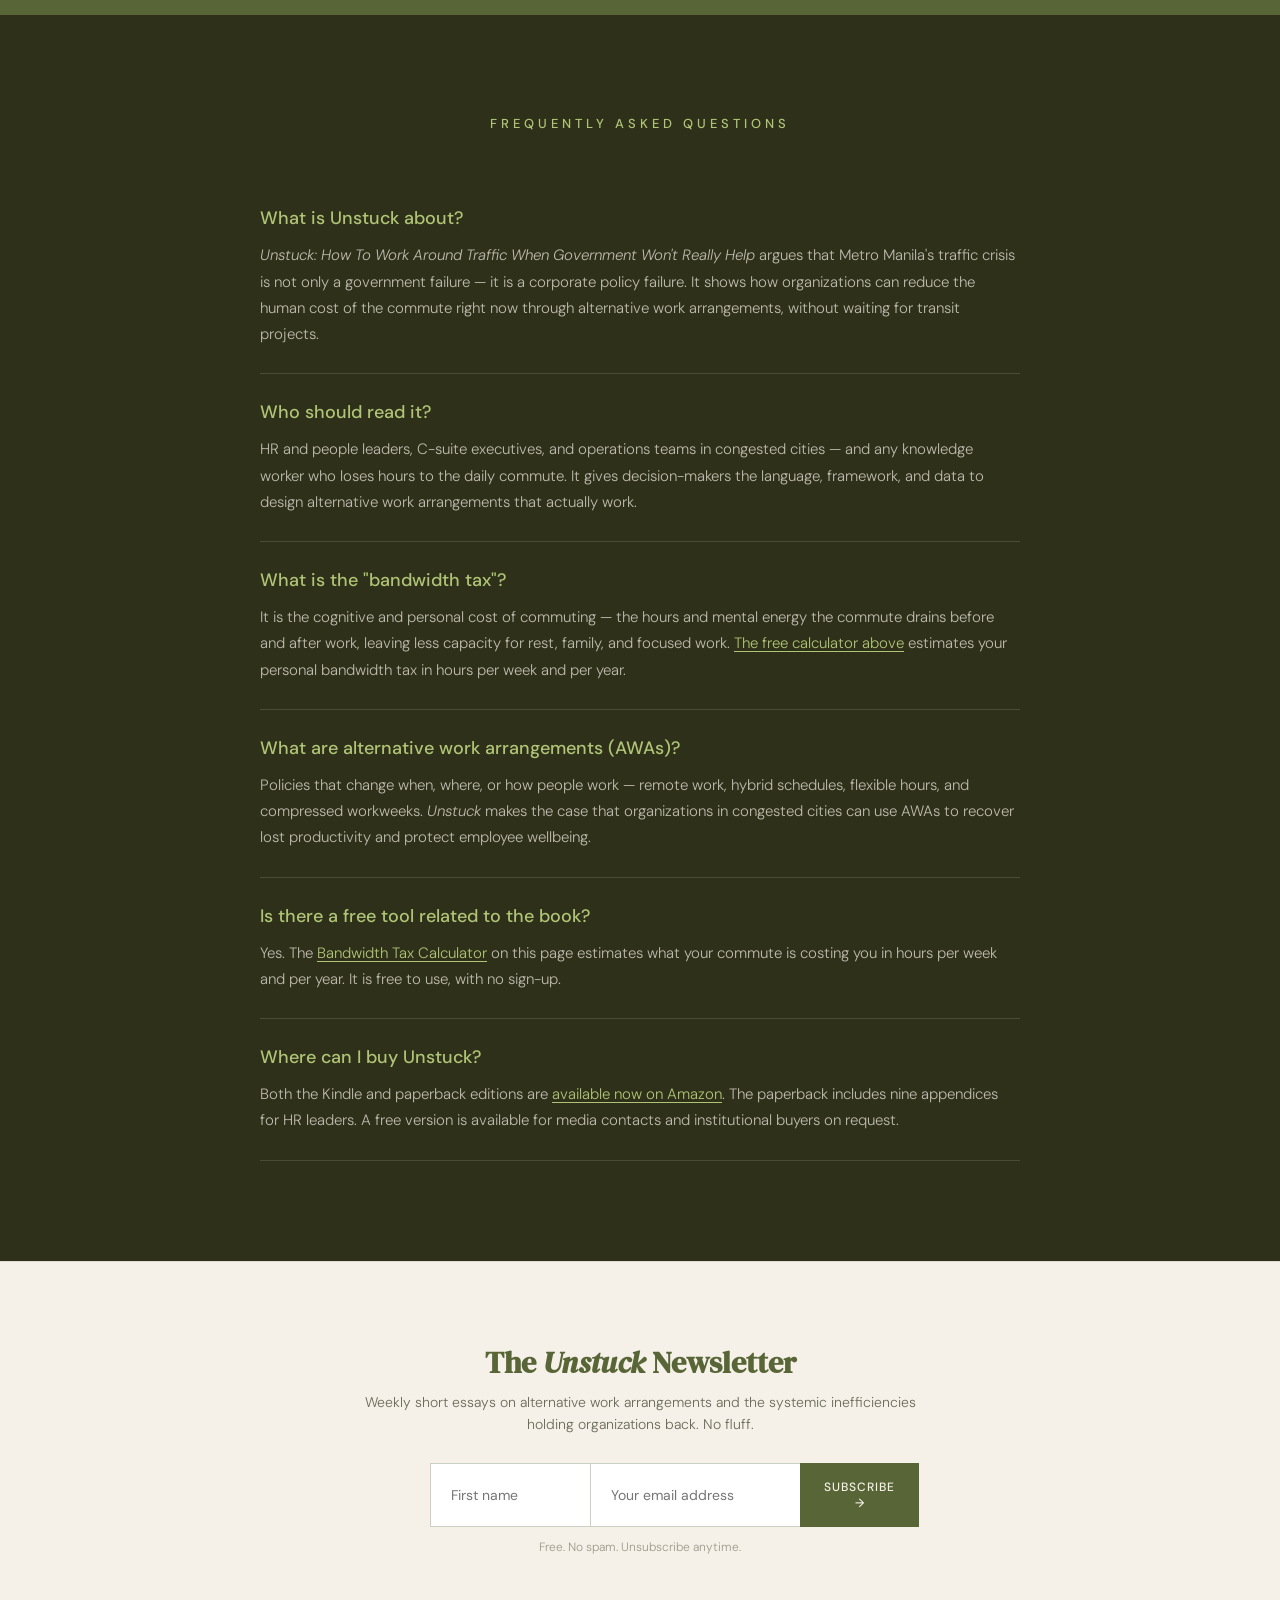
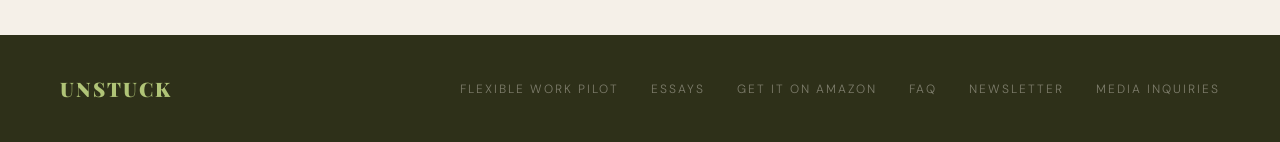
==== commit 7e86c849: "Homepage review edits: fix calculator logic, correct "free" copy, merge FAQ header - Rebuild Bandwid" ====
--- a/index.html
+++ b/index.html
@@ -121,7 +121,7 @@
       "name": "Where can I buy Unstuck?",
       "acceptedAnswer": {
         "@type": "Answer",
-        "text": "Both the Kindle and paperback editions are available now on Amazon. The paperback includes nine appendices for HR leaders. Both editions are offered free to media contacts and institutional buyers on request."
+        "text": "Both the Kindle and paperback editions are available now on Amazon. The paperback includes nine appendices for HR leaders. A free version is available for media contacts and institutional buyers on request."
       }
     }
   ]
@@ -344,7 +344,7 @@
 <section class="get-book" id="get-book">
   <p class="get-book-label">Available now</p>
   <h2 class="get-book-title">Read it. <em>Share it.</em> Change the policy.</h2>
-  <p class="get-book-sub">The Kindle and paperback editions are <strong style="color:var(--lime);">both available now</strong> on Amazon. The paperback includes nine appendices for HR leaders. Both are offered free to media contacts and institutional buyers.</p>
+  <p class="get-book-sub">The Kindle and paperback editions are <strong style="color:var(--lime);">both available now</strong> on Amazon. The paperback includes nine appendices for HR leaders. We have a free version for media contacts and institutional buyers, just click on the button below.</p>
   <div class="get-book-buttons">
     <a href="https://www.amazon.com/dp/B0GYHN6D1D" class="btn-primary" target="_blank">Get it on Amazon</a>
     <a href="mailto:hello@workaroundtraffic.com?subject=Media%20Copy%20Request%20—%20Unstuck" class="btn-secondary">Request a Media Copy</a>
@@ -354,8 +354,7 @@
 <!-- FAQ -->
 <section class="faq" id="faq">
   <div class="faq-inner reveal">
-    <p class="faq-label">Questions</p>
-    <h2 class="faq-title">Frequently asked</h2>
+    <h2 class="faq-label" style="font-size:13px;margin-bottom:48px;">Frequently Asked Questions</h2>
 
     <div class="faq-item">
       <div class="faq-q">What is Unstuck about?</div>
@@ -384,7 +383,7 @@
 
     <div class="faq-item">
       <div class="faq-q">Where can I buy Unstuck?</div>
-      <div class="faq-a">Both the Kindle and paperback editions are <a href="https://www.amazon.com/dp/B0GYHN6D1D" target="_blank" rel="noopener">available now on Amazon</a>. The paperback includes nine appendices for HR leaders. Both editions are offered free to media contacts and institutional buyers on request.</div>
+      <div class="faq-a">Both the Kindle and paperback editions are <a href="https://www.amazon.com/dp/B0GYHN6D1D" target="_blank" rel="noopener">available now on Amazon</a>. The paperback includes nine appendices for HR leaders. A free version is available for media contacts and institutional buyers on request.</div>
     </div>
   </div>
 </section>
@@ -455,42 +454,45 @@
     const commute = parseFloat(sliders.commute.value);
     const work = parseFloat(sliders.work.value);
 
-    const WEEK = 168;
-    const sleepWeek = sleep * 7;
-    // Commute on workdays (5 days), unless work > 40hrs suggesting weekend work — scale slightly
-    const workdays = work > 40 ? Math.min(6, 5 + Math.round((work - 40) / 8)) : 5;
+    const SLEEP_TARGET = 7;   // healthy minimum sleep per night (hours)
+    const WORK_TARGET = 40;   // healthy maximum work per week (hours)
+
+    // Commute lands on workdays (5), with a little weekend creep when hours run high
+    const workdays = work > WORK_TARGET ? Math.min(6, 5 + Math.round((work - WORK_TARGET) / 8)) : 5;
     const commuteWeek = commute * workdays;
-    const remaining = WEEK - sleepWeek - commuteWeek - work;
-
-    // Baseline: 35hrs free time/week = healthy (5hrs/day for meals, self-care, life)
-    // Deficit < 21hrs | Getting By 21–35 | Reserves > 35
-    const HEALTHY = 35;
-    const CRITICAL = 21;
+    const commuteYearly = Math.round(commuteWeek * 52);
+
+    // Deficits measured against the healthy baseline (7h sleep, 40h work)
+    const sleepDebtWk = Math.max(0, SLEEP_TARGET - sleep) * 7;  // lost sleep per week
+    const overworkWk  = Math.max(0, work - WORK_TARGET);        // hours over 40 per week
+    const totalTax = sleepDebtWk + overworkWk + commuteWeek;
+    const inDeficit = (sleep < SLEEP_TARGET) || (work > WORK_TARGET);
 
     let status, color, gaugeColor, gaugeWidth, message;
-
-    const commuteTax = commuteWeek;
-    const commuteDays = Math.round(commuteTax / commute);
-    const commuteYearly = Math.round(commuteTax * 52);
-
-    if (remaining < CRITICAL) {
-      status = "You are running on empty.";
+    const hrs = (n) => (Math.round(n) === 1 ? '1 hour' : Math.round(n) + ' hours');
+    const commuteLine = `the commute takes <strong>${Math.round(commuteWeek)} hours a week — ${Math.round(commuteYearly).toLocaleString()} hours a year</strong>`;
+
+    if (inDeficit) {
+      status = "You are running a deficit.";
       color = "#c0392b";
       gaugeColor = "linear-gradient(to right, #e74c3c, #c0392b)";
-      gaugeWidth = Math.max(5, Math.round((remaining / HEALTHY) * 33));
-      message = `<strong>This is not sustainable — and it is not your fault.</strong> After sleep, commuting, and work, you have roughly <strong>${Math.round(remaining)} hours</strong> left each week for everything else: meals, family, rest, thinking, being human. That is less than <strong>3 hours a day</strong>. You are not underperforming. You are overtaxed. The commute alone is consuming <strong>${Math.round(commuteWeek)} hours a week</strong> — that is <strong>${Math.round(commuteYearly)} hours a year</strong>, time that no transit project will give back anytime soon. <em>Unstuck</em> was written for exactly this situation. The fix does not start with government. It starts with the policy decisions your organization makes right now.`;
-    } else if (remaining <= HEALTHY) {
-      status = "You are getting by — but barely.";
+      gaugeWidth = Math.max(6, 32 - Math.round(totalTax / 2));
+      const causes = [];
+      if (sleepDebtWk > 0) causes.push(`sleeping only <strong>${sleep} hours</strong> a night — <strong>${hrs(sleepDebtWk)}</strong> of lost sleep every week`);
+      if (overworkWk > 0) causes.push(`working <strong>${Math.round(work)} hours</strong> a week — <strong>${hrs(overworkWk)}</strong> beyond a healthy 40`);
+      message = `<strong>You are running a deficit — and it is not a willpower problem.</strong> A sustainable week starts with about 7 hours of sleep a night and 40 hours of work. You are ${causes.join(', and ')}. On top of that, ${commuteLine} — time no transit project will give back soon. You are not underperforming; you are overtaxed. <em>Unstuck</em> was written for exactly this. The fix does not start with government. It starts with the policy decisions your organization makes right now.`;
+    } else if (commuteWeek >= 10) {
+      status = "You are getting by — but the commute is the threat.";
       color = "#e67e22";
       gaugeColor = "linear-gradient(to right, #f39c12, #e67e22)";
-      gaugeWidth = Math.round(33 + ((remaining - CRITICAL) / (HEALTHY - CRITICAL)) * 34);
-      message = `<strong>You are functional — but fragile.</strong> You have about <strong>${Math.round(remaining)} hours</strong> of free time each week, which sounds like enough until you account for groceries, rest, relationships, and the basic admin of being alive. Your commute is taxing you <strong>${Math.round(commuteWeek)} hours every week</strong> — <strong>${Math.round(commuteYearly)} hours a year</strong>. You have not hit a wall yet, but you are close enough to feel it on Friday afternoons. Many people in this zone mistake exhaustion for personal weakness. It is not. It is a systems problem. <em>Unstuck</em> makes the case that your organization has the power — and the responsibility — to change this.`;
+      gaugeWidth = Math.max(40, Math.min(66, 70 - Math.round(commuteWeek)));
+      message = `<strong>Your sleep and hours sit in a healthy range — that is the hard part done.</strong> But ${commuteLine} of the time you need to recover and do your best work. That margin is thinner than it feels, and it is the first thing to collapse on a bad week. <em>Unstuck</em> makes the case that your organization can give those hours back.`;
     } else {
-      status = "You have bandwidth reserves.";
+      status = "You have real bandwidth reserves.";
       color = "#586536";
       gaugeColor = "linear-gradient(to right, #B0C477, #586536)";
-      gaugeWidth = Math.min(100, Math.round(67 + ((remaining - HEALTHY) / HEALTHY) * 33));
-      message = `<strong>You are one of the fortunate ones — hold onto this.</strong> With <strong>${Math.round(remaining)} hours</strong> of free time each week, you have enough room to think, recover, and do work that actually matters. But your commute is still costing you <strong>${Math.round(commuteWeek)} hours a week</strong> — <strong>${Math.round(commuteYearly)} hours a year</strong>. For many of the people you work with, or manage, the numbers look very different. <em>Unstuck</em> is less about your own survival and more about what you can do — as a leader, a colleague, a policy-maker — for everyone around you who is running on empty.`;
+      gaugeWidth = Math.max(72, Math.min(100, 100 - Math.round(commuteWeek)));
+      message = `<strong>You have real bandwidth reserves — hold onto this.</strong> You sleep enough, your hours are sane, and your commute is light. That combination is rare. Even so, ${commuteLine}, and for many of the people you work with or manage the numbers look far worse. <em>Unstuck</em> is less about your own survival and more about what you can do for everyone around you who is running on empty.`;
     }
 
     // Render result
@@ -500,8 +502,12 @@
 
     document.getElementById('result-numbers').innerHTML = `
       <div class="result-stat">
-        <span class="result-stat-num">${Math.round(remaining)}</span>
-        <span class="result-stat-label">Free hrs/week</span>
+        <span class="result-stat-num">${Math.round(sleepDebtWk)}</span>
+        <span class="result-stat-label">Sleep debt hrs/week</span>
+      </div>
+      <div class="result-stat">
+        <span class="result-stat-num">${Math.round(overworkWk)}</span>
+        <span class="result-stat-label">Overwork hrs/week</span>
       </div>
       <div class="result-stat">
         <span class="result-stat-num">${Math.round(commuteWeek)}</span>
@@ -511,10 +517,6 @@
         <span class="result-stat-num" style="font-size:24px">${Math.round(commuteYearly).toLocaleString()}</span>
         <span class="result-stat-label">Commute hrs/year</span>
       </div>
-      <div class="result-stat">
-        <span class="result-stat-num">${Math.round(remaining / 7 * 10) / 10}</span>
-        <span class="result-stat-label">Free hrs/day</span>
-      </div>
     `;
 
     document.getElementById('result-message').innerHTML = message;
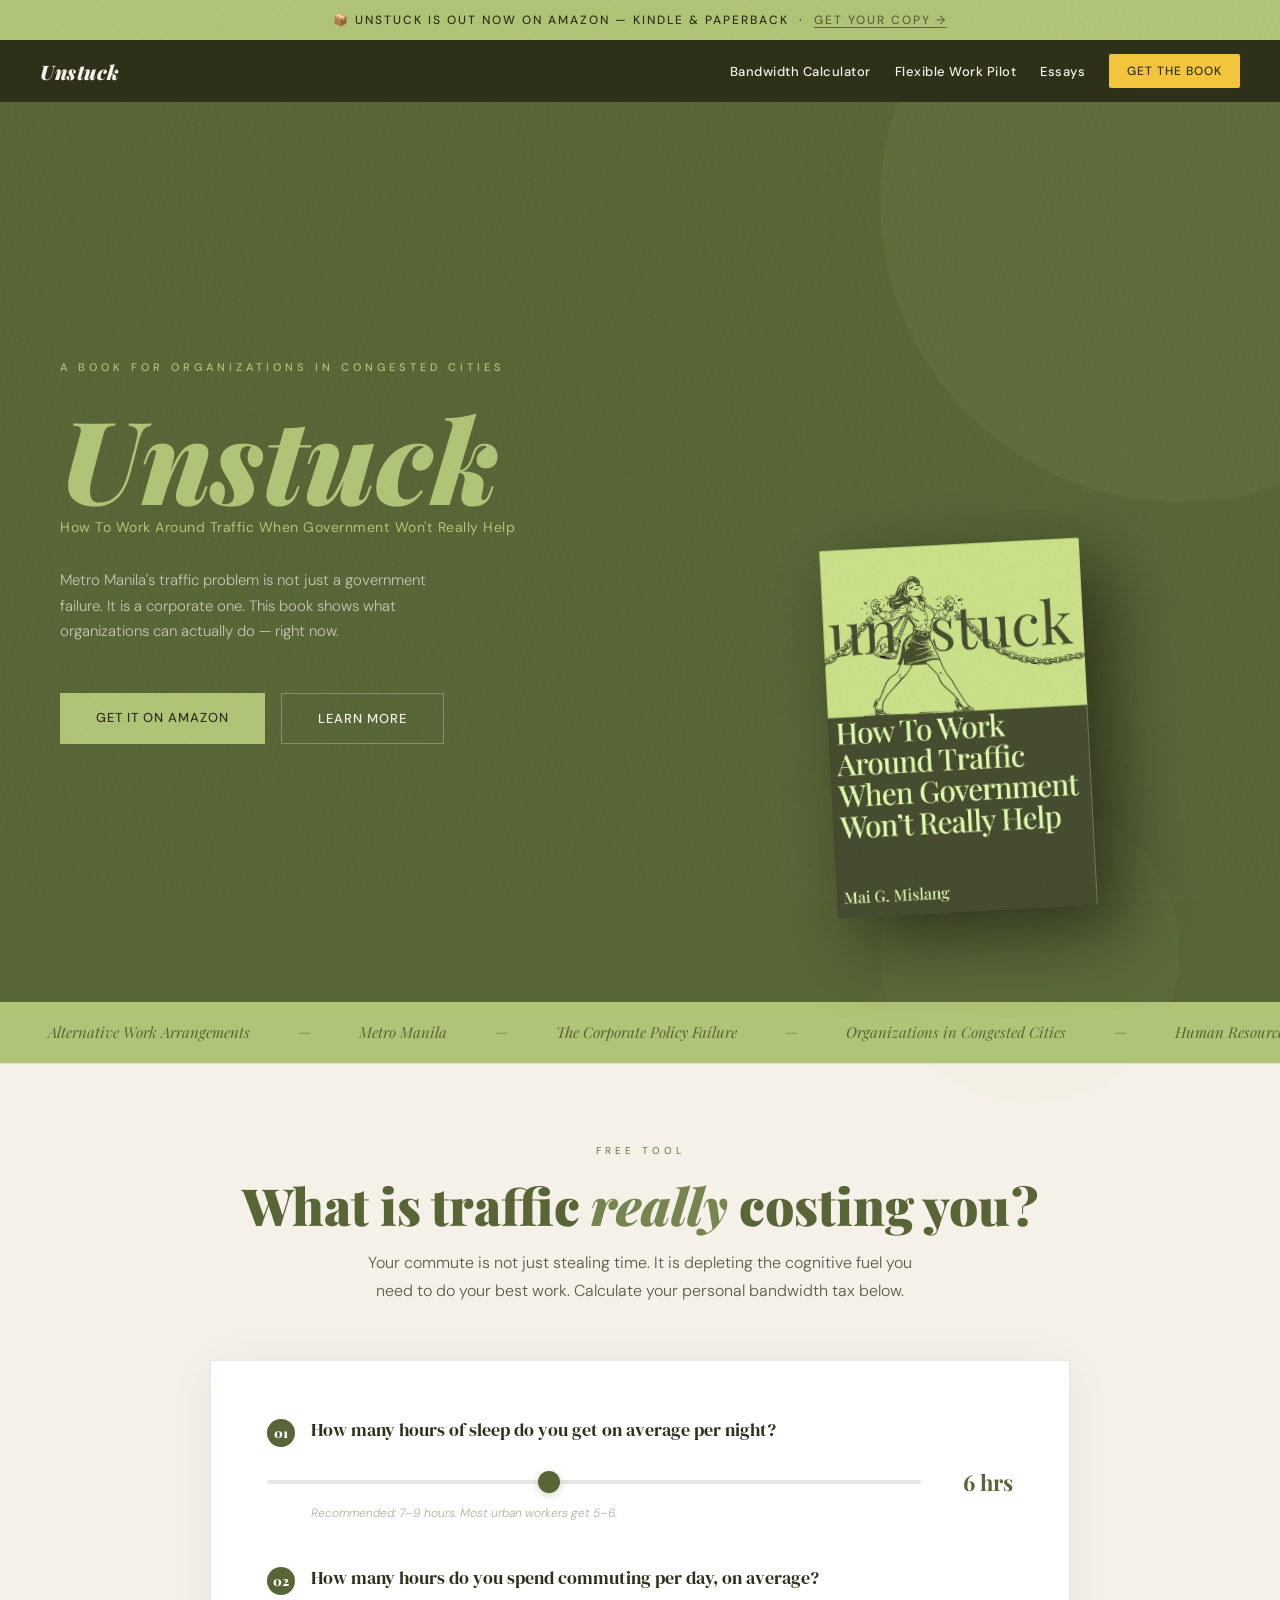
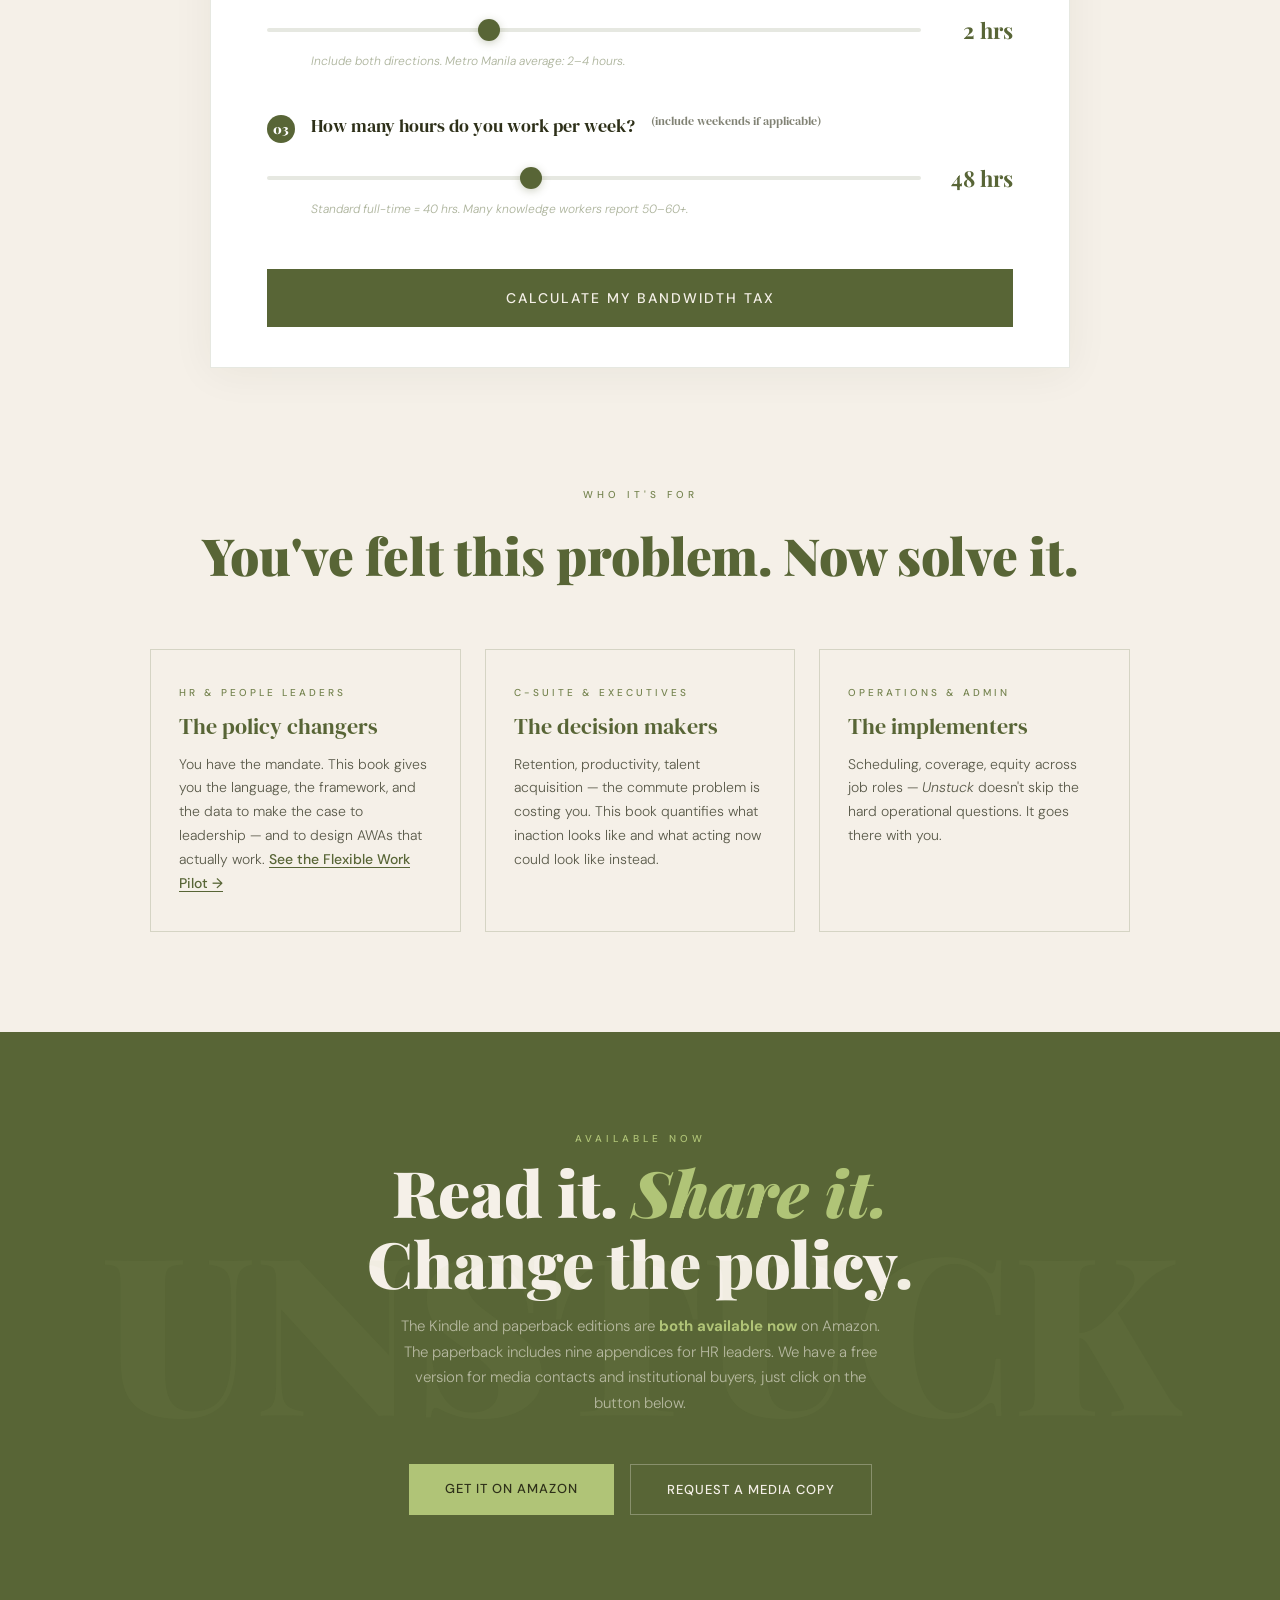
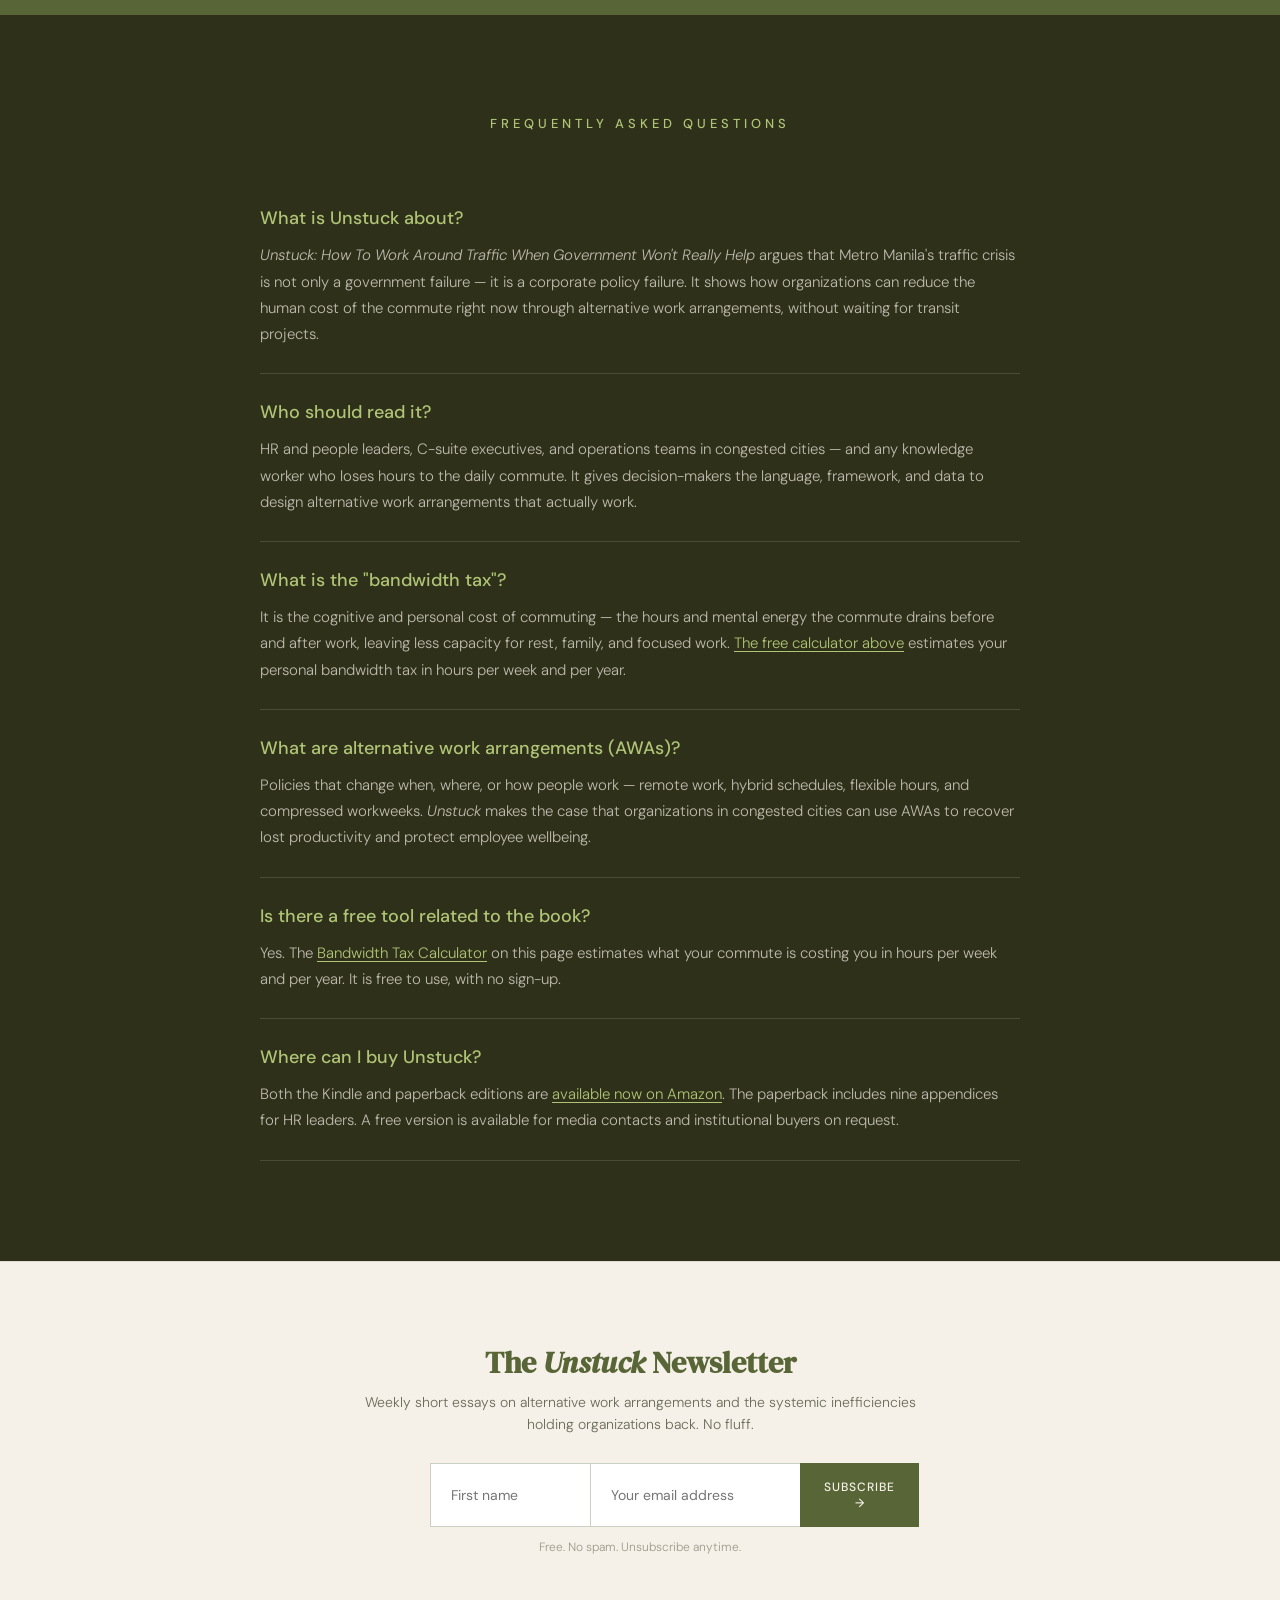
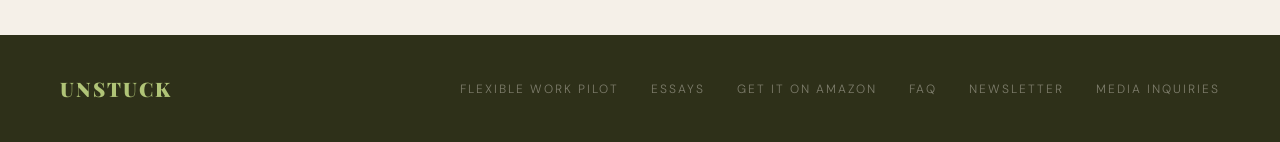
==== commit cb6554a6: "Remove redundant 'The Book' link from nav" ====
--- a/index.html
+++ b/index.html
@@ -190,7 +190,6 @@
 <nav class="site-nav">
   <a href="index.html" class="nav-brand">Unstuck</a>
   <div class="nav-links">
-    <a href="index.html">The Book</a>
     <a href="#calculator">Bandwidth Calculator</a>
     <a href="program.html">Flexible Work Pilot</a>
     <a href="essays/index.html">Essays</a>
@@ -454,45 +453,50 @@
     const commute = parseFloat(sliders.commute.value);
     const work = parseFloat(sliders.work.value);
 
-    const SLEEP_TARGET = 7;   // healthy minimum sleep per night (hours)
-    const WORK_TARGET = 40;   // healthy maximum work per week (hours)
-
-    // Commute lands on workdays (5), with a little weekend creep when hours run high
-    const workdays = work > WORK_TARGET ? Math.min(6, 5 + Math.round((work - WORK_TARGET) / 8)) : 5;
-    const commuteWeek = commute * workdays;
-    const commuteYearly = Math.round(commuteWeek * 52);
-
-    // Deficits measured against the healthy baseline (7h sleep, 40h work)
-    const sleepDebtWk = Math.max(0, SLEEP_TARGET - sleep) * 7;  // lost sleep per week
-    const overworkWk  = Math.max(0, work - WORK_TARGET);        // hours over 40 per week
-    const totalTax = sleepDebtWk + overworkWk + commuteWeek;
-    const inDeficit = (sleep < SLEEP_TARGET) || (work > WORK_TARGET);
+    const SLEEP_TARGET = 7;      // healthy sleep per night (hours)
+    const WORK_TARGET = 40;      // healthy work per week (hours) = 8h x 5 days
+    const COMMUTE_TARGET = 0.5;  // healthy commute per day (hours) = 30-min round trip
+    const WORKDAYS = 5;          // conservative 5-day work week
+    const WORKDAYS_YEAR = 235;   // working days per year (after weekends, holidays, leave)
+
+    // Everything is measured as a deficit BEYOND the healthy baseline
+    const sleepDebtWk = Math.max(0, SLEEP_TARGET - sleep) * WORKDAYS;        // lost sleep per week
+    const overworkWk  = Math.max(0, work - WORK_TARGET);                     // hours over 40 per week
+    const commuteExcessDay  = Math.max(0, commute - COMMUTE_TARGET);         // extra commute per day
+    const commuteExcessWk   = commuteExcessDay * WORKDAYS;                   // extra commute per week
+    const commuteExcessYear = Math.round(commuteExcessDay * WORKDAYS_YEAR);  // extra commute per year
+    const totalDeficit = sleepDebtWk + overworkWk + commuteExcessWk;
+
+    const sleepOrWorkDeficit = (sleep < SLEEP_TARGET) || (work > WORK_TARGET);
+    const fullyHealthy = (sleep >= SLEEP_TARGET) && (work <= WORK_TARGET) && (commute <= COMMUTE_TARGET);
 
     let status, color, gaugeColor, gaugeWidth, message;
-    const hrs = (n) => (Math.round(n) === 1 ? '1 hour' : Math.round(n) + ' hours');
-    const commuteLine = `the commute takes <strong>${Math.round(commuteWeek)} hours a week — ${Math.round(commuteYearly).toLocaleString()} hours a year</strong>`;
-
-    if (inDeficit) {
+    const fmt = (n) => { const r = Math.round(n * 10) / 10; return Number.isInteger(r) ? String(r) : r.toFixed(1); };
+    const hrs = (n) => { const r = fmt(n); return (r === '1' ? '1 hour' : r + ' hours'); };
+    const commuteLine = `the commute costs you <strong>${hrs(commuteExcessWk)} a week — ${commuteExcessYear.toLocaleString()} hours a year</strong> beyond a 30-minute trip`;
+
+    if (sleepOrWorkDeficit || commuteExcessWk > 2.5) {
       status = "You are running a deficit.";
       color = "#c0392b";
       gaugeColor = "linear-gradient(to right, #e74c3c, #c0392b)";
-      gaugeWidth = Math.max(6, 32 - Math.round(totalTax / 2));
+      gaugeWidth = Math.max(6, 32 - Math.round(totalDeficit / 2));
       const causes = [];
       if (sleepDebtWk > 0) causes.push(`sleeping only <strong>${sleep} hours</strong> a night — <strong>${hrs(sleepDebtWk)}</strong> of lost sleep every week`);
       if (overworkWk > 0) causes.push(`working <strong>${Math.round(work)} hours</strong> a week — <strong>${hrs(overworkWk)}</strong> beyond a healthy 40`);
-      message = `<strong>You are running a deficit — and it is not a willpower problem.</strong> A sustainable week starts with about 7 hours of sleep a night and 40 hours of work. You are ${causes.join(', and ')}. On top of that, ${commuteLine} — time no transit project will give back soon. You are not underperforming; you are overtaxed. <em>Unstuck</em> was written for exactly this. The fix does not start with government. It starts with the policy decisions your organization makes right now.`;
-    } else if (commuteWeek >= 10) {
+      const lead = causes.length ? `You are ${causes.join(', and ')}. On top of that, ${commuteLine}.` : `Your sleep and hours are fine, but ${commuteLine}.`;
+      message = `<strong>You are running a deficit — and it is not a willpower problem.</strong> A healthy week is simple: 8 hours of work across 5 days, 7 hours of sleep a night, and a 30-minute commute. ${lead} That is time no transit project will give back soon. Most people stop noticing because they are so used to it. You are not underperforming; you are overtaxed. <em>Unstuck</em> was written for exactly this. The fix does not start with government. It starts with the policy decisions your organization makes right now.`;
+    } else if (!fullyHealthy) {
       status = "You are getting by — but the commute is the threat.";
       color = "#e67e22";
       gaugeColor = "linear-gradient(to right, #f39c12, #e67e22)";
-      gaugeWidth = Math.max(40, Math.min(66, 70 - Math.round(commuteWeek)));
+      gaugeWidth = Math.max(40, Math.min(66, 64 - Math.round(commuteExcessWk * 4)));
       message = `<strong>Your sleep and hours sit in a healthy range — that is the hard part done.</strong> But ${commuteLine} of the time you need to recover and do your best work. That margin is thinner than it feels, and it is the first thing to collapse on a bad week. <em>Unstuck</em> makes the case that your organization can give those hours back.`;
     } else {
-      status = "You have real bandwidth reserves.";
+      status = "You have a healthy, sustainable week.";
       color = "#586536";
       gaugeColor = "linear-gradient(to right, #B0C477, #586536)";
-      gaugeWidth = Math.max(72, Math.min(100, 100 - Math.round(commuteWeek)));
-      message = `<strong>You have real bandwidth reserves — hold onto this.</strong> You sleep enough, your hours are sane, and your commute is light. That combination is rare. Even so, ${commuteLine}, and for many of the people you work with or manage the numbers look far worse. <em>Unstuck</em> is less about your own survival and more about what you can do for everyone around you who is running on empty.`;
+      gaugeWidth = 100;
+      message = `<strong>You have a genuinely sustainable week — hold onto it.</strong> Eight hours of work across five days, seven hours of sleep, and a short commute is exactly the healthy baseline — and it is rare. For many of the people you work with or manage, the numbers look far worse. <em>Unstuck</em> is less about your own survival and more about what you can do for everyone around you who is running on empty.`;
     }
 
     // Render result
@@ -502,20 +506,20 @@
 
     document.getElementById('result-numbers').innerHTML = `
       <div class="result-stat">
-        <span class="result-stat-num">${Math.round(sleepDebtWk)}</span>
+        <span class="result-stat-num">${fmt(sleepDebtWk)}</span>
         <span class="result-stat-label">Sleep debt hrs/week</span>
       </div>
       <div class="result-stat">
-        <span class="result-stat-num">${Math.round(overworkWk)}</span>
+        <span class="result-stat-num">${fmt(overworkWk)}</span>
         <span class="result-stat-label">Overwork hrs/week</span>
       </div>
       <div class="result-stat">
-        <span class="result-stat-num">${Math.round(commuteWeek)}</span>
-        <span class="result-stat-label">Commute hrs/week</span>
+        <span class="result-stat-num">${fmt(commuteExcessWk)}</span>
+        <span class="result-stat-label">Extra commute hrs/week</span>
       </div>
       <div class="result-stat">
-        <span class="result-stat-num" style="font-size:24px">${Math.round(commuteYearly).toLocaleString()}</span>
-        <span class="result-stat-label">Commute hrs/year</span>
+        <span class="result-stat-num" style="font-size:24px">${commuteExcessYear.toLocaleString()}</span>
+        <span class="result-stat-label">Extra commute hrs/year</span>
       </div>
     `;
 
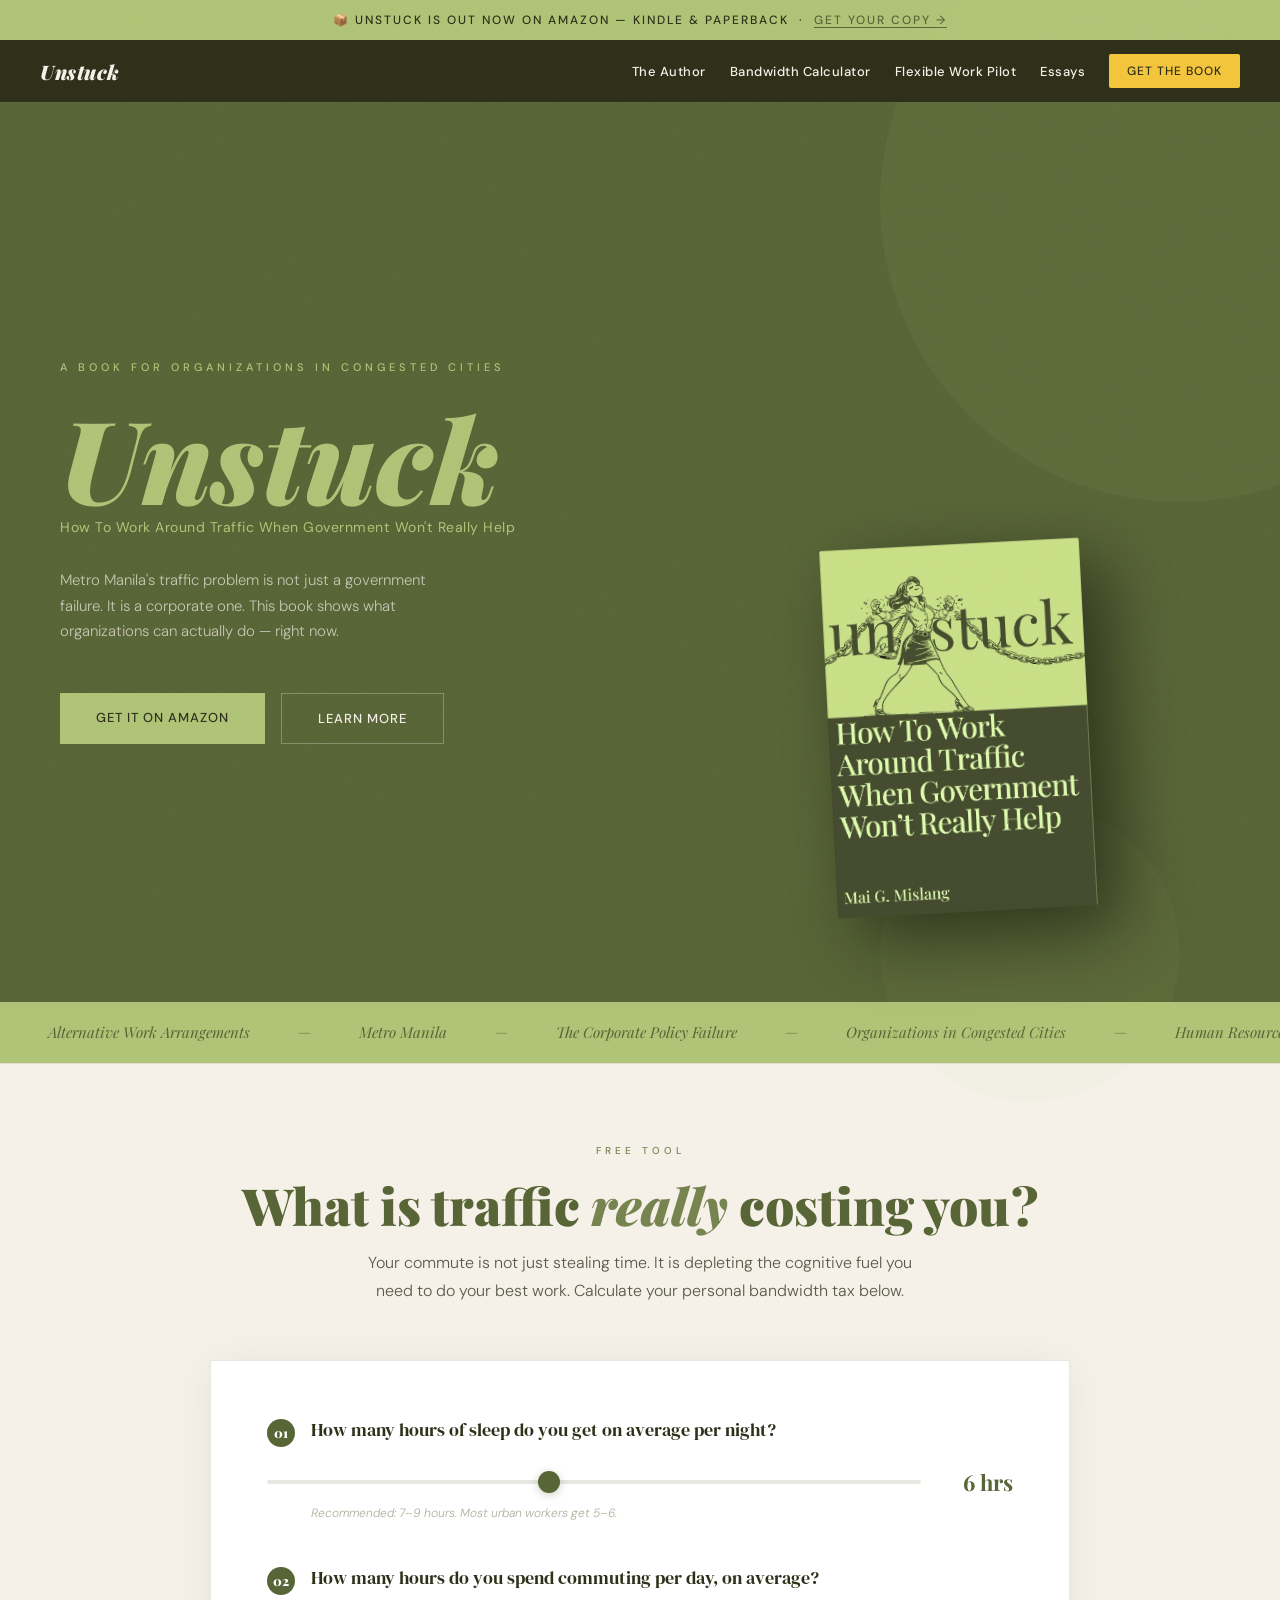
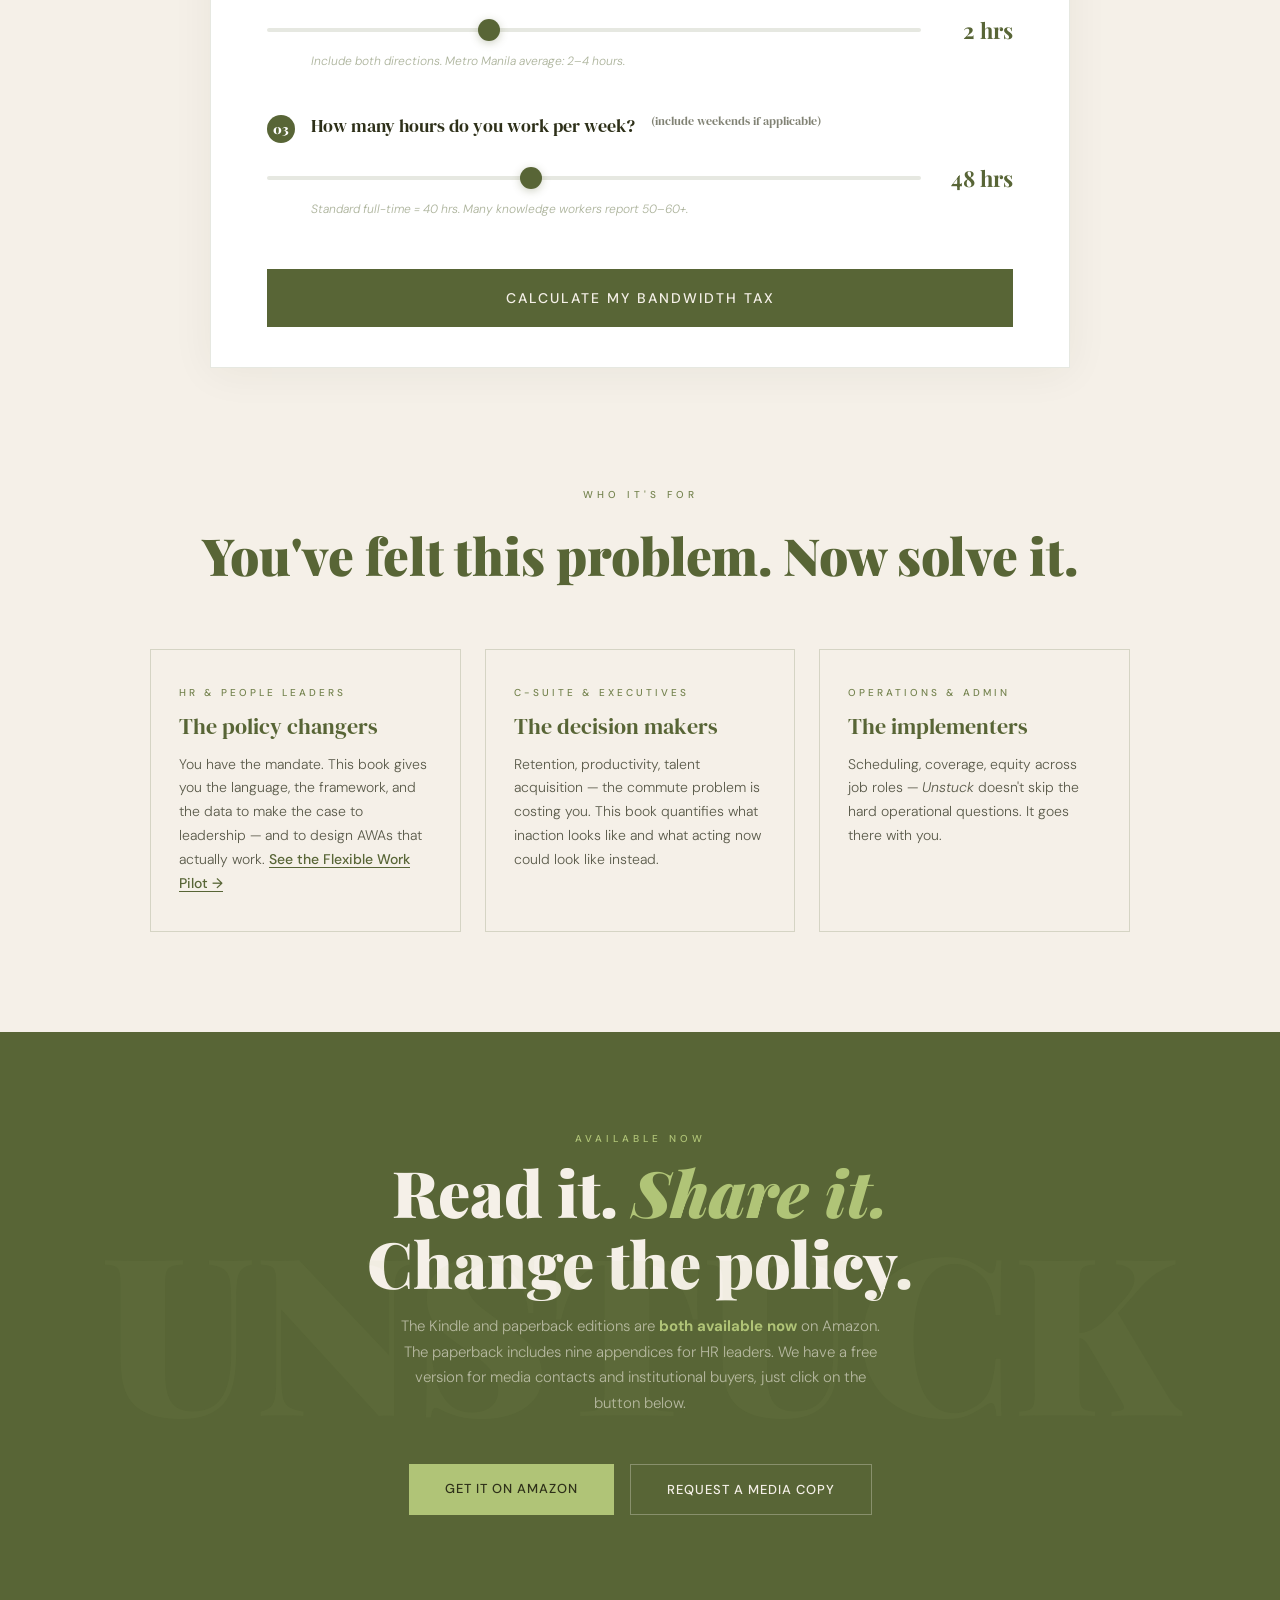
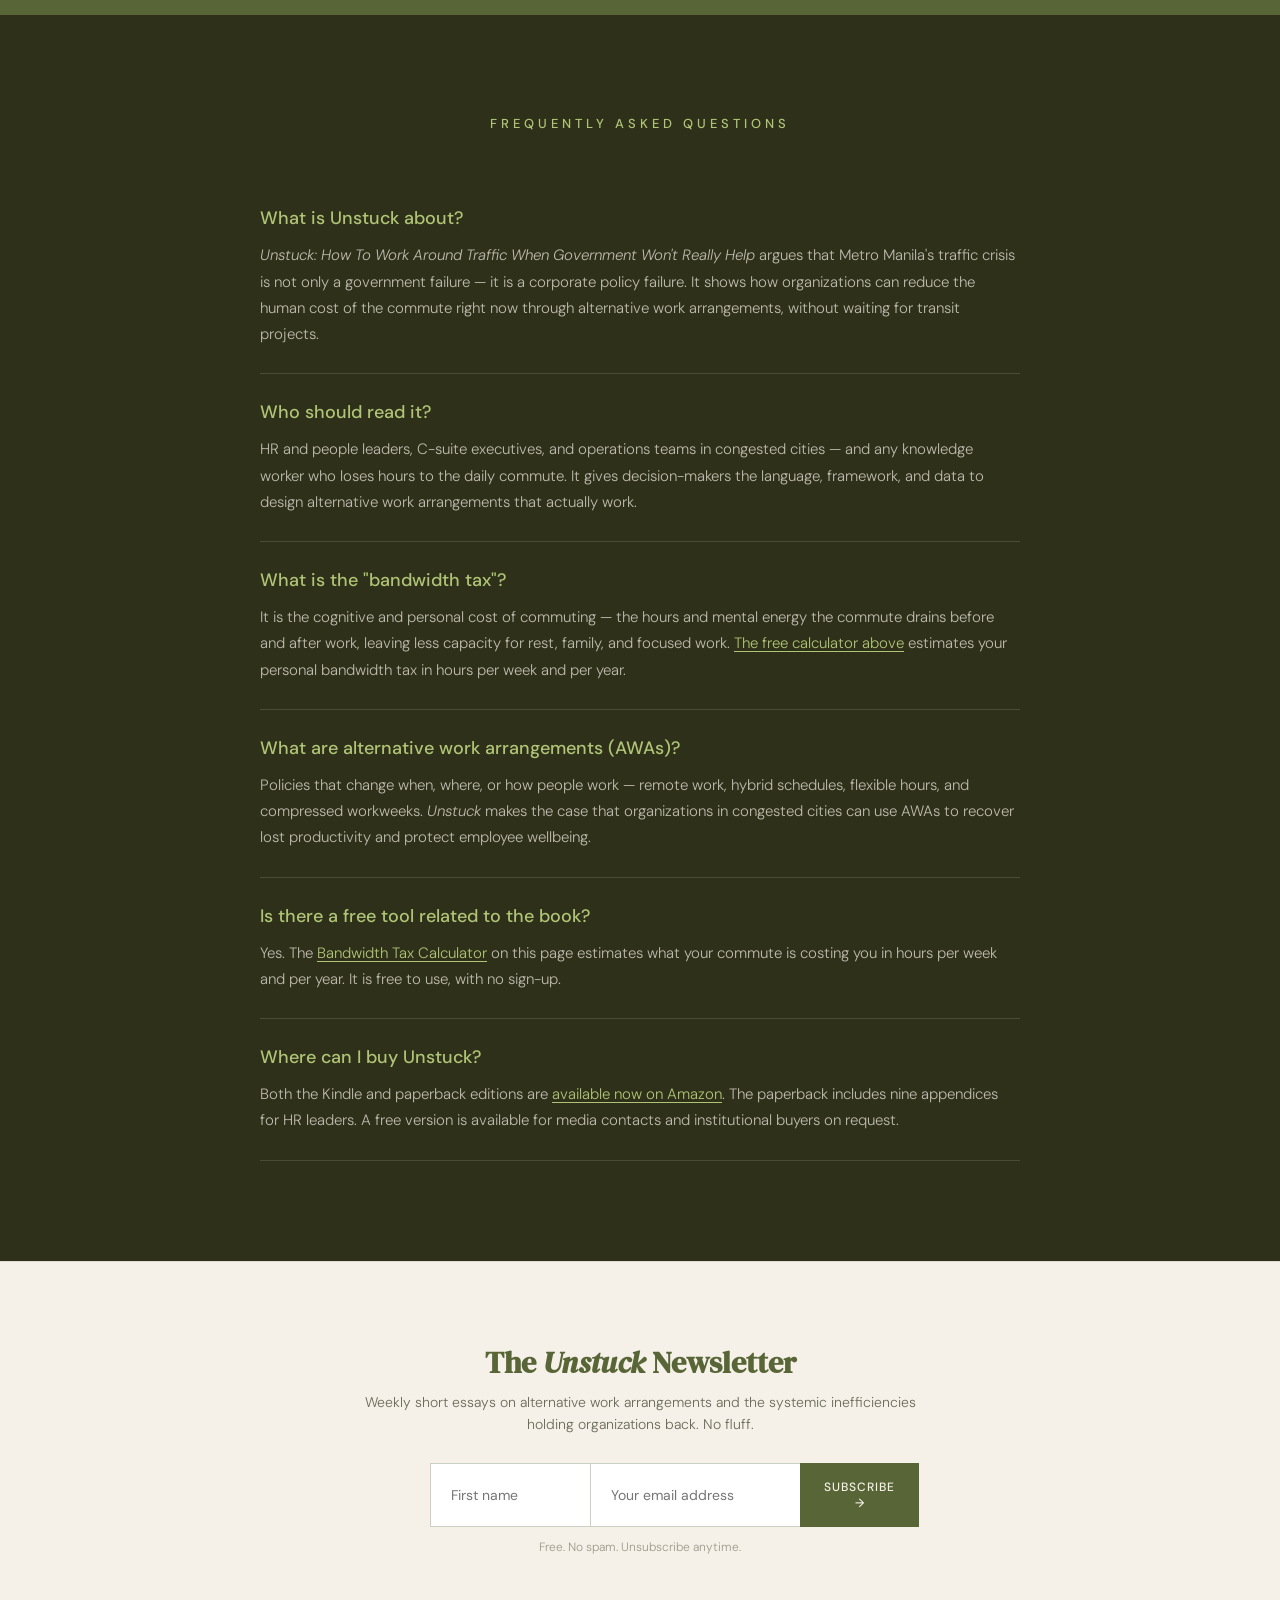
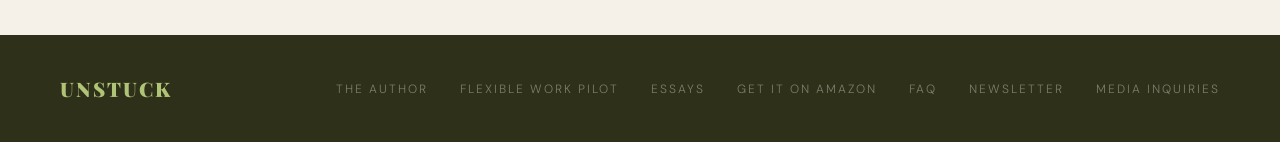
==== commit aa12ff0c: "Add The Author page; tighten program copy to one full-day session - New about.html (photo + bio, Ris" ====
--- a/index.html
+++ b/index.html
@@ -190,6 +190,7 @@
 <nav class="site-nav">
   <a href="index.html" class="nav-brand">Unstuck</a>
   <div class="nav-links">
+    <a href="about.html">The Author</a>
     <a href="#calculator">Bandwidth Calculator</a>
     <a href="program.html">Flexible Work Pilot</a>
     <a href="essays/index.html">Essays</a>
@@ -407,6 +408,7 @@
 <footer>
   <div class="footer-logo">UNSTUCK</div>
   <nav class="footer-links">
+    <a href="about.html">The Author</a>
     <a href="program.html">Flexible Work Pilot</a>
     <a href="essays/index.html">Essays</a>
     <a href="https://www.amazon.com/dp/B0GYHN6D1D" target="_blank">Get it on Amazon</a>
